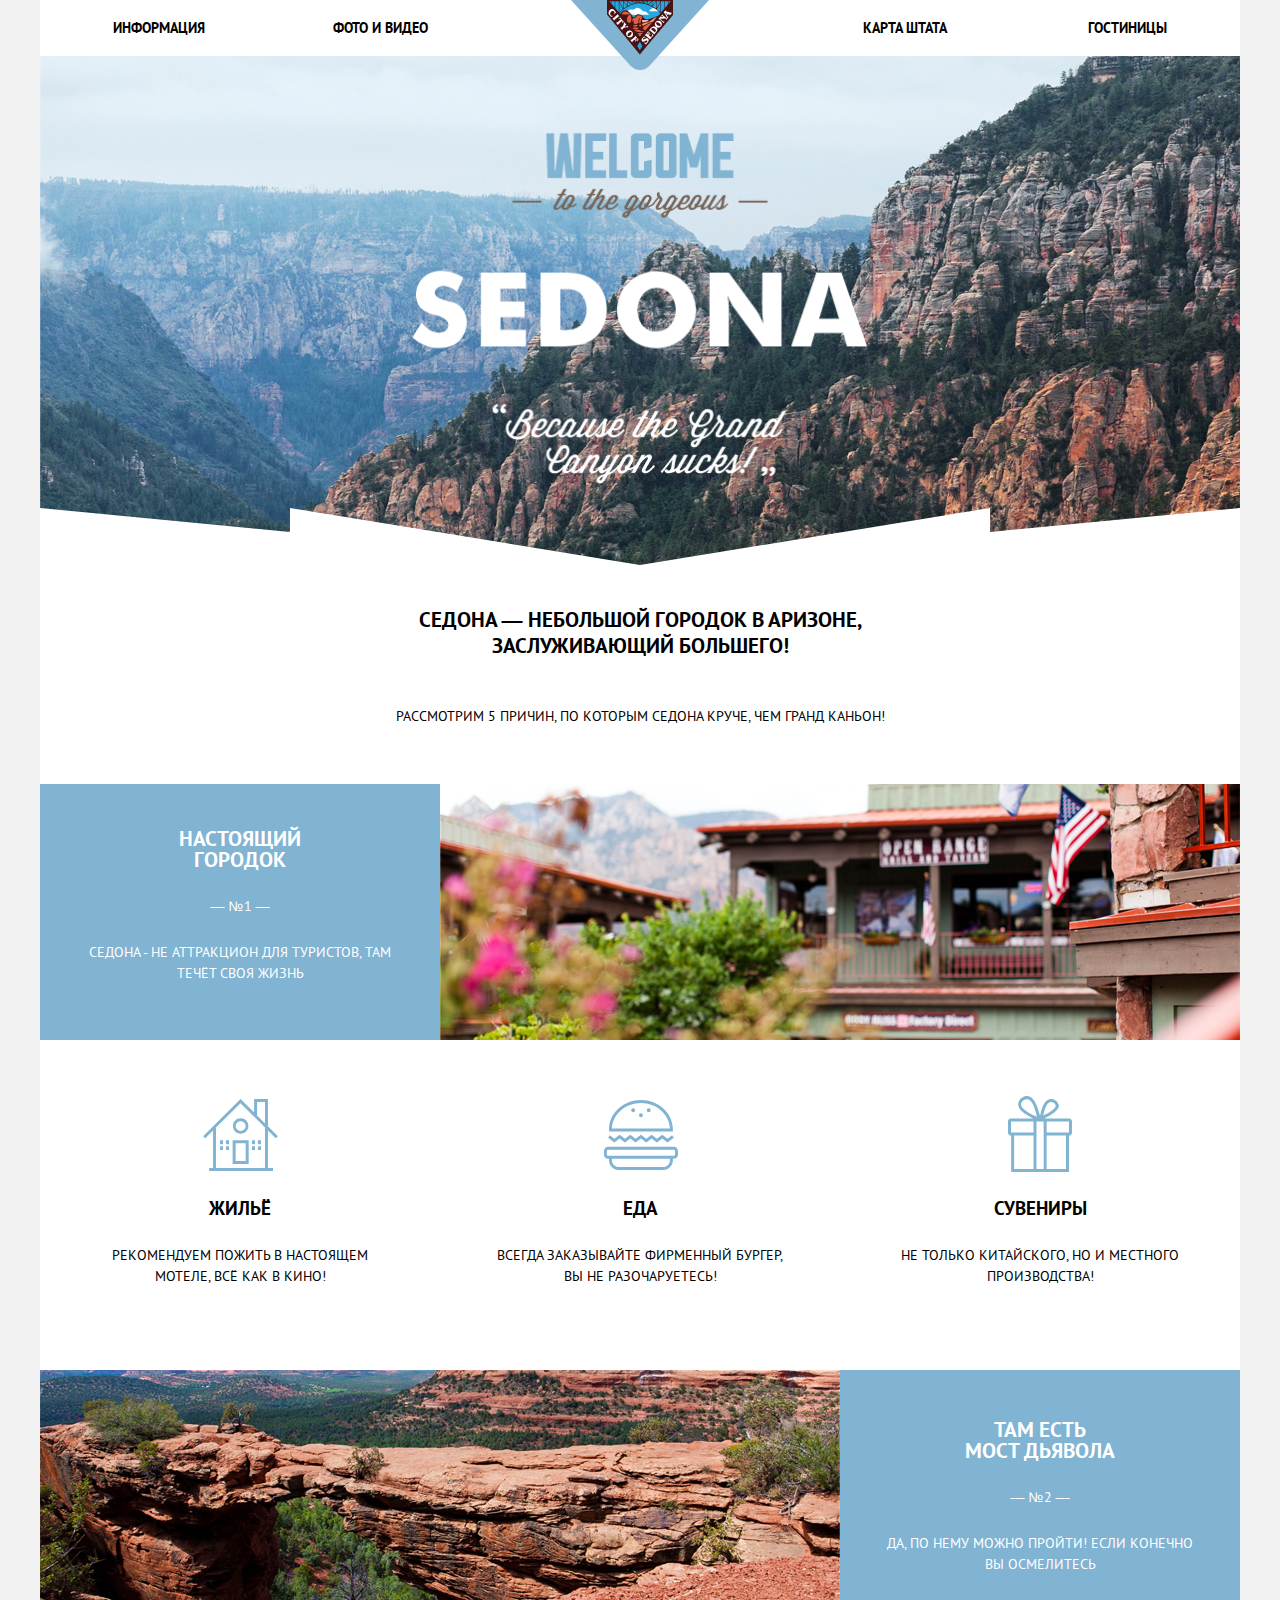
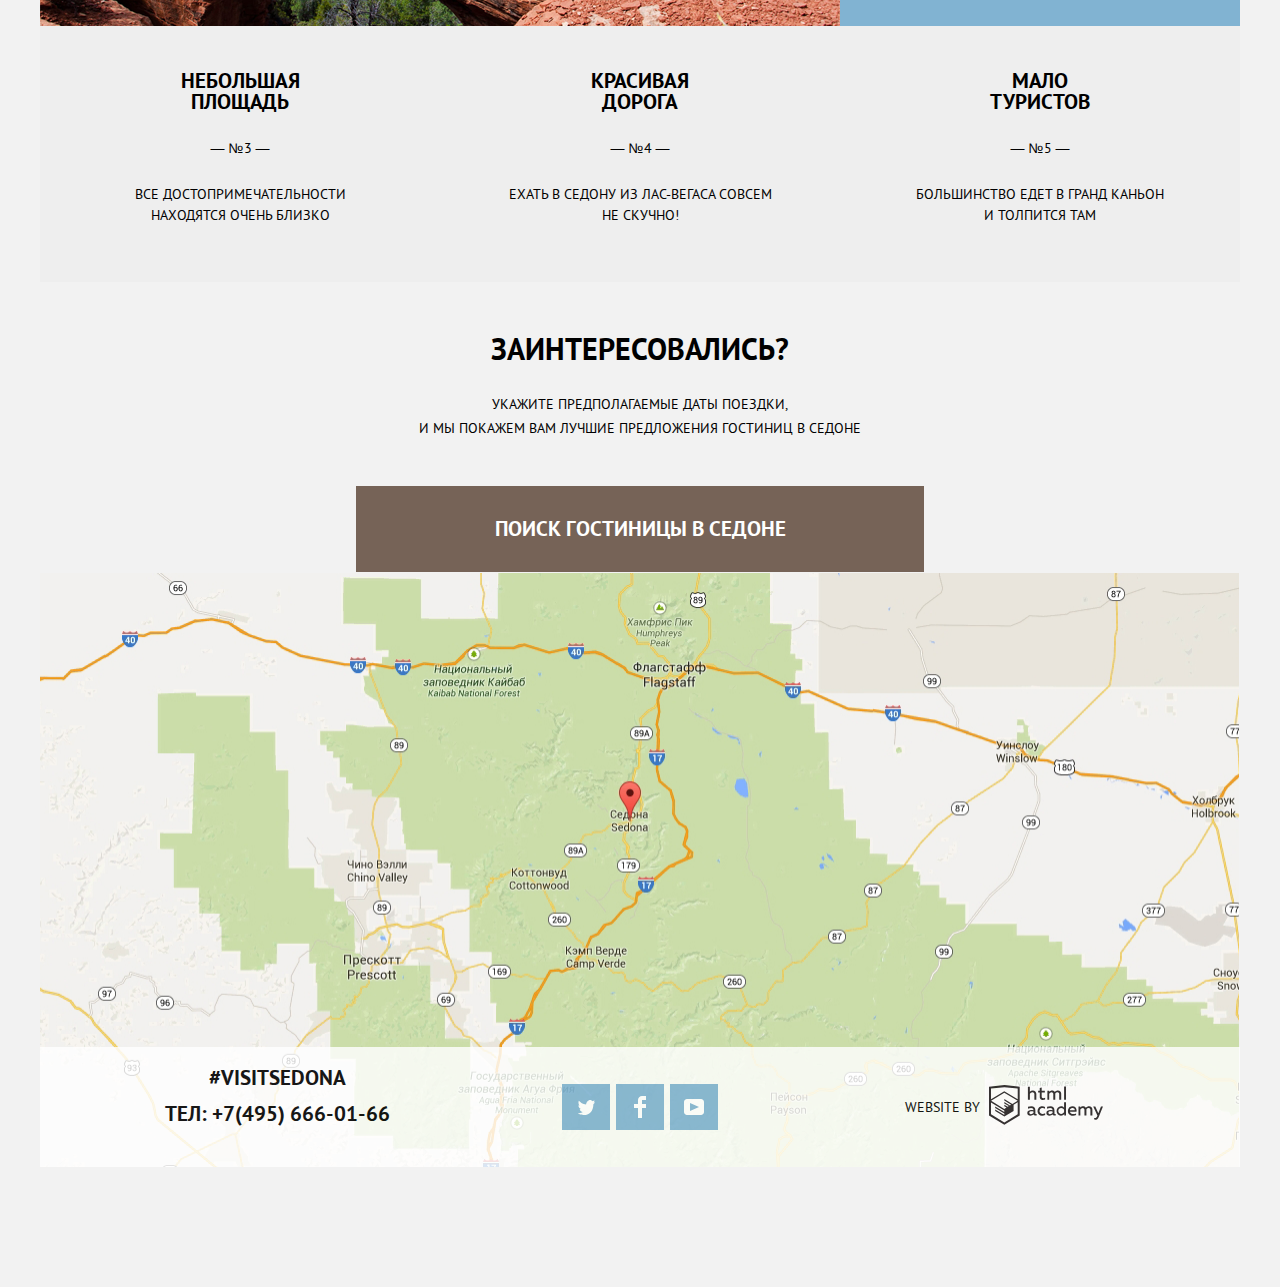
==== index.html @ 5afcbf33 "21.10.2020 00:00" ====
<!DOCTYPE html>
<html class="page" lang="ru">

<head>
  <meta charset="utf-8">
  <meta name="viewport" content="width=device-width, initial-scale=1.0">
  <title>HTML Academy: Седона (Лесняк К.А.)</title>
  <link rel="stylesheet" href="css/normalize.css">
  <link rel="stylesheet" href="css/style.css">
</head>

<body class="body-page">

  <header class="main-header container">
    <nav class="main-nav">
      <a class="main-header__logo">
        <img src="img/logo.svg" alt="Логотип сайта городка SEDONA" class="logo" width="138" height="70">
      </a>
      <ul class="main-nav__list">
        <li class="main-nav__list-item"><a class="main-nav__item active" href="blank.html">Информация</a></li>
        <li class="main-nav__list-item"><a class="main-nav__item active" href="blank.html">Фото и видео</a></li>
        <li class="main-nav__list-item"><a class="main-nav__item active" href="blank.html">Карта штата</a></li>
        <li class="main-nav__list-item"><a class="main-nav__item active" href="hotels.html">Гостиницы</a></li>
      </ul>
    </nav>
  </header>

  <main class="container">

    <h1 class="visually-hidden">Сайт городка SEDONA</h1>

    <section class="billboard clear">
      <img src="img/welcome.png" alt="Добро пожаловать в городок SEDONA" class="greeting" width="456" height="351">
    </section>

    <section class="preview">

      <p class="preview__title">Седона — небольшой городок в Аризоне,<br>заслуживающий большего!</p>
      <p class="preview__text">Рассмотрим 5 причин, по которым Седона круче, чем гранд каньон!</p>
    </section>

    <section class="advantages">
      <h2 class="visually-hidden">Преимущества городка SEDONA</h2>
      <ul class="advantages__list clear">
        <li class="advantages__item advantages__item_blue">
          <div class="advantages__item-text">
            <h3 class="advantages__title advantages__title--white">Настоящий <br>городок</h3>
            <p class="advantages__number advantages__number--white">— №1 —</p>
            <p class="advantages__text advantages__text--white">Седона - не аттракцион для туристов, там<br> течёт своя
              жизнь</p>
          </div>
          <p class="advantages__item-img clear">
            <img src="img/foto_sedona-sity.jpg" alt="Фото городка SEDONA" class="advantages__item--img" width="800"
              height="256">
          </p>
          <ul class="advantages_item recommendation clear">
            <li class="recommendation__item recommendation__item-housing">
              <h3 class="recommendation__title">Жильё</h3>
              <p class="recommendation__text">Рекомендуем пожить в настоящем<br> мотеле, всё как в кино!</p>
            </li>
            <li class="recommendation__item recommendation__item-food">
              <h3 class="recommendation__title">Еда</h3>
              <p class="recommendation__text">Всегда заказывайте фирменный бургер,<br> вы не разочаруетесь!</p>
            </li>
            <li class="recommendation__item recommendation__item-souvenirs">
              <h3 class="recommendation__title">Сувениры</h3>
              <p class="recommendation__text">Не только китайского, но и местного<br> производства!</p>
            </li>
          </ul>
        </li>
        <li class="advantages__item advantages__item_blue">
          <div class="advantages__item-text--reverse">
            <h3 class="advantages__title advantages__title--white">Там есть<br> Мост дьявола</h3>
            <p class="clear advantages__number advantages__number--white">— №2 —</p>
            <p class="clear advantages__text advantages__text--white">Да, по нему можно пройти! Если конечно<br> вы
              осмелитесь</p>
          </div>
          <p class="clear advantages__item-img--reverse">
            <img src="img/bridge-diablo.jpg" alt="Фото Моста Дьявола" class="advantages__item--img" width="800"
              height="256">
          </p>
        </li>
        <ul class="advantages_item advantages__item_greey-wrap clear">
          <li class="advantages_item advantages__item_greey">
            <h3 class="advantages__title">Небольшая<br> площадь</h3>
            <p class="advantages__number">— №3 —</p>
            <p class="advantages__text">Все достопримечательности<br> находятся очень близко</p>
          </li>
          <li class="advantages_item advantages__item_greey">
            <h3 class="advantages__title">Красивая<br> дорога</h3>
            <p class="advantages__number">— №4 —</p>
            <p class="advantages__text">Ехать в седону из лас-вегаса совсем<br> не скучно!</p>
          </li>
          <li class="advantages_item advantages__item_greey">
            <h3 class="advantages__title">Мало<br> туристов</h3>
            <p class="advantages__number">— №5 —</p>
            <p class="advantages__text">Большинство едет в гранд каньон<br> и толпится там</p>
          </li>
        </ul>
      </ul>
    </section>

    <section class="offer">
      <h2 class="visually-hidden">Предложения</h2>
      <p class="offer__title clear">Заинтересовались?</p>
      <p class="offer__text clear">Укажите предполагаемые даты поездки,<br> и
        мы покажем вам лучшие предложения гостиниц в Cедоне</p>

      <div class="searche__form-wrap">      
        <button class="clear offer__button" type="button">Поиск гостиницы в Седоне</button>
      
        <form class="clear searche__form" action="https://echo.htmlacademy.ru" method="post">
          <fieldset class="clear searche__form-date searche__form-date--arrival-icon">
            <label id="arrival" for="arrival" class="clear searche__form-date--arrival">Дата заезда</label>
            <input type="text" name="arrival" class="searche__form-arrival">
          </fieldset>
      
          <fieldset class="clear searche__form-date searche__form-date--departure-icon">
            <label id="arrival" for="departure" class="clear searche__form-date--departure">Дата выезда</label>
            <input type="text" name="departure" class="searche__form-departure">
          </fieldset>
      
          <fieldset class="clear searche__form-quantity">
      
            <label for="grown" class="clear searche__form-quantity-grown">Взрослые</label>
            <button type="button" class="searche__form-quantity--minus">
              <svg width="12" height="3" viewBox="0 0 12 3" fill="none" xmlns="http://www.w3.org/2000/svg">
                <rect width="12" height="3" fill="#A9A9A9" />
              </svg>
            </button>
            <input type="text" name="grown" class="clear searche__form-quantity--grown">
            <button type="button" class="searche__form-quantity--plus">
              <svg width="11" height="11" viewBox="0 0 11 11" fill="none" xmlns="http://www.w3.org/2000/svg">
                <path fill-rule="evenodd" clip-rule="evenodd"
                  d="M4.23086 6.76932V11H6.76932V6.76932H11V4.23086H6.76932V0H4.23085V4.23086H0V6.76932H4.23086Z" fill="#A9A9A9" />
              </svg>
            </button>
      
            <label for="child" class="searche__form-quantity-child">Дети</label>
            <button type="button" class="searche__form-quantity--minus">
              <svg width="12" height="3" viewBox="0 0 12 3" fill="none" xmlns="http://www.w3.org/2000/svg">
                <rect width="12" height="3" fill="#A9A9A9" />
              </svg>
            </button>
            <input type="text" name="child" class="clear searche__form-quantity--child">
            <button type="button" class="searche__form-quantity--plus">
              <svg width="11" height="11" viewBox="0 0 11 11" fill="none" xmlns="http://www.w3.org/2000/svg">
                <path fill-rule="evenodd" clip-rule="evenodd"
                  d="M4.23086 6.76932V11H6.76932V6.76932H11V4.23086H6.76932V0H4.23085V4.23086H0V6.76932H4.23086Z" fill="#A9A9A9" />
              </svg>
            </button>
      
          </fieldset>
      
          <button class="clear searche__form-button" type="button">Найти</button>
      
        </form>
      </div>

    </section>

    <section class="map clear">
      <iframe class ="map_iframe" src="https://www.google.com/maps/embed?pb=!1m18!1m12!1m3!1d52379.39482859178!2d-111.7920490180959!3d34.86345877389542!2m3!1f0!2f0!3f0!3m2!1i1024!2i768!4f13.1!3m3!1m2!1s0x872da132f942b00d%3A0x5548c523fa6c8efd!2z0KHQtdC00L7QvdCwLCDQkNGA0LjQt9C-0L3QsCA4NjMzNiwg0KHQqNCQ!5e0!3m2!1sru!2sru!4v1602655783390!5m2!1sru!2sru" width="1199" height="594" frameborder="0" style="border:0;" allowfullscreen="" aria-hidden="false" tabindex="0"></iframe>
      <img src="img/map.jpg" alt="Карта городка SEDONA" width="1199" height="594" class="map_img">
    </section>

  </main>

  <footer class="main-footer main-footer--transform container">

    <section class="clear main-footer__contacts">
      <p class="clear main-footer__contacts-hashtag">#VISITSEDONA</p>
      <p class="clear main-footer__contacts-tel">ТЕЛ: +7(495) 666-01-66</p>
    </section>

    <section class="social">
      <ul class="clear social__items">
        <li class="social__items-element">
          <span class="visually-hidden">Twitter</span>
          <a class="social__button" href="https://twitter.com/?lang=ru">
            <svg width="17" height="17" viewBox="0 0 17 17" fill="none" xmlns="http://www.w3.org/2000/svg">
              <path
                d="M10.95 1.14409C12.635 0.648089 13.934 1.41409 14.527 2.32309C15.2 2.09209 15.858 1.84209 16.538 1.61509C16.5249 2.30145 16.2117 2.94761 15.681 3.38309C16.366 3.55309 16.985 2.89209 16.985 2.89209C16.816 3.89209 15.979 4.68009 15.422 4.91609C15.191 11.6661 12.247 16.1331 5.34498 15.9981H4.89898C4.48898 15.9981 0.734977 15.5381 0.000976562 14.1111C2.27198 14.3071 3.89398 13.6891 4.69398 12.9341C3.73398 12.6341 2.01498 12.4571 1.71498 9.98409C2.06398 10.0901 2.27898 10.2121 2.90498 10.1031C1.70498 9.24709 0.373977 8.53009 0.447977 6.33009C0.732977 6.65809 1.51498 6.86609 1.78798 6.80209C1.08498 6.56109 -0.182023 3.44209 0.893977 1.85009C2.71198 3.70409 4.62898 5.45609 8.04598 5.62309C8.25398 3.33009 9.18298 1.79309 10.95 1.14409Z"
                fill="white" />
            </svg>
          </a>
        </li>
        <li class="social__items-element">
          <span class="visually-hidden">Facebook</span>
          <a class="social__button" href="https://ru-ru.facebook.com/">
            <svg width="12" height="22" viewBox="0 0 12 22" fill="none" xmlns="http://www.w3.org/2000/svg">
              <path d="M12 4V0H8C5.79086 0 4 1.79086 4 4V8H0V12H4V22H8V12H12V8H8V4H12Z" fill="white" />
            </svg>
          </a>
        </li>
        <li class="social__items-element">
          <span class="visually-hidden">YouTube</span>
          <a class="social__button" href="https://www.youtube.com/">
            <svg width="20" height="16" viewBox="0 0 20 16" fill="none" xmlns="http://www.w3.org/2000/svg">
              <path fill-rule="evenodd" clip-rule="evenodd"
                d="M3 0H17C18.65 0 20 1.35 20 3V13C20 14.65 18.65 16 17 16H3C1.35 16 0 14.65 0 13V3C0 1.35 1.35 0 3 0ZM6.027 4.002V11.998L15.014 8L6.027 4.002Z"
                fill="white" />
            </svg>
          </a>
        </li>
      </ul>
    </section>
    <p class="main-footer__logo">
      <span class="main-footer__text">Website by</span>
      <a class="main-footer__logo-htmlacademy" href="https://htmlacademy.ru/intensive/htmlcss">
        <svg width="115" height="41" viewBox="0 0 115 41" fill="none" xmlns="http://www.w3.org/2000/svg">
          <path fill-rule="evenodd" clip-rule="evenodd"
            d="M15.5197 1.05737H15.3509L0 2.71895V31.4945L15.3509 40.8382L30.7018 31.4945V2.71895L15.5197 1.05737ZM77.0183 2.62185H75.0876V15.7311H77.0183V2.62185ZM40.8619 2.63264V7.76843C41.6131 6.9864 42.6386 6.5436 43.7105 6.53843C44.6823 6.47908 45.6329 6.84495 46.3253 7.54479C47.0177 8.24462 47.3866 9.21244 47.3399 10.2068V15.7634H45.367V10.4658C45.4231 9.94897 45.2754 9.43059 44.9566 9.02553C44.6377 8.62047 44.174 8.36218 43.6683 8.3079H43.3518C42.3456 8.36979 41.4321 8.9295 40.9041 9.80764V15.7634H38.8995V2.63264H40.8619ZM77.0183 31.4837H75.2775V30.0595C74.4828 31.1353 73.23 31.7538 71.9119 31.7211C69.4751 31.5528 67.5825 29.4822 67.5825 26.9845C67.5825 24.4867 69.4751 22.4162 71.9119 22.2479C73.1195 22.2052 74.2818 22.7203 75.0771 23.6505V18.3205H77.0183V31.4837ZM47.0656 30.0595C47.263 30.0515 47.4583 30.0152 47.6459 29.9516V31.3866C47.2482 31.5404 46.826 31.6172 46.4009 31.6132C45.6482 31.6769 44.9394 31.2429 44.639 30.5342C43.7036 31.31 42.5302 31.7227 41.3261 31.6995C39.733 31.6995 38.256 30.804 38.256 28.9482C38.256 26.65 40.3661 25.9379 42.1702 25.9379C42.9402 25.9505 43.707 26.0408 44.4596 26.2076V25.884C44.4596 24.805 43.6578 23.9742 42.1491 23.9742C41.0585 23.9764 39.9804 24.2116 38.9839 24.6647V22.8305C40.0678 22.451 41.204 22.2506 42.3495 22.2371C44.8394 22.2371 46.3693 23.4455 46.3693 26.1753V29.4121C46.3546 29.5668 46.401 29.721 46.4981 29.8406C46.5951 29.9601 46.7349 30.035 46.8862 30.0487H47.0656V30.0595ZM40.2711 28.8403C40.298 29.229 40.4761 29.5905 40.7655 29.844C41.055 30.0974 41.4317 30.2217 41.8115 30.189H41.9275C42.8819 30.1906 43.7973 29.8022 44.4702 29.11V27.5779C43.842 27.4414 43.2026 27.3655 42.5605 27.3513C41.5055 27.3513 40.2817 27.7074 40.2817 28.8403H40.2711ZM56.0229 22.9384C55.1962 22.4632 54.2596 22.2246 53.3115 22.2479H52.9422C51.7332 22.2873 50.5891 22.8166 49.7619 23.7192C48.9347 24.6218 48.4923 25.8236 48.5321 27.06V27.5024C48.6957 30.0004 50.805 31.8921 53.2482 31.7318C54.2519 31.7555 55.2477 31.5452 56.1601 31.1168V29.2718C55.3769 29.7215 54.4945 29.9591 53.5963 29.9624C52.5199 30.0288 51.4963 29.4793 50.9385 28.5356C50.3806 27.5918 50.3806 26.4095 50.9385 25.4658C51.4963 24.522 52.5199 23.9725 53.5963 24.039C54.461 24.0357 55.3066 24.2989 56.0229 24.7942V22.9384ZM66.1514 30.0595C66.3488 30.0515 66.5441 30.0152 66.7317 29.9516V31.3866C66.334 31.5404 65.9118 31.6172 65.4867 31.6132C64.734 31.6769 64.0252 31.2429 63.7248 30.5342C62.7894 31.31 61.616 31.7227 60.4119 31.6995C58.8188 31.6995 57.3417 30.804 57.3417 28.9482C57.3417 26.65 59.4518 25.9379 61.256 25.9379C62.0259 25.9505 62.7928 26.0408 63.5454 26.2076V25.884C63.5454 24.805 62.7436 23.9742 61.2349 23.9742C60.1443 23.9764 59.0662 24.2116 58.0697 24.6647V22.8305C59.1536 22.451 60.2897 22.2506 61.4353 22.2371C63.9252 22.2371 65.455 23.4455 65.455 26.1753V29.4121C65.4404 29.5668 65.4868 29.721 65.5838 29.8406C65.6809 29.9601 65.8207 30.035 65.972 30.0487H66.1514V30.0595ZM59.855 29.8481C59.5632 29.5943 59.3837 29.2311 59.3569 28.8403H59.378C59.378 27.7074 60.5385 27.3513 61.6569 27.3513C62.299 27.3655 62.9383 27.4414 63.5665 27.5779V29.11C62.8937 29.8022 61.9782 30.1906 61.0239 30.189H60.9078C60.5263 30.2247 60.1469 30.1019 59.855 29.8481ZM69.3271 26.9305C69.3271 25.2859 70.6308 23.9526 72.239 23.9526L72.2601 24.0066C73.4742 24.0066 74.5742 24.7382 75.0665 25.8732V28.0311C74.5856 29.1871 73.4673 29.9296 72.239 29.9084C70.6308 29.9084 69.3271 28.5752 69.3271 26.9305ZM83.3486 22.2479C86.8408 22.2479 88.0541 25.1395 87.4844 27.7397H80.922C81.1436 29.3582 82.6839 30.0163 84.2876 30.0163C85.2509 30.0196 86.2027 29.8021 87.0729 29.3797V31.1061C86.0736 31.5421 84.9939 31.7519 83.9078 31.7211C81.2385 31.7211 78.8963 30.189 78.8963 26.9521C78.8362 25.7502 79.2482 24.5736 80.0408 23.6841C80.8334 22.7945 81.9408 22.2658 83.1165 22.2155H83.3486V22.2479ZM80.8693 26.1753C80.9704 24.8237 82.1216 23.8104 83.4436 23.9095H83.4858C84.1064 23.8531 84.7196 24.08 85.1612 24.5295C85.6028 24.979 85.8275 25.6051 85.7752 26.24H80.8693V26.1753ZM89.489 31.4621V22.4961H91.2298V23.575C91.9777 22.7197 93.041 22.2229 94.1628 22.2047C95.2951 22.1328 96.3712 22.7163 96.9482 23.7153C97.7407 22.8335 98.8477 22.3161 100.018 22.2803C100.952 22.2327 101.859 22.6011 102.507 23.2901C103.154 23.9792 103.478 24.9213 103.394 25.8732V31.4837H101.39V25.9271C101.437 25.4734 101.306 25.0191 101.024 24.6647C100.743 24.3104 100.336 24.0852 99.8917 24.039H99.6174C98.7512 24.0941 97.9525 24.536 97.4335 25.2474V31.4837H95.4289V25.9271C95.4728 25.47 95.3357 25.0139 95.0481 24.6611C94.7606 24.3082 94.3467 24.088 93.8991 24.0497H93.6881C92.7466 24.1344 91.8915 24.6449 91.3564 25.4416V31.5161H89.5312L89.489 31.4621ZM113.977 22.4745H111.972L109.324 29.2718L106.306 22.4853H104.196L108.417 31.5484L108.237 32.0016C107.72 33.3611 107.003 34.0516 106.053 34.0516C105.75 34.0548 105.447 34.0112 105.156 33.9221V35.6161C105.536 35.7125 105.926 35.7632 106.317 35.7671C107.646 35.7671 108.902 35.0226 109.851 32.6813L113.977 22.4745ZM52.689 6.78658V3.54974L50.7266 4.01369V6.73264H49.144V8.49132H50.7899V12.9905C50.7231 13.817 51.0244 14.6301 51.61 15.2038C52.1955 15.7775 53.0028 16.0505 53.8073 15.9468C54.5996 15.9535 55.3875 15.8259 56.139 15.5692V13.8429C55.5727 14.0781 54.9672 14.199 54.356 14.199C53.2165 14.199 52.689 13.8105 52.689 12.6237V8.5129H55.8541V6.78658H52.689ZM58.3862 15.7526V6.75421H60.1376V7.83316C60.8811 6.97655 61.9403 6.476 63.0601 6.45211C64.1624 6.38099 65.2146 6.93142 65.8032 7.88711C66.5958 7.00534 67.7028 6.48794 68.8734 6.45211C69.8138 6.41462 70.7233 6.79859 71.364 7.50353C72.0046 8.20846 72.3126 9.16418 72.2073 10.1205V15.7418H70.2028V10.1853C70.2499 9.73151 70.1184 9.27721 69.8373 8.92287C69.5561 8.56853 69.1485 8.34334 68.7046 8.29711H68.4619C67.5957 8.35228 66.797 8.7942 66.278 9.50553V15.7418H64.2734V10.1853C64.3206 9.73151 64.1891 9.27721 63.9079 8.92287C63.6268 8.56853 63.2191 8.34334 62.7752 8.29711H62.5326C61.5911 8.38181 60.736 8.89229 60.2009 9.68895V15.7634H58.3862V15.7526ZM28.6972 30.3033L28.7078 30.2968L28.6972 30.3184V30.3033ZM28.6972 18.3205V30.3033L15.3509 38.4321L2.00459 30.3184V18.5147L15.2876 26.6068V28.0311L6.18257 22.5284V23.9418L15.3404 29.5632V31.0629L6.19312 25.4955V26.9521L15.3509 32.5734L24.5826 26.9197V20.8129L28.6972 18.3205ZM28.7078 16.7776L25.0362 18.9355L23.3482 20.0145L15.3087 15.0837V16.4971L22.156 20.7266L22.0083 20.8237L20.9532 21.4063L15.2876 17.9537V19.3995L19.761 22.1184L18.706 22.8413L15.3298 20.7913V22.2047L17.5454 23.5426L15.2982 24.9021L2.11009 16.864L15.3087 8.72869L28.7078 16.7776ZM15.2876 7.27211L28.7078 15.3534V4.56395L15.3615 3.12895L2.01514 4.56395V15.3534L15.2876 7.27211Z"
            fill="#231F20" />
        </svg>
      </a>
    </p>
  </footer>

  <script src="../js/script.js"></script>

</body>

</html>
---- css/style.css ----
/* Vars */

:root {

  --basic-black: #000000;
  --basic-white: #ffffff;
  --basic-blacklight: #333333;
  --basic-blue: #81B3D2;
  --basic-brown: #766357;
  --basic-grey: #F2F2F2;
  --basic-greylight: #EEEEEE;
  --basic-darkgrey: #666666;

  --hover-blue: #669EC0;
  --hover-brown: #604E43;
  --hover-grey: #EBEBEB;

  --active-blue: #5496BD;
  --active-brown: #503E33;
  --active-logo: #BDBBBC;

  --border: #E5E5E5;
  --footer-bg: rgba(255,255,255, 0.9);
  --scale-bar: #ABABAB;
  --opacity: rgba(255, 255, 255, 0)
  
}

/* Fonts */

@font-face {
  font-family: 'PT Sans';
  font-style: normal;
  font-weight: 400;
  src: local('PT Sans'), local('PTSans-Regular'),
       url('../fonts/ptsans.woff2') format('woff2'),
       url('../fonts/ptsans.woff') format('woff');
}

@font-face {
  font-family: 'PT Sans';
  font-style: normal;
  font-weight: 700;
  src: local('PT Sans Bold'), local('PTSans-Bold'),
       url('../fonts/ptsansbold.woff2') format('woff2'),
       url('../fonts/ptsansbold.woff') format('woff');
}

.body-page {
  font-family: 'PT Sans', 'Arial', sans-serif;
  font-style: normal;
  text-transform: uppercase;
  background-color: var(--basic-grey);

  min-height: 100%;
  display: grid;
  grid-template-rows: min-content 1fr min-content;
}

.page {
  height: 100%;
}

.container {
  width: 100%;
  max-width: 1200px;
  margin: 0 auto;
}

.visually-hidden {
  position: absolute;
  width: 1px;
  height: 1px;
  margin: -1px;
  padding: 0;
  overflow: hidden;
  border: 0;
  clip: rect(0 0 0 0)
}

.clear {
  padding: 0;
  margin: 0;
  list-style: none;
}

/* Header */

.main-nav {
  background-color: var(--basic-white);
  width: 1200px;
  height: 56px;
}

.main-nav__list {
  font-weight: bold;
  font-size: 14px;
  line-height: 26px;
  list-style: none;
  display: flex;
  flex-wrap: wrap;
  padding: 0 73px;
  margin: 0;

}

.main-nav__item {
  text-decoration: none;
  color: var(--basic-black);
}

.main-nav__list-item {
  width: 220px;
  padding-top: 15px;
  text-align: left;
}

.main-nav__list-item:nth-child(4n+3) {
  margin-left: auto;
  text-align: right;
}

.main-nav__list-item:nth-child(4n+4) {
  text-align: right;
}

.main-nav__item:hover {
  color: var(--basic-blue);
}

.main-nav__item:active {
  opacity: 0.3;
}

.main-header__logo {
  position: absolute;
  width: 138px;
  height: 70px;
  left: 50%;
  transform: translateX(-50%);
  top: 0;
}

/* Billboard */

.billboard {
  display: grid;
  grid-template-columns: auto;
  background-image: url("../img/billboard_bg.jpg");
  width: 1200px;
  min-height: 509px;
}

.greeting {
  justify-self: center;
  padding-top: 77px;
}

/* Preview */

.preview {
  background-color: var(--basic-white);
  display: flex;
  flex-direction: column;
  align-items: center;
  position: relative;
  padding-top: 42px;
}

.preview::before {
  content: "";
  position: absolute;
  width: 1200px;
  height: 57px;
  background-image: url("../img/Shape.svg");
  top: -57px;
}

.preview__title {
  font-weight: bold;
  font-size: 21px;
  line-height: 26px;
  color: var(--basic-black);
  text-align: center;
  margin: 0;
  margin-bottom: 44px;
}

.preview__text {
  font-weight: normal;
  font-size: 14px;
  line-height: 26px;
  color: var(--basic-black);
  margin: 0;
  margin-bottom: 55px;
}

/* Advantages */

.advantages__item {
  display: grid;
  grid-template-columns: 400px 400px 400px;
  grid-template-rows: auto;
  background-color: var(--basic-white);
}

.advantages__item-text {
  width: 400px;
  grid-column: 1 / 2;
  grid-row: 1 / 2;
  display: flex;
  flex-direction: column;
  align-items: center;
  padding-top: 44px;
}

.advantages__item-img {
  width: 800px;
  height: 256px;
  grid-column: 2 / -1;
}

.advantages__item--img {
  display: block;
}

.advantages__item-text--reverse {
  width: 400px;
  grid-column: 3/ 4;
  grid-row: 1 / 2;
  padding-top: 49px;
}

.advantages__item-img--reverse {  
  width: 800px;
  min-height: 256px;
  grid-column: 1 / 3;
  grid-row: 1 / 2;
}

.advantages__item_greey-wrap {
  display: grid;
  grid-template-columns: 400px 400px 400px;
}

.advantages__item_blue {
  background-color: var(--basic-blue);
}

.advantages__item_greey {
  width: 400px;
  background-color: var(--basic-greylight);
  padding-top: 44px;
  padding-bottom: 56px;
}

.advantages__title {
  font-weight: bold;
  font-size: 21px;
  line-height: 21px;
  color: var(--basic-black);
  min-width: 122px;
  text-align: center;
  margin: 0;
  margin-bottom: 26px;
}

.advantages__number,
.advantages__text {
  font-weight: normal;
  font-size: 14px;
  line-height: 21px;
  color: var(--basic-black);
  text-align: center;
  margin: 0;
}

.advantages__number {
  margin-bottom: 25px;
}

.advantages__title--white,
.advantages__number--white,
.advantages__text--white {
  color: var(--basic-white);
}

/* Recommendation */

.recommendation__item {
  background-color: var(--basic-white);
  height: 330px;
  display: flex;
  flex-direction: column;
  align-items: center;
  justify-content: flex-start;
  position: relative;
}

.recommendation__item-housing::before {
  content: "";
  width: 75px;
  height: 72px;
  background-image: url("../img/icon-housing.svg");
  position: absolute;
  top: 59px;
}

.recommendation__item-food::before {
  content: "";
  width: 75px;
  height: 70px;
  background-image: url("../img/icon-food.svg");
  position: absolute;
  top: 60px;
}

.recommendation__item-souvenirs::before {
  content: "";
  width: 64px;
  height: 77px;
  background-image: url("../img/icon-souvenirs.svg");
  position: absolute;
  top: 55px;
}

.recommendation__title {
  padding-top: 139px;
  margin-bottom: 26px;
}

.recommendation__text {
  font-weight: normal;
  font-size: 14px;
  line-height: 21px;
  color: var(--basic-black);
  text-align: center;
  margin: 0;
}

.recommendation {
  display: grid;
  grid-template-columns: 400px 400px 400px;
}

/* Offer */

.offer {
  line-height: 24px;
  color: var(--basic-black);
  text-transform: uppercase;
  min-height: 291px;
  display: flex;
  flex-direction: column;
  align-items: center;
}

.offer__title {
  font-weight: bold;
  font-size: 30px;
  text-align: center;
  padding-top: 55px;
  margin-bottom: 31px;
}

.offer__text {
  font-weight: normal;
  font-size: 14px;
  display: flex;
  flex-direction: column;
  align-items: center;
  text-align: center;
  margin-bottom: 46px;
}

.offer__button {
  font-weight: bold;
  font-size: 21px;
  line-height: 26px;
  text-transform: uppercase;
  color: var(--basic-white);
  background-color: var(--basic-brown);
  width: 568px;
  height: 86px;
  border: none;
  outline: none;
}

.offer__button:hover {
  background-color: var(--hover-brown);
}

.offer__button:active {
  background-color: var(--active-brown);
}

/* Map */

.map {
  position: relative;
}

.map_img {
  display: block;      
}

.map_iframe {
  position: absolute;
}

/* Footer */

.main-footer {
  font-weight: bold;
  font-size: 21px;
  line-height: 26px;
  color: var(--basic-black);
  background-color: var(--footer-bg);
  opacity: 0.9;
  min-height: 120px;
  display: grid;
  grid-template-columns: 400px 400px 400px;
}

.main-footer--transform {
  transform: translateY(-100%);
}

.main-footer__text {
  font-weight: normal;
  font-size: 14px;
  margin-right: 8px;
}

.main-footer__contacts {
  display: flex;
  flex-direction: column;  
  text-align: center;
  padding-top: 18px;
  padding-left: 74px;
}

.main-footer__contacts-hashtag {  
  margin-bottom: 10px; 
}

.social__items {
  display: flex;
  justify-content: center;
  align-items: center;
  min-height: 120px;  
}

.social__button:nth-child(even) {
  margin: 0 3px 0 3px;
}


.social__button {
  width: 48px;
  height: 46px;
  background-color: var(--basic-blue);
  display: flex;
  align-items: center;
  justify-content: center;
}

.social__button:hover {
  background-color: var(--hover-blue);
}

.social__button:active {
  background-color: var(--active-blue);
}

.social__button:active path {
  fill-opacity: 0.3;
}

.main-footer__logo {
  display: flex;
  justify-content: flex-start;
  align-items: center;
}

.main-footer__text {
  margin-right: 9px;
  margin-left: 65px;
}

.main-footer__logo-htmlacademy path:hover {
  fill: var(--basic-blue);
}

.main-footer__logo-htmlacademy path:active {
  fill: var(--active-logo);
}

/* Searche form */

.searche__form {  
  position: absolute;
  font-weight: bold;
  font-size: 14px;
  line-height: 26px;
  display: flex;    
  background-color: var(--basic-white);  
  padding: 55px 55px;  
  display: none;    
}

.popap-show {
  display: block;
  z-index: 1;  
}

.popap-error {
  animation: error 0.4s;
}

.searche__form-date {    
  border: none;   
}

.searche__form-date--departure-icon::before {
  content: "";
  position: absolute;
  background-image: url('../img/calendar.svg');
  width: 21px;
  height: 23px;
  top: 62px;
  right: 70px;    
}

.searche__form-date--arrival-icon::before {
  content: "";
  position: absolute;
  background-image: url('../img/calendar.svg');
  width: 21px;
  height: 23px;
  top: 132px;
  right: 70px;
}

.searche__form-date input:hover {
  background-color: var(--hover-grey);
}

.searche__form-date input:focus {
  outline-color: var(--border);
  background-color: var(--basic-white);
}


.searche__form-quantity {
  display: flex;
  flex-direction: row; 
  font-size: 0;     
  border: none;
  margin-bottom: 55px;    
}

.searche__form-quantity--minus,
.searche__form-quantity--plus { 
  outline: none; 
  width: 40px;
  height: 40px;  
}

.searche__form-quantity--plus path:hover {
  fill: var(--basic-black);
}

.searche__form-quantity--minus rect:hover {
  fill: var(--basic-black);
}

.searche__form-quantity--plus path:active {
  fill: var(--basic-blue);
}

.searche__form-quantity--minus rect:active {
  fill: var(--basic-blue);
}

.searche__form-quantity--grown,
.searche__form-quantity--child {   
  width: 20px;
  height: 20px;
  padding: 10px;
  border: none;  
  background-color: var(--basic-grey);
}

.searche__form-quantity button {  
  border: none;
}

.searche__form-date input {
  width: 340px;
  height: 38px;
  border: none;
  margin-bottom: 28px;
  background-color: var(--basic-grey);  
}

.searche__form-date--arrival {
  margin-right: 24px;      
}

.searche__form-date--departure {
  margin-right: 22px;
}

.searche__form-button {
  font-size: 21px;
  font-weight: bold;
  line-height: 26px;
  text-transform: uppercase;
  width: 100%;   
  height: 58px;
  color: var(--basic-white);
  background-color: var(--basic-blue);
  border: none;
  outline: none;
}

.searche__form-button:hover {
  background-color: var(--hover-blue);
}

.searche__form-button:active {
  background-color: var(--active-blue);
}

.searche__form-quantity-grown {
  font-size: 14px;
  margin-right: 43px;
}

.searche__form-quantity-child {
  font-size: 14px;
  margin-left: 50px;
  margin-right: 20px;
}

.searche__form-wrap {
  position: relative;
}

/* Form selection */

.selection {
  font-weight: normal;
  font-size: 14px;
  line-height: 21px;  
  min-height: 217px;
  color: var(--basic-white);
  background-image: url("../img/form_bg.jpg");
}

.selection__form {
  display: flex;  
  justify-content: flex-start;
  padding: 25px 73px 0;
}

.selection__section {
  border: none;
  display: flex;
  flex-direction: column;
  width: 200px;  
}

.selection__title {
  font-weight: bold;
  font-size: 16px;
}

.selection__section:first-child {
  margin-right: 55px;
}

.selection__section:last-child {
  margin-left: auto;  
}

.selection__section label {
  margin-left: 40px;
  position: relative;
  display: block;  
  margin-top: 25px;
  cursor: pointer;   
}

.selection__section-check + label::before {
  content: "";
  position: absolute;  
  left: -40px;
  width: 19px;
  height: 19px;  
  border: 2px solid var(--basic-white);
  border-radius: 15%;  
}

.selection__section-check:checked + label::before {
  content: "";
  position: absolute;
  left: -40px;
  width: 27px;
  height: 23px;  
  background-image: url('../img/checkbox-on.svg');
  border: none;
}

.selection__price-controls input {
  border: none;
  background-color: var(--opacity);
  color: var(--basic-white);    
}

.selection__price-controls label {
  display: flex;
  border: 1px solid var(--basic-white);
  width: 156px;
  height: 35px;
  margin-left: 0;
  margin-top: 0;    
}

.selection__range-filter {  
  width: 100%;
  height: 2px;
  background-color: var(--basic-white); 
  opacity: 0.3;  
}

.selection__price-controls {
  display: flex;  
  margin-top: 11px;
  margin-bottom: 20px;
}

.selection__min-price,
.selection__max-price {
  display: flex;
  align-items: center;
  justify-content: center;  
}

.selection__min-price input,
.selection__max-price input {
  width: 40px;
  outline: none;
    
}

.selection__section-button {  
  width: 137px;
  height: 35px;
  text-transform: uppercase;
  background-color: var(--opacity);
  color: var(--basic-white);
  border: 1px solid var(--basic-white);
  margin-left: 85px;
  margin-top:32px;      
}

.selection__range-price {
  position: relative;
}

.selection__toggle {
  width: 4px;
  height: 4px;
  padding: 0;
  border: 8px solid var(--basic-white);  
  border-radius: 50%;
  opacity: 1;
}

.toggle-min {
  position: absolute;
  top: -9px;
  left: 0;
}

.toggle-max {
  position: absolute;
  top: -9px;
  left: 253px;   
}

/* Sorting */
.sorting {
  font-weight: normal;
  font-size: 12px;
  line-height: 18px;
  color: var(--basic-black);
  display: flex;
  justify-content: flex-start;
  padding: 28px 73px 30px;
}

.sorting__title {  
  display: flex;
}

.sorting__title:last-child {  
  margin-top: 5px;
}

.sorting__parameters {
  display: flex;
  list-style: none;
}

.sorting__parameters li {
  margin-top: 3px;
}

.quantity,
.sorting_title {
  font-weight: bold;
  font-size: 21px;
  line-height: 26px;
  margin-right: 5px;
}

.sorting__quantity-result {
  margin-right: 45px;
}

.sorting__parameters-item {
  text-decoration: none;
  opacity: 0.3;
  margin-right: 30px;
  border-bottom: 1px dashed var(--basic-blue);
}

.sorting__parameters-item:hover {
  color: var(--basic-blue);
  opacity: 1;
}

.sorting__parameters-item:active {
  color: var(--basic-black);
  opacity: 1;
  border: none;
}

.sorting__toggle {
  margin: 0;
  list-style: none;
  margin-left: auto;
  display: flex;
  margin-top: 7px;
}

.sorting__toggle_down {
  margin-left: 12px;
}

.sorting__text {
  margin-top: 4px;
  margin-right: 43px;
}

.sorting__toggle_up path:hover,
.sorting__toggle_down path:hover {
  fill: var(--basic-blue);
}

.sorting__toggle_up .current path:active {
  fill: var(--basic-blue);
}

/* Sorting-list */

.sorting-list__result {
  display: grid;
  grid-template-columns: 1200px;
}

.sorting-list--clear {
  list-style: none;
}

.sorting-list__item {
  font-weight: normal;
  font-size: 14px;
  line-height: 21px;
  color: var(--basic-blacklight);
  display: flex;
  padding: 30px 73px;  
  background-color: var(--basic-white);
}

.sorting-list__foto-img {
  line-height: 0;
}

.sorting-list__title {
  font-weight: bold;
  font-size: 21px;
  line-height: 26px;
  color: var(--basic-black);
  display: inline-block;
  margin-bottom: 8px;  
}

.sorting-list__title:hover {
  color: var(--basic-blue);
}

.sorting-list__title:active {
  opacity: 0.3;
}

.sorting-list__details {
  font-weight: bold;
  color: var(--basic-white);
  text-decoration: none;
  background-color: var(--basic-blue);
  display: flex;
  width: 110px;
  height: 27px;
  align-items: center;
  justify-content: center;
  margin-right: 6px;
}

.sorting-list__details:hover {
  background-color: var(--hover-blue);
}

.sorting-list__details:active {
  background-color: var(--active-blue);
}

.sorting-list__reservation {
  font-weight: bold;
  color: var(--basic-white);
  text-decoration: none;
  background-color: var(--basic-brown);
  display: flex;
  width: 142px;
  height: 27px;
  align-items: center;
  justify-content: center;
}

.sorting-list__reservation:hover {
  background-color: var(--hover-brown);
}

.sorting-list__reservation:active {
  background-color: var(--active-brown);
}

.sorting-list__wrap {
  display: flex;
  margin-bottom: 15px;
}

.sorting-list__container {
  margin-top: -5px;
}

.sorting-list__type-hotel {
  width: 116px;  
}

.sorting-list__foto {
  line-height: 0;  
  margin-right: 30px;
}

.sorting-list__foto-img {
  margin-top: 2px;
}

.sorting-list__raiting {
  display: flex;
  flex-direction: column;
  justify-content: space-between;
  width: 110px;
  margin-left: auto;
}

.sorting-list__buttons {
  display: flex;
}
 
.sorting-list__raiting-text {  
  background-color: var(--basic-grey);  
  text-align: center;
  vertical-align: middle;
}

.sorting-list__stars {  
  background-image: url('../img/star.svg');
  width: 110px;
  height: 20px;
  background-repeat: space;
  margin-left: auto;
}

.star-one {
  width: 20px;
}

.star-two {
  width: 40px;
}

.star-three {
  width: 60px;
}

.star-four {
  width: 80px;
}

.star-five {
  width: 599px;
}

/* Animations */

@keyframes error {
  0%,
  100% {
    transform: translateX(0);
  }

  10%,
  30%,
  50%,
  70%,
  90% {
    transform: translateX(-5px);
  }

  20%,
  40%,
  60%,
  80% {
    transform: translateX(5px);
  }
}
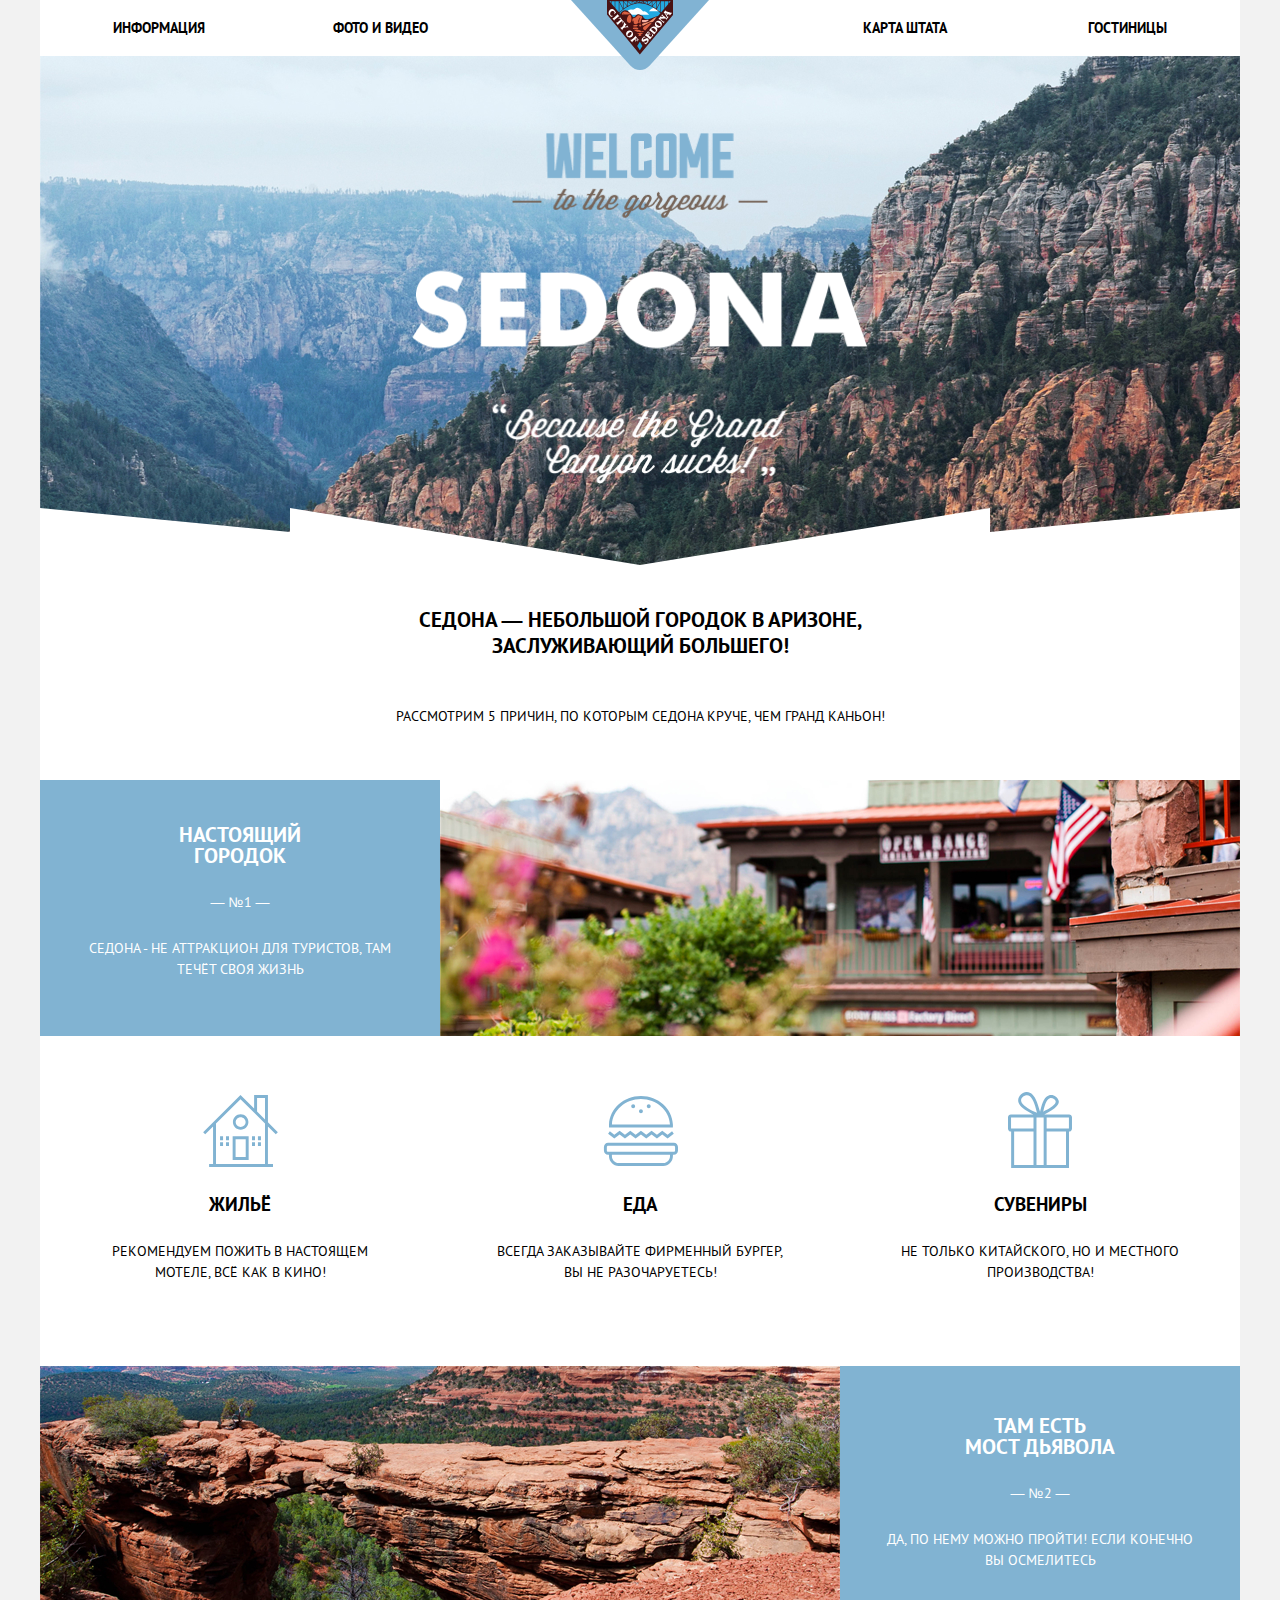
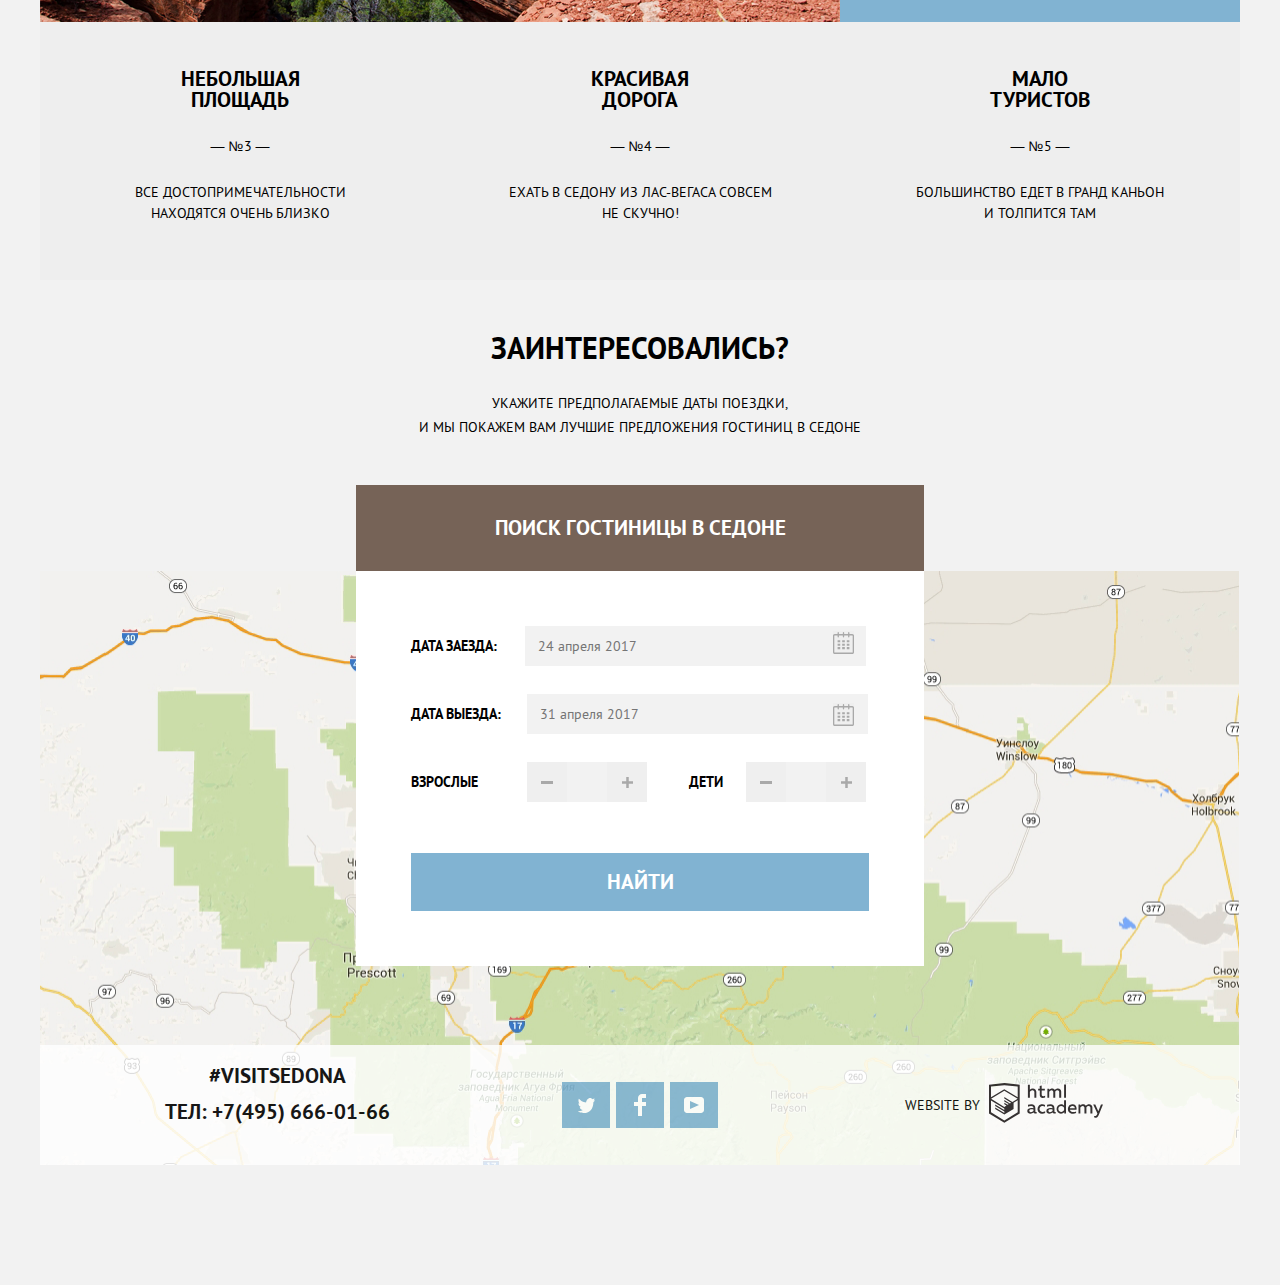
==== commit a0065d15: "26.10.2020 00:00" ====
--- a/index.html
+++ b/index.html
@@ -17,10 +17,10 @@
         <img src="img/logo.svg" alt="Логотип сайта городка SEDONA" class="logo" width="138" height="70">
       </a>
       <ul class="main-nav__list">
-        <li class="main-nav__list-item"><a class="main-nav__item active" href="blank.html">Информация</a></li>
-        <li class="main-nav__list-item"><a class="main-nav__item active" href="blank.html">Фото и видео</a></li>
-        <li class="main-nav__list-item"><a class="main-nav__item active" href="blank.html">Карта штата</a></li>
-        <li class="main-nav__list-item"><a class="main-nav__item active" href="hotels.html">Гостиницы</a></li>
+        <li class="main-nav__list-item"><a class="main-nav__item" href="blank.html">Информация</a></li>
+        <li class="main-nav__list-item"><a class="main-nav__item" href="blank.html">Фото и видео</a></li>
+        <li class="main-nav__list-item"><a class="main-nav__item" href="blank.html">Карта штата</a></li>
+        <li class="main-nav__list-item"><a class="main-nav__item" href="hotels.html">Гостиницы</a></li>
       </ul>
     </nav>
   </header>
@@ -80,23 +80,25 @@
               height="256">
           </p>
         </li>
-        <ul class="advantages_item advantages__item_greey-wrap clear">
-          <li class="advantages_item advantages__item_greey">
-            <h3 class="advantages__title">Небольшая<br> площадь</h3>
-            <p class="advantages__number">— №3 —</p>
-            <p class="advantages__text">Все достопримечательности<br> находятся очень близко</p>
-          </li>
-          <li class="advantages_item advantages__item_greey">
-            <h3 class="advantages__title">Красивая<br> дорога</h3>
-            <p class="advantages__number">— №4 —</p>
-            <p class="advantages__text">Ехать в седону из лас-вегаса совсем<br> не скучно!</p>
-          </li>
-          <li class="advantages_item advantages__item_greey">
-            <h3 class="advantages__title">Мало<br> туристов</h3>
-            <p class="advantages__number">— №5 —</p>
-            <p class="advantages__text">Большинство едет в гранд каньон<br> и толпится там</p>
-          </li>
-        </ul>
+        <li>
+          <ul class="advantages_item advantages__item_greey-wrap clear">
+            <li class="advantages_item advantages__item_greey">
+              <h3 class="advantages__title">Небольшая<br> площадь</h3>
+              <p class="advantages__number">— №3 —</p>
+              <p class="advantages__text">Все достопримечательности<br> находятся очень близко</p>
+            </li>
+            <li class="advantages_item advantages__item_greey">
+              <h3 class="advantages__title">Красивая<br> дорога</h3>
+              <p class="advantages__number">— №4 —</p>
+              <p class="advantages__text">Ехать в седону из лас-вегаса совсем<br> не скучно!</p>
+            </li>
+            <li class="advantages_item advantages__item_greey">
+              <h3 class="advantages__title">Мало<br> туристов</h3>
+              <p class="advantages__number">— №5 —</p>
+              <p class="advantages__text">Большинство едет в гранд каньон<br> и толпится там</p>
+            </li>
+          </ul>
+        </li>
       </ul>
     </section>
 
@@ -106,61 +108,67 @@
       <p class="offer__text clear">Укажите предполагаемые даты поездки,<br> и
         мы покажем вам лучшие предложения гостиниц в Cедоне</p>
 
-      <div class="searche__form-wrap">      
+      <div class="searche__form-wrap">
         <button class="clear offer__button" type="button">Поиск гостиницы в Седоне</button>
-      
-        <form class="clear searche__form" action="https://echo.htmlacademy.ru" method="post">
+
+        <form class="clear searche__form popap-show" action="https://echo.htmlacademy.ru" method="post">
           <fieldset class="clear searche__form-date searche__form-date--arrival-icon">
-            <label id="arrival" for="arrival" class="clear searche__form-date--arrival">Дата заезда</label>
-            <input type="text" name="arrival" class="searche__form-arrival">
+            <label for="arrival" class="clear searche__form-date--arrival">Дата заезда:</label>
+            <input type="text" id="arrival" name="arrival" class="searche__form-arrival" placeholder="24 апреля 2017">
+            <button type="button" class="searche__form-date--calendar-arrival"></button>
           </fieldset>
-      
+
           <fieldset class="clear searche__form-date searche__form-date--departure-icon">
-            <label id="arrival" for="departure" class="clear searche__form-date--departure">Дата выезда</label>
-            <input type="text" name="departure" class="searche__form-departure">
+            <label for="departure" class="clear searche__form-date--departure">Дата выезда:</label>
+            <input type="text" id="departure" name="departure" class="searche__form-departure" placeholder="31 апреля 2017">
+            <button type="button" class="searche__form-date--calendar-departure"></button>
           </fieldset>
-      
+
           <fieldset class="clear searche__form-quantity">
-      
+
             <label for="grown" class="clear searche__form-quantity-grown">Взрослые</label>
             <button type="button" class="searche__form-quantity--minus">
               <svg width="12" height="3" viewBox="0 0 12 3" fill="none" xmlns="http://www.w3.org/2000/svg">
                 <rect width="12" height="3" fill="#A9A9A9" />
               </svg>
             </button>
-            <input type="text" name="grown" class="clear searche__form-quantity--grown">
+            <input type="text" id="grown" name="grown" class="clear searche__form-quantity--grown" placeholder="2">
             <button type="button" class="searche__form-quantity--plus">
               <svg width="11" height="11" viewBox="0 0 11 11" fill="none" xmlns="http://www.w3.org/2000/svg">
                 <path fill-rule="evenodd" clip-rule="evenodd"
-                  d="M4.23086 6.76932V11H6.76932V6.76932H11V4.23086H6.76932V0H4.23085V4.23086H0V6.76932H4.23086Z" fill="#A9A9A9" />
-              </svg>
-            </button>
-      
+                  d="M4.23086 6.76932V11H6.76932V6.76932H11V4.23086H6.76932V0H4.23085V4.23086H0V6.76932H4.23086Z"
+                  fill="#A9A9A9" />
+              </svg>
+            </button>
+
             <label for="child" class="searche__form-quantity-child">Дети</label>
             <button type="button" class="searche__form-quantity--minus">
               <svg width="12" height="3" viewBox="0 0 12 3" fill="none" xmlns="http://www.w3.org/2000/svg">
                 <rect width="12" height="3" fill="#A9A9A9" />
               </svg>
             </button>
-            <input type="text" name="child" class="clear searche__form-quantity--child">
+            <input type="text" id="child" name="child" class="clear searche__form-quantity--child" placeholder="2">
             <button type="button" class="searche__form-quantity--plus">
               <svg width="11" height="11" viewBox="0 0 11 11" fill="none" xmlns="http://www.w3.org/2000/svg">
                 <path fill-rule="evenodd" clip-rule="evenodd"
-                  d="M4.23086 6.76932V11H6.76932V6.76932H11V4.23086H6.76932V0H4.23085V4.23086H0V6.76932H4.23086Z" fill="#A9A9A9" />
-              </svg>
-            </button>
-      
+                  d="M4.23086 6.76932V11H6.76932V6.76932H11V4.23086H6.76932V0H4.23085V4.23086H0V6.76932H4.23086Z"
+                  fill="#A9A9A9" />
+              </svg>
+            </button>
+
           </fieldset>
-      
-          <button class="clear searche__form-button" type="button">Найти</button>
-      
+
+          <button class="clear searche__form-button" type="submit">Найти</button>
+
         </form>
       </div>
 
     </section>
 
     <section class="map clear">
-      <iframe class ="map_iframe" src="https://www.google.com/maps/embed?pb=!1m18!1m12!1m3!1d52379.39482859178!2d-111.7920490180959!3d34.86345877389542!2m3!1f0!2f0!3f0!3m2!1i1024!2i768!4f13.1!3m3!1m2!1s0x872da132f942b00d%3A0x5548c523fa6c8efd!2z0KHQtdC00L7QvdCwLCDQkNGA0LjQt9C-0L3QsCA4NjMzNiwg0KHQqNCQ!5e0!3m2!1sru!2sru!4v1602655783390!5m2!1sru!2sru" width="1199" height="594" frameborder="0" style="border:0;" allowfullscreen="" aria-hidden="false" tabindex="0"></iframe>
+      <iframe class="map_iframe"
+        src="https://www.google.com/maps/embed?pb=!1m18!1m12!1m3!1d52379.39482859178!2d-111.7920490180959!3d34.86345877389542!2m3!1f0!2f0!3f0!3m2!1i1024!2i768!4f13.1!3m3!1m2!1s0x872da132f942b00d%3A0x5548c523fa6c8efd!2z0KHQtdC00L7QvdCwLCDQkNGA0LjQt9C-0L3QsCA4NjMzNiwg0KHQqNCQ!5e0!3m2!1sru!2sru!4v1602655783390!5m2!1sru!2sru"
+        width="1199" height="594" style="border:0;" allowfullscreen="" aria-hidden="false" tabindex="0"></iframe>
       <img src="img/map.jpg" alt="Карта городка SEDONA" width="1199" height="594" class="map_img">
     </section>
 
@@ -217,7 +225,7 @@
     </p>
   </footer>
 
-  <script src="../js/script.js"></script>
+  <script src="js/script.js"></script>
 
 </body>
 
--- a/css/style.css
+++ b/css/style.css
@@ -50,7 +50,7 @@
   font-family: 'PT Sans', 'Arial', sans-serif;
   font-style: normal;
   text-transform: uppercase;
-  background-color: var(--basic-grey);
+  background-color: var(--basic-grey);  
 
   min-height: 100%;
   display: grid;
@@ -64,7 +64,7 @@
 .container {
   width: 100%;
   max-width: 1200px;
-  margin: 0 auto;
+  margin: 0 auto; 
 }
 
 .visually-hidden {
@@ -86,6 +86,10 @@
 
 /* Header */
 
+.main-header {
+  position: relative;
+}
+
 .main-nav {
   background-color: var(--basic-white);
   width: 1200px;
@@ -141,6 +145,10 @@
   top: 0;
 }
 
+.main-nav__item-active {
+  color: var(--basic-brown);
+}
+
 /* Billboard */
 
 .billboard {
@@ -192,7 +200,7 @@
   line-height: 26px;
   color: var(--basic-black);
   margin: 0;
-  margin-bottom: 55px;
+  margin-bottom: 51px;
 }
 
 /* Advantages */
@@ -250,7 +258,7 @@
 .advantages__item_greey {
   width: 400px;
   background-color: var(--basic-greylight);
-  padding-top: 44px;
+  padding-top: 46px;
   padding-bottom: 56px;
 }
 
@@ -359,7 +367,7 @@
   font-weight: bold;
   font-size: 30px;
   text-align: center;
-  padding-top: 55px;
+  padding-top: 56px;
   margin-bottom: 31px;
 }
 
@@ -405,7 +413,7 @@
 }
 
 .map_iframe {
-  position: absolute;
+  position: absolute;  
 }
 
 /* Footer */
@@ -419,11 +427,12 @@
   opacity: 0.9;
   min-height: 120px;
   display: grid;
-  grid-template-columns: 400px 400px 400px;
+  grid-template-columns: 400px 400px 400px;  
 }
 
 .main-footer--transform {
   transform: translateY(-100%);
+  border: none;
 }
 
 .main-footer__text {
@@ -506,11 +515,13 @@
   display: flex;    
   background-color: var(--basic-white);  
   padding: 55px 55px;  
-  display: none;    
+  display: none;
+  width: 458px;   
 }
 
 .popap-show {
-  display: block;
+  display: block;  
+  animation: show 0.4s;
   z-index: 1;  
 }
 
@@ -518,24 +529,29 @@
   animation: error 0.4s;
 }
 
-.searche__form-date {    
+.searche__form-date {        
   border: none;   
 }
 
-.searche__form-date--departure-icon::before {
-  content: "";
+.searche__form-arrival,
+.searche__form-departure {
+  padding-left: 13px; 
+}
+
+.searche__form-date--calendar-arrival {
+  position: absolute;  
+  background-image: url('../img/calendar.svg');
+  border: none;
+  width: 21px;
+  height: 23px;
+  top: 60px;
+  right: 70px;      
+}
+
+.searche__form-date--calendar-departure {  
   position: absolute;
   background-image: url('../img/calendar.svg');
-  width: 21px;
-  height: 23px;
-  top: 62px;
-  right: 70px;    
-}
-
-.searche__form-date--arrival-icon::before {
-  content: "";
-  position: absolute;
-  background-image: url('../img/calendar.svg');
+  border: none;
   width: 21px;
   height: 23px;
   top: 132px;
@@ -557,7 +573,8 @@
   flex-direction: row; 
   font-size: 0;     
   border: none;
-  margin-bottom: 55px;    
+  margin-bottom: 51px;
+  align-items: center;    
 }
 
 .searche__form-quantity--minus,
@@ -590,6 +607,8 @@
   padding: 10px;
   border: none;  
   background-color: var(--basic-grey);
+  color: var(--basic-black);
+  outline: none;  
 }
 
 .searche__form-quantity button {  
@@ -597,7 +616,7 @@
 }
 
 .searche__form-date input {
-  width: 340px;
+  width: 326px;
   height: 38px;
   border: none;
   margin-bottom: 28px;
@@ -635,13 +654,13 @@
 
 .searche__form-quantity-grown {
   font-size: 14px;
-  margin-right: 43px;
+  margin-right: 49px;  
 }
 
 .searche__form-quantity-child {
   font-size: 14px;
-  margin-left: 50px;
-  margin-right: 20px;
+  margin-left: 42px;
+  margin-right: 23px;  
 }
 
 .searche__form-wrap {
@@ -745,14 +764,14 @@
 .selection__max-price {
   display: flex;
   align-items: center;
-  justify-content: center;  
+  justify-content: center;
+  height: 36px;  
 }
 
 .selection__min-price input,
 .selection__max-price input {
   width: 40px;
   outline: none;
-    
 }
 
 .selection__section-button {  
@@ -800,6 +819,7 @@
   display: flex;
   justify-content: flex-start;
   padding: 28px 73px 30px;
+  border-bottom: 1px solid var(--border);
 }
 
 .sorting__title {  
@@ -836,6 +856,7 @@
   opacity: 0.3;
   margin-right: 30px;
   border-bottom: 1px dashed var(--basic-blue);
+  color: var(--basic-black);
 }
 
 .sorting__parameters-item:hover {
@@ -868,11 +889,22 @@
 
 .sorting__toggle_up path:hover,
 .sorting__toggle_down path:hover {
+  fill: var(--basic-black);
+}
+
+.sorting__toggle_up path:active,
+.sorting__toggle_down path:active {
   fill: var(--basic-blue);
 }
 
 .sorting__toggle_up .current path:active {
   fill: var(--basic-blue);
+}
+
+.active {
+  color: var(--basic-blue);
+  border: none;
+  opacity: 1;
 }
 
 /* Sorting-list */
@@ -894,6 +926,7 @@
   display: flex;
   padding: 30px 73px;  
   background-color: var(--basic-white);
+  border-bottom: 1px solid var(--border);  
 }
 
 .sorting-list__foto-img {
@@ -964,7 +997,7 @@
 }
 
 .sorting-list__container {
-  margin-top: -5px;
+  margin-top: -7px;
 }
 
 .sorting-list__type-hotel {
@@ -996,6 +1029,8 @@
   background-color: var(--basic-grey);  
   text-align: center;
   vertical-align: middle;
+  color: var(--basic-darkgrey);
+  margin-top: auto;
 }
 
 .sorting-list__stars {  
@@ -1019,11 +1054,11 @@
 }
 
 .star-four {
-  width: 80px;
+  width: 84px;
 }
 
 .star-five {
-  width: 599px;
+  width: 110px;
 }
 
 /* Animations */
@@ -1049,3 +1084,29 @@
     transform: translateX(5px);
   }
 }
+
+@keyframes show {
+  0% {
+    transform: translateY(40px);
+  }
+
+  30% {
+    transform: translateY(20px);
+  }
+
+  40% {
+    transform: translateY(10px);
+  }
+
+  70% {
+    transform: translateY(5px);
+  }
+
+  90% {
+    transform: translateY(-10px);
+  }
+
+  100% {
+    transform: translateY(0);
+  }
+}
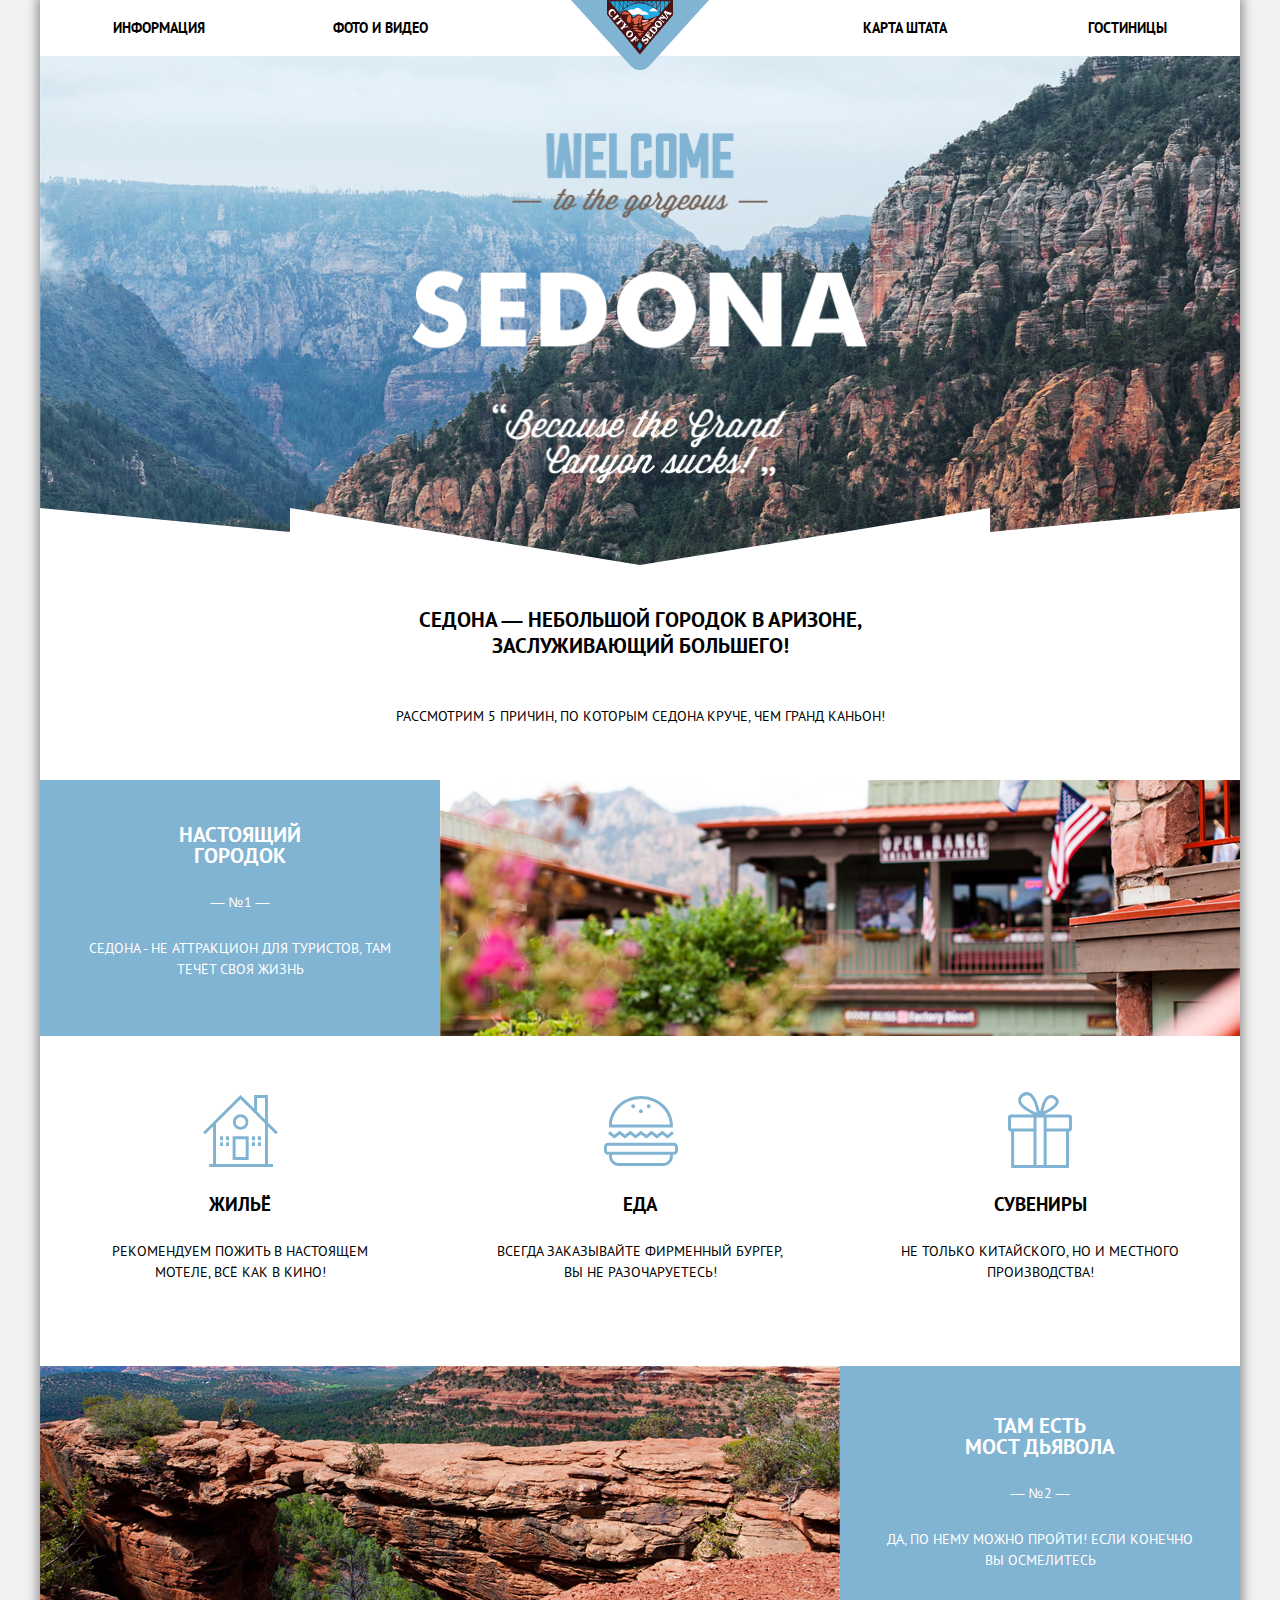
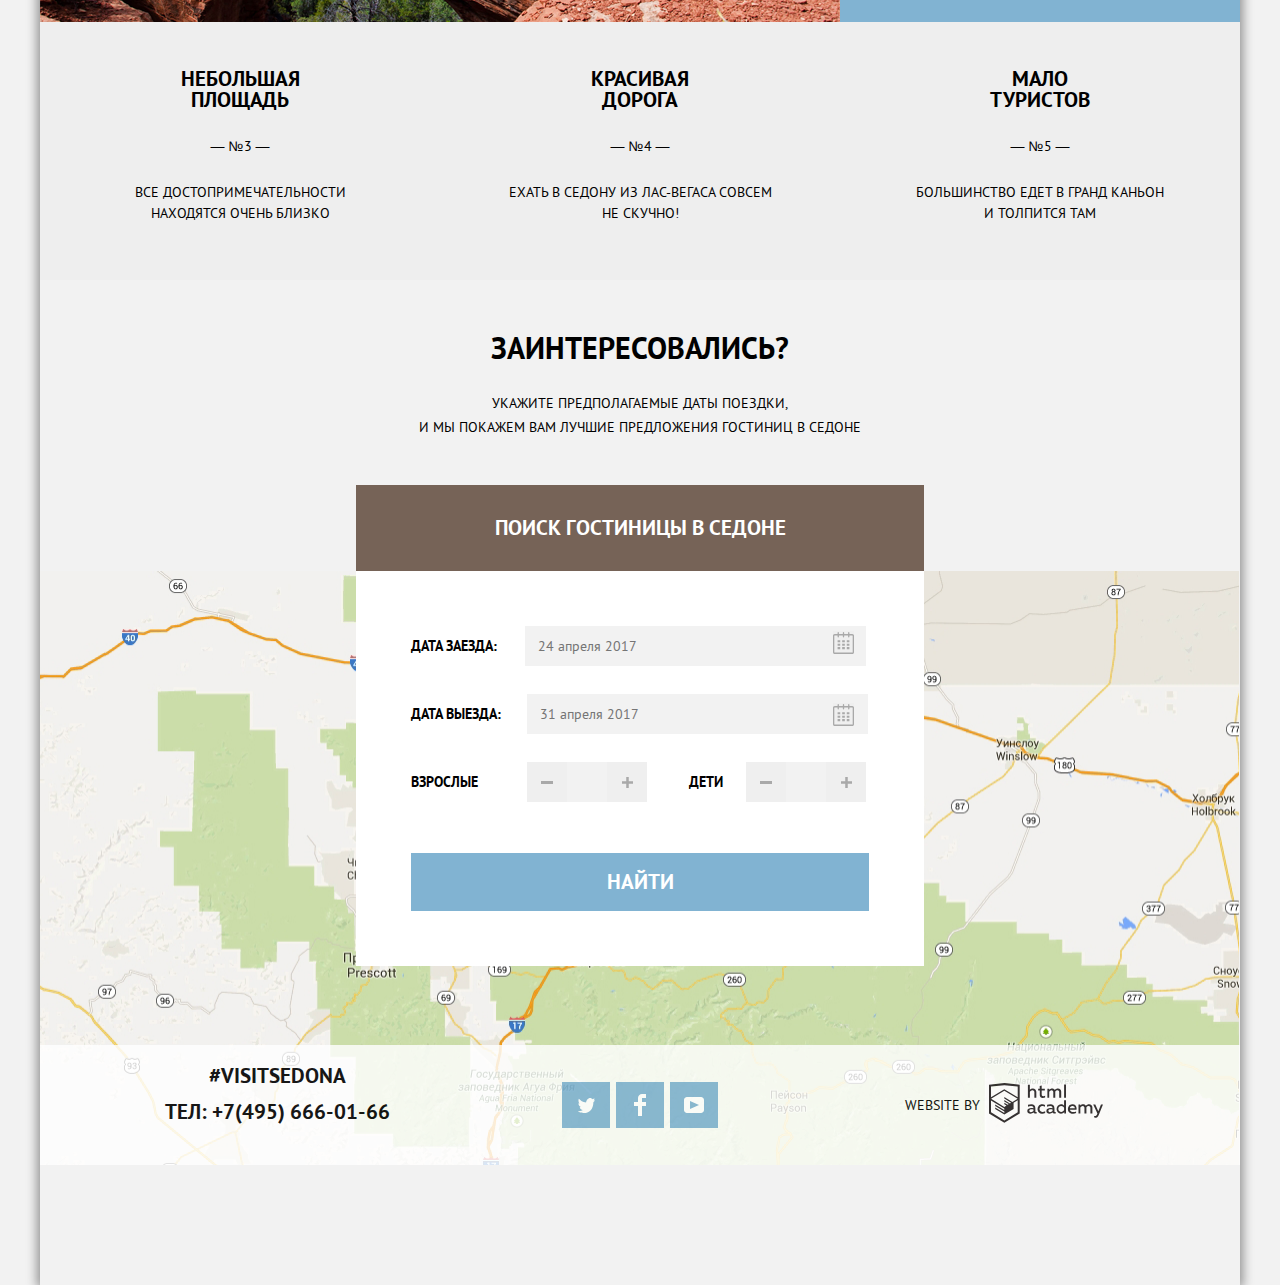
==== commit 076a9eef: "27.10.2020 21:00" ====
--- a/index.html
+++ b/index.html
@@ -11,219 +11,225 @@
 
 <body class="body-page">
 
-  <header class="main-header container">
-    <nav class="main-nav">
-      <a class="main-header__logo">
-        <img src="img/logo.svg" alt="Логотип сайта городка SEDONA" class="logo" width="138" height="70">
-      </a>
-      <ul class="main-nav__list">
-        <li class="main-nav__list-item"><a class="main-nav__item" href="blank.html">Информация</a></li>
-        <li class="main-nav__list-item"><a class="main-nav__item" href="blank.html">Фото и видео</a></li>
-        <li class="main-nav__list-item"><a class="main-nav__item" href="blank.html">Карта штата</a></li>
-        <li class="main-nav__list-item"><a class="main-nav__item" href="hotels.html">Гостиницы</a></li>
-      </ul>
-    </nav>
-  </header>
-
-  <main class="container">
-
-    <h1 class="visually-hidden">Сайт городка SEDONA</h1>
-
-    <section class="billboard clear">
-      <img src="img/welcome.png" alt="Добро пожаловать в городок SEDONA" class="greeting" width="456" height="351">
-    </section>
-
-    <section class="preview">
-
-      <p class="preview__title">Седона — небольшой городок в Аризоне,<br>заслуживающий большего!</p>
-      <p class="preview__text">Рассмотрим 5 причин, по которым Седона круче, чем гранд каньон!</p>
-    </section>
-
-    <section class="advantages">
-      <h2 class="visually-hidden">Преимущества городка SEDONA</h2>
-      <ul class="advantages__list clear">
-        <li class="advantages__item advantages__item_blue">
-          <div class="advantages__item-text">
-            <h3 class="advantages__title advantages__title--white">Настоящий <br>городок</h3>
-            <p class="advantages__number advantages__number--white">— №1 —</p>
-            <p class="advantages__text advantages__text--white">Седона - не аттракцион для туристов, там<br> течёт своя
-              жизнь</p>
-          </div>
-          <p class="advantages__item-img clear">
-            <img src="img/foto_sedona-sity.jpg" alt="Фото городка SEDONA" class="advantages__item--img" width="800"
-              height="256">
-          </p>
-          <ul class="advantages_item recommendation clear">
-            <li class="recommendation__item recommendation__item-housing">
-              <h3 class="recommendation__title">Жильё</h3>
-              <p class="recommendation__text">Рекомендуем пожить в настоящем<br> мотеле, всё как в кино!</p>
-            </li>
-            <li class="recommendation__item recommendation__item-food">
-              <h3 class="recommendation__title">Еда</h3>
-              <p class="recommendation__text">Всегда заказывайте фирменный бургер,<br> вы не разочаруетесь!</p>
-            </li>
-            <li class="recommendation__item recommendation__item-souvenirs">
-              <h3 class="recommendation__title">Сувениры</h3>
-              <p class="recommendation__text">Не только китайского, но и местного<br> производства!</p>
-            </li>
-          </ul>
-        </li>
-        <li class="advantages__item advantages__item_blue">
-          <div class="advantages__item-text--reverse">
-            <h3 class="advantages__title advantages__title--white">Там есть<br> Мост дьявола</h3>
-            <p class="clear advantages__number advantages__number--white">— №2 —</p>
-            <p class="clear advantages__text advantages__text--white">Да, по нему можно пройти! Если конечно<br> вы
-              осмелитесь</p>
-          </div>
-          <p class="clear advantages__item-img--reverse">
-            <img src="img/bridge-diablo.jpg" alt="Фото Моста Дьявола" class="advantages__item--img" width="800"
-              height="256">
-          </p>
-        </li>
-        <li>
-          <ul class="advantages_item advantages__item_greey-wrap clear">
-            <li class="advantages_item advantages__item_greey">
-              <h3 class="advantages__title">Небольшая<br> площадь</h3>
-              <p class="advantages__number">— №3 —</p>
-              <p class="advantages__text">Все достопримечательности<br> находятся очень близко</p>
-            </li>
-            <li class="advantages_item advantages__item_greey">
-              <h3 class="advantages__title">Красивая<br> дорога</h3>
-              <p class="advantages__number">— №4 —</p>
-              <p class="advantages__text">Ехать в седону из лас-вегаса совсем<br> не скучно!</p>
-            </li>
-            <li class="advantages_item advantages__item_greey">
-              <h3 class="advantages__title">Мало<br> туристов</h3>
-              <p class="advantages__number">— №5 —</p>
-              <p class="advantages__text">Большинство едет в гранд каньон<br> и толпится там</p>
-            </li>
-          </ul>
-        </li>
-      </ul>
-    </section>
-
-    <section class="offer">
-      <h2 class="visually-hidden">Предложения</h2>
-      <p class="offer__title clear">Заинтересовались?</p>
-      <p class="offer__text clear">Укажите предполагаемые даты поездки,<br> и
-        мы покажем вам лучшие предложения гостиниц в Cедоне</p>
-
-      <div class="searche__form-wrap">
-        <button class="clear offer__button" type="button">Поиск гостиницы в Седоне</button>
-
-        <form class="clear searche__form popap-show" action="https://echo.htmlacademy.ru" method="post">
-          <fieldset class="clear searche__form-date searche__form-date--arrival-icon">
-            <label for="arrival" class="clear searche__form-date--arrival">Дата заезда:</label>
-            <input type="text" id="arrival" name="arrival" class="searche__form-arrival" placeholder="24 апреля 2017">
-            <button type="button" class="searche__form-date--calendar-arrival"></button>
-          </fieldset>
-
-          <fieldset class="clear searche__form-date searche__form-date--departure-icon">
-            <label for="departure" class="clear searche__form-date--departure">Дата выезда:</label>
-            <input type="text" id="departure" name="departure" class="searche__form-departure" placeholder="31 апреля 2017">
-            <button type="button" class="searche__form-date--calendar-departure"></button>
-          </fieldset>
-
-          <fieldset class="clear searche__form-quantity">
-
-            <label for="grown" class="clear searche__form-quantity-grown">Взрослые</label>
-            <button type="button" class="searche__form-quantity--minus">
-              <svg width="12" height="3" viewBox="0 0 12 3" fill="none" xmlns="http://www.w3.org/2000/svg">
-                <rect width="12" height="3" fill="#A9A9A9" />
+  <div class="container shadow">
+
+    <header class="main-header">
+      <nav class="main-nav">
+        <a class="main-header__logo">
+          <img src="img/logo.svg" alt="Логотип сайта городка SEDONA" class="logo" width="138" height="70">
+        </a>
+        <ul class="main-nav__list">
+          <li class="main-nav__list-item"><a class="main-nav__item" href="blank.html">Информация</a></li>
+          <li class="main-nav__list-item"><a class="main-nav__item" href="blank.html">Фото и видео</a></li>
+          <li class="main-nav__list-item"><a class="main-nav__item" href="blank.html">Карта штата</a></li>
+          <li class="main-nav__list-item"><a class="main-nav__item" href="hotels.html">Гостиницы</a></li>
+        </ul>
+      </nav>
+    </header>
+
+    <main>
+
+      <h1 class="visually-hidden">Сайт городка SEDONA</h1>
+
+      <section class="billboard clear">
+        <img src="img/welcome.png" alt="Добро пожаловать в городок SEDONA" class="greeting" width="456" height="351">
+      </section>
+
+      <section class="preview">
+
+        <p class="preview__title">Седона — небольшой городок в Аризоне,<br>заслуживающий большего!</p>
+        <p class="preview__text">Рассмотрим 5 причин, по которым Седона круче, чем гранд каньон!</p>
+      </section>
+
+      <section class="advantages">
+        <h2 class="visually-hidden">Преимущества городка SEDONA</h2>
+        <ul class="advantages__list clear">
+          <li class="advantages__item advantages__item_blue">
+            <div class="advantages__item-text">
+              <h3 class="advantages__title advantages__title--white">Настоящий <br>городок</h3>
+              <p class="advantages__number advantages__number--white">— №1 —</p>
+              <p class="advantages__text advantages__text--white">Седона - не аттракцион для туристов, там<br> течёт
+                своя
+                жизнь</p>
+            </div>
+            <p class="advantages__item-img clear">
+              <img src="img/foto_sedona-sity.jpg" alt="Фото городка SEDONA" class="advantages__item--img" width="800"
+                height="256">
+            </p>
+            <ul class="advantages_item recommendation clear">
+              <li class="recommendation__item recommendation__item-housing">
+                <h3 class="recommendation__title">Жильё</h3>
+                <p class="recommendation__text">Рекомендуем пожить в настоящем<br> мотеле, всё как в кино!</p>
+              </li>
+              <li class="recommendation__item recommendation__item-food">
+                <h3 class="recommendation__title">Еда</h3>
+                <p class="recommendation__text">Всегда заказывайте фирменный бургер,<br> вы не разочаруетесь!</p>
+              </li>
+              <li class="recommendation__item recommendation__item-souvenirs">
+                <h3 class="recommendation__title">Сувениры</h3>
+                <p class="recommendation__text">Не только китайского, но и местного<br> производства!</p>
+              </li>
+            </ul>
+          </li>
+          <li class="advantages__item advantages__item_blue">
+            <div class="advantages__item-text--reverse">
+              <h3 class="advantages__title advantages__title--white">Там есть<br> Мост дьявола</h3>
+              <p class="clear advantages__number advantages__number--white">— №2 —</p>
+              <p class="clear advantages__text advantages__text--white">Да, по нему можно пройти! Если конечно<br> вы
+                осмелитесь</p>
+            </div>
+            <p class="clear advantages__item-img--reverse">
+              <img src="img/bridge-diablo.jpg" alt="Фото Моста Дьявола" class="advantages__item--img" width="800"
+                height="256">
+            </p>
+          </li>
+          <li>
+            <ul class="advantages_item advantages__item_greey-wrap clear">
+              <li class="advantages_item advantages__item_greey">
+                <h3 class="advantages__title">Небольшая<br> площадь</h3>
+                <p class="advantages__number">— №3 —</p>
+                <p class="advantages__text">Все достопримечательности<br> находятся очень близко</p>
+              </li>
+              <li class="advantages_item advantages__item_greey">
+                <h3 class="advantages__title">Красивая<br> дорога</h3>
+                <p class="advantages__number">— №4 —</p>
+                <p class="advantages__text">Ехать в седону из лас-вегаса совсем<br> не скучно!</p>
+              </li>
+              <li class="advantages_item advantages__item_greey">
+                <h3 class="advantages__title">Мало<br> туристов</h3>
+                <p class="advantages__number">— №5 —</p>
+                <p class="advantages__text">Большинство едет в гранд каньон<br> и толпится там</p>
+              </li>
+            </ul>
+          </li>
+        </ul>
+      </section>
+
+      <section class="offer">
+        <h2 class="visually-hidden">Предложения</h2>
+        <p class="offer__title clear">Заинтересовались?</p>
+        <p class="offer__text clear">Укажите предполагаемые даты поездки,<br> и
+          мы покажем вам лучшие предложения гостиниц в Cедоне</p>
+
+        <div class="searche__form-wrap">
+          <button class="clear offer__button" type="button">Поиск гостиницы в Седоне</button>
+
+          <form class="clear searche__form popap-show" action="https://echo.htmlacademy.ru" method="post">
+            <fieldset class="clear searche__form-date searche__form-date--arrival-icon">
+              <label for="arrival" class="clear searche__form-date--arrival">Дата заезда:</label>
+              <input type="text" id="arrival" name="arrival" class="searche__form-arrival" placeholder="24 апреля 2017">
+              <button type="button" class="searche__form-date--calendar-arrival"></button>
+            </fieldset>
+
+            <fieldset class="clear searche__form-date searche__form-date--departure-icon">
+              <label for="departure" class="clear searche__form-date--departure">Дата выезда:</label>
+              <input type="text" id="departure" name="departure" class="searche__form-departure"
+                placeholder="31 апреля 2017">
+              <button type="button" class="searche__form-date--calendar-departure"></button>
+            </fieldset>
+
+            <fieldset class="clear searche__form-quantity">
+
+              <label for="grown" class="clear searche__form-quantity-grown">Взрослые</label>
+              <button type="button" class="searche__form-quantity--minus">
+                <svg width="12" height="3" viewBox="0 0 12 3" fill="none" xmlns="http://www.w3.org/2000/svg">
+                  <rect width="12" height="3" fill="#A9A9A9" />
+                </svg>
+              </button>
+              <input type="text" id="grown" name="grown" class="clear searche__form-quantity--grown" placeholder="2">
+              <button type="button" class="searche__form-quantity--plus">
+                <svg width="11" height="11" viewBox="0 0 11 11" fill="none" xmlns="http://www.w3.org/2000/svg">
+                  <path fill-rule="evenodd" clip-rule="evenodd"
+                    d="M4.23086 6.76932V11H6.76932V6.76932H11V4.23086H6.76932V0H4.23085V4.23086H0V6.76932H4.23086Z"
+                    fill="#A9A9A9" />
+                </svg>
+              </button>
+
+              <label for="child" class="searche__form-quantity-child">Дети</label>
+              <button type="button" class="searche__form-quantity--minus">
+                <svg width="12" height="3" viewBox="0 0 12 3" fill="none" xmlns="http://www.w3.org/2000/svg">
+                  <rect width="12" height="3" fill="#A9A9A9" />
+                </svg>
+              </button>
+              <input type="text" id="child" name="child" class="clear searche__form-quantity--child" placeholder="2">
+              <button type="button" class="searche__form-quantity--plus">
+                <svg width="11" height="11" viewBox="0 0 11 11" fill="none" xmlns="http://www.w3.org/2000/svg">
+                  <path fill-rule="evenodd" clip-rule="evenodd"
+                    d="M4.23086 6.76932V11H6.76932V6.76932H11V4.23086H6.76932V0H4.23085V4.23086H0V6.76932H4.23086Z"
+                    fill="#A9A9A9" />
+                </svg>
+              </button>
+
+            </fieldset>
+
+            <button class="clear searche__form-button" type="submit">Найти</button>
+
+          </form>
+        </div>
+
+      </section>
+
+      <section class="map clear">
+        <iframe class="map_iframe"
+          src="https://www.google.com/maps/embed?pb=!1m18!1m12!1m3!1d52379.39482859178!2d-111.7920490180959!3d34.86345877389542!2m3!1f0!2f0!3f0!3m2!1i1024!2i768!4f13.1!3m3!1m2!1s0x872da132f942b00d%3A0x5548c523fa6c8efd!2z0KHQtdC00L7QvdCwLCDQkNGA0LjQt9C-0L3QsCA4NjMzNiwg0KHQqNCQ!5e0!3m2!1sru!2sru!4v1602655783390!5m2!1sru!2sru"
+          width="1199" height="594" style="border:0;" allowfullscreen="" aria-hidden="false" tabindex="0"></iframe>
+        <img src="img/map.jpg" alt="Карта городка SEDONA" width="1199" height="594" class="map_img">
+      </section>
+
+    </main>
+
+    <footer class="main-footer main-footer--transform">
+
+      <section class="clear main-footer__contacts">
+        <p class="clear main-footer__contacts-hashtag">#VISITSEDONA</p>
+        <p class="clear main-footer__contacts-tel">ТЕЛ: +7(495) 666-01-66</p>
+      </section>
+
+      <section class="social">
+        <ul class="clear social__items">
+          <li class="social__items-element">
+            <span class="visually-hidden">Twitter</span>
+            <a class="social__button" href="https://twitter.com/?lang=ru">
+              <svg width="17" height="17" viewBox="0 0 17 17" fill="none" xmlns="http://www.w3.org/2000/svg">
+                <path
+                  d="M10.95 1.14409C12.635 0.648089 13.934 1.41409 14.527 2.32309C15.2 2.09209 15.858 1.84209 16.538 1.61509C16.5249 2.30145 16.2117 2.94761 15.681 3.38309C16.366 3.55309 16.985 2.89209 16.985 2.89209C16.816 3.89209 15.979 4.68009 15.422 4.91609C15.191 11.6661 12.247 16.1331 5.34498 15.9981H4.89898C4.48898 15.9981 0.734977 15.5381 0.000976562 14.1111C2.27198 14.3071 3.89398 13.6891 4.69398 12.9341C3.73398 12.6341 2.01498 12.4571 1.71498 9.98409C2.06398 10.0901 2.27898 10.2121 2.90498 10.1031C1.70498 9.24709 0.373977 8.53009 0.447977 6.33009C0.732977 6.65809 1.51498 6.86609 1.78798 6.80209C1.08498 6.56109 -0.182023 3.44209 0.893977 1.85009C2.71198 3.70409 4.62898 5.45609 8.04598 5.62309C8.25398 3.33009 9.18298 1.79309 10.95 1.14409Z"
+                  fill="white" />
               </svg>
-            </button>
-            <input type="text" id="grown" name="grown" class="clear searche__form-quantity--grown" placeholder="2">
-            <button type="button" class="searche__form-quantity--plus">
-              <svg width="11" height="11" viewBox="0 0 11 11" fill="none" xmlns="http://www.w3.org/2000/svg">
+            </a>
+          </li>
+          <li class="social__items-element">
+            <span class="visually-hidden">Facebook</span>
+            <a class="social__button" href="https://ru-ru.facebook.com/">
+              <svg width="12" height="22" viewBox="0 0 12 22" fill="none" xmlns="http://www.w3.org/2000/svg">
+                <path d="M12 4V0H8C5.79086 0 4 1.79086 4 4V8H0V12H4V22H8V12H12V8H8V4H12Z" fill="white" />
+              </svg>
+            </a>
+          </li>
+          <li class="social__items-element">
+            <span class="visually-hidden">YouTube</span>
+            <a class="social__button" href="https://www.youtube.com/">
+              <svg width="20" height="16" viewBox="0 0 20 16" fill="none" xmlns="http://www.w3.org/2000/svg">
                 <path fill-rule="evenodd" clip-rule="evenodd"
-                  d="M4.23086 6.76932V11H6.76932V6.76932H11V4.23086H6.76932V0H4.23085V4.23086H0V6.76932H4.23086Z"
-                  fill="#A9A9A9" />
+                  d="M3 0H17C18.65 0 20 1.35 20 3V13C20 14.65 18.65 16 17 16H3C1.35 16 0 14.65 0 13V3C0 1.35 1.35 0 3 0ZM6.027 4.002V11.998L15.014 8L6.027 4.002Z"
+                  fill="white" />
               </svg>
-            </button>
-
-            <label for="child" class="searche__form-quantity-child">Дети</label>
-            <button type="button" class="searche__form-quantity--minus">
-              <svg width="12" height="3" viewBox="0 0 12 3" fill="none" xmlns="http://www.w3.org/2000/svg">
-                <rect width="12" height="3" fill="#A9A9A9" />
-              </svg>
-            </button>
-            <input type="text" id="child" name="child" class="clear searche__form-quantity--child" placeholder="2">
-            <button type="button" class="searche__form-quantity--plus">
-              <svg width="11" height="11" viewBox="0 0 11 11" fill="none" xmlns="http://www.w3.org/2000/svg">
-                <path fill-rule="evenodd" clip-rule="evenodd"
-                  d="M4.23086 6.76932V11H6.76932V6.76932H11V4.23086H6.76932V0H4.23085V4.23086H0V6.76932H4.23086Z"
-                  fill="#A9A9A9" />
-              </svg>
-            </button>
-
-          </fieldset>
-
-          <button class="clear searche__form-button" type="submit">Найти</button>
-
-        </form>
-      </div>
-
-    </section>
-
-    <section class="map clear">
-      <iframe class="map_iframe"
-        src="https://www.google.com/maps/embed?pb=!1m18!1m12!1m3!1d52379.39482859178!2d-111.7920490180959!3d34.86345877389542!2m3!1f0!2f0!3f0!3m2!1i1024!2i768!4f13.1!3m3!1m2!1s0x872da132f942b00d%3A0x5548c523fa6c8efd!2z0KHQtdC00L7QvdCwLCDQkNGA0LjQt9C-0L3QsCA4NjMzNiwg0KHQqNCQ!5e0!3m2!1sru!2sru!4v1602655783390!5m2!1sru!2sru"
-        width="1199" height="594" style="border:0;" allowfullscreen="" aria-hidden="false" tabindex="0"></iframe>
-      <img src="img/map.jpg" alt="Карта городка SEDONA" width="1199" height="594" class="map_img">
-    </section>
-
-  </main>
-
-  <footer class="main-footer main-footer--transform container">
-
-    <section class="clear main-footer__contacts">
-      <p class="clear main-footer__contacts-hashtag">#VISITSEDONA</p>
-      <p class="clear main-footer__contacts-tel">ТЕЛ: +7(495) 666-01-66</p>
-    </section>
-
-    <section class="social">
-      <ul class="clear social__items">
-        <li class="social__items-element">
-          <span class="visually-hidden">Twitter</span>
-          <a class="social__button" href="https://twitter.com/?lang=ru">
-            <svg width="17" height="17" viewBox="0 0 17 17" fill="none" xmlns="http://www.w3.org/2000/svg">
-              <path
-                d="M10.95 1.14409C12.635 0.648089 13.934 1.41409 14.527 2.32309C15.2 2.09209 15.858 1.84209 16.538 1.61509C16.5249 2.30145 16.2117 2.94761 15.681 3.38309C16.366 3.55309 16.985 2.89209 16.985 2.89209C16.816 3.89209 15.979 4.68009 15.422 4.91609C15.191 11.6661 12.247 16.1331 5.34498 15.9981H4.89898C4.48898 15.9981 0.734977 15.5381 0.000976562 14.1111C2.27198 14.3071 3.89398 13.6891 4.69398 12.9341C3.73398 12.6341 2.01498 12.4571 1.71498 9.98409C2.06398 10.0901 2.27898 10.2121 2.90498 10.1031C1.70498 9.24709 0.373977 8.53009 0.447977 6.33009C0.732977 6.65809 1.51498 6.86609 1.78798 6.80209C1.08498 6.56109 -0.182023 3.44209 0.893977 1.85009C2.71198 3.70409 4.62898 5.45609 8.04598 5.62309C8.25398 3.33009 9.18298 1.79309 10.95 1.14409Z"
-                fill="white" />
-            </svg>
-          </a>
-        </li>
-        <li class="social__items-element">
-          <span class="visually-hidden">Facebook</span>
-          <a class="social__button" href="https://ru-ru.facebook.com/">
-            <svg width="12" height="22" viewBox="0 0 12 22" fill="none" xmlns="http://www.w3.org/2000/svg">
-              <path d="M12 4V0H8C5.79086 0 4 1.79086 4 4V8H0V12H4V22H8V12H12V8H8V4H12Z" fill="white" />
-            </svg>
-          </a>
-        </li>
-        <li class="social__items-element">
-          <span class="visually-hidden">YouTube</span>
-          <a class="social__button" href="https://www.youtube.com/">
-            <svg width="20" height="16" viewBox="0 0 20 16" fill="none" xmlns="http://www.w3.org/2000/svg">
-              <path fill-rule="evenodd" clip-rule="evenodd"
-                d="M3 0H17C18.65 0 20 1.35 20 3V13C20 14.65 18.65 16 17 16H3C1.35 16 0 14.65 0 13V3C0 1.35 1.35 0 3 0ZM6.027 4.002V11.998L15.014 8L6.027 4.002Z"
-                fill="white" />
-            </svg>
-          </a>
-        </li>
-      </ul>
-    </section>
-    <p class="main-footer__logo">
-      <span class="main-footer__text">Website by</span>
-      <a class="main-footer__logo-htmlacademy" href="https://htmlacademy.ru/intensive/htmlcss">
-        <svg width="115" height="41" viewBox="0 0 115 41" fill="none" xmlns="http://www.w3.org/2000/svg">
-          <path fill-rule="evenodd" clip-rule="evenodd"
-            d="M15.5197 1.05737H15.3509L0 2.71895V31.4945L15.3509 40.8382L30.7018 31.4945V2.71895L15.5197 1.05737ZM77.0183 2.62185H75.0876V15.7311H77.0183V2.62185ZM40.8619 2.63264V7.76843C41.6131 6.9864 42.6386 6.5436 43.7105 6.53843C44.6823 6.47908 45.6329 6.84495 46.3253 7.54479C47.0177 8.24462 47.3866 9.21244 47.3399 10.2068V15.7634H45.367V10.4658C45.4231 9.94897 45.2754 9.43059 44.9566 9.02553C44.6377 8.62047 44.174 8.36218 43.6683 8.3079H43.3518C42.3456 8.36979 41.4321 8.9295 40.9041 9.80764V15.7634H38.8995V2.63264H40.8619ZM77.0183 31.4837H75.2775V30.0595C74.4828 31.1353 73.23 31.7538 71.9119 31.7211C69.4751 31.5528 67.5825 29.4822 67.5825 26.9845C67.5825 24.4867 69.4751 22.4162 71.9119 22.2479C73.1195 22.2052 74.2818 22.7203 75.0771 23.6505V18.3205H77.0183V31.4837ZM47.0656 30.0595C47.263 30.0515 47.4583 30.0152 47.6459 29.9516V31.3866C47.2482 31.5404 46.826 31.6172 46.4009 31.6132C45.6482 31.6769 44.9394 31.2429 44.639 30.5342C43.7036 31.31 42.5302 31.7227 41.3261 31.6995C39.733 31.6995 38.256 30.804 38.256 28.9482C38.256 26.65 40.3661 25.9379 42.1702 25.9379C42.9402 25.9505 43.707 26.0408 44.4596 26.2076V25.884C44.4596 24.805 43.6578 23.9742 42.1491 23.9742C41.0585 23.9764 39.9804 24.2116 38.9839 24.6647V22.8305C40.0678 22.451 41.204 22.2506 42.3495 22.2371C44.8394 22.2371 46.3693 23.4455 46.3693 26.1753V29.4121C46.3546 29.5668 46.401 29.721 46.4981 29.8406C46.5951 29.9601 46.7349 30.035 46.8862 30.0487H47.0656V30.0595ZM40.2711 28.8403C40.298 29.229 40.4761 29.5905 40.7655 29.844C41.055 30.0974 41.4317 30.2217 41.8115 30.189H41.9275C42.8819 30.1906 43.7973 29.8022 44.4702 29.11V27.5779C43.842 27.4414 43.2026 27.3655 42.5605 27.3513C41.5055 27.3513 40.2817 27.7074 40.2817 28.8403H40.2711ZM56.0229 22.9384C55.1962 22.4632 54.2596 22.2246 53.3115 22.2479H52.9422C51.7332 22.2873 50.5891 22.8166 49.7619 23.7192C48.9347 24.6218 48.4923 25.8236 48.5321 27.06V27.5024C48.6957 30.0004 50.805 31.8921 53.2482 31.7318C54.2519 31.7555 55.2477 31.5452 56.1601 31.1168V29.2718C55.3769 29.7215 54.4945 29.9591 53.5963 29.9624C52.5199 30.0288 51.4963 29.4793 50.9385 28.5356C50.3806 27.5918 50.3806 26.4095 50.9385 25.4658C51.4963 24.522 52.5199 23.9725 53.5963 24.039C54.461 24.0357 55.3066 24.2989 56.0229 24.7942V22.9384ZM66.1514 30.0595C66.3488 30.0515 66.5441 30.0152 66.7317 29.9516V31.3866C66.334 31.5404 65.9118 31.6172 65.4867 31.6132C64.734 31.6769 64.0252 31.2429 63.7248 30.5342C62.7894 31.31 61.616 31.7227 60.4119 31.6995C58.8188 31.6995 57.3417 30.804 57.3417 28.9482C57.3417 26.65 59.4518 25.9379 61.256 25.9379C62.0259 25.9505 62.7928 26.0408 63.5454 26.2076V25.884C63.5454 24.805 62.7436 23.9742 61.2349 23.9742C60.1443 23.9764 59.0662 24.2116 58.0697 24.6647V22.8305C59.1536 22.451 60.2897 22.2506 61.4353 22.2371C63.9252 22.2371 65.455 23.4455 65.455 26.1753V29.4121C65.4404 29.5668 65.4868 29.721 65.5838 29.8406C65.6809 29.9601 65.8207 30.035 65.972 30.0487H66.1514V30.0595ZM59.855 29.8481C59.5632 29.5943 59.3837 29.2311 59.3569 28.8403H59.378C59.378 27.7074 60.5385 27.3513 61.6569 27.3513C62.299 27.3655 62.9383 27.4414 63.5665 27.5779V29.11C62.8937 29.8022 61.9782 30.1906 61.0239 30.189H60.9078C60.5263 30.2247 60.1469 30.1019 59.855 29.8481ZM69.3271 26.9305C69.3271 25.2859 70.6308 23.9526 72.239 23.9526L72.2601 24.0066C73.4742 24.0066 74.5742 24.7382 75.0665 25.8732V28.0311C74.5856 29.1871 73.4673 29.9296 72.239 29.9084C70.6308 29.9084 69.3271 28.5752 69.3271 26.9305ZM83.3486 22.2479C86.8408 22.2479 88.0541 25.1395 87.4844 27.7397H80.922C81.1436 29.3582 82.6839 30.0163 84.2876 30.0163C85.2509 30.0196 86.2027 29.8021 87.0729 29.3797V31.1061C86.0736 31.5421 84.9939 31.7519 83.9078 31.7211C81.2385 31.7211 78.8963 30.189 78.8963 26.9521C78.8362 25.7502 79.2482 24.5736 80.0408 23.6841C80.8334 22.7945 81.9408 22.2658 83.1165 22.2155H83.3486V22.2479ZM80.8693 26.1753C80.9704 24.8237 82.1216 23.8104 83.4436 23.9095H83.4858C84.1064 23.8531 84.7196 24.08 85.1612 24.5295C85.6028 24.979 85.8275 25.6051 85.7752 26.24H80.8693V26.1753ZM89.489 31.4621V22.4961H91.2298V23.575C91.9777 22.7197 93.041 22.2229 94.1628 22.2047C95.2951 22.1328 96.3712 22.7163 96.9482 23.7153C97.7407 22.8335 98.8477 22.3161 100.018 22.2803C100.952 22.2327 101.859 22.6011 102.507 23.2901C103.154 23.9792 103.478 24.9213 103.394 25.8732V31.4837H101.39V25.9271C101.437 25.4734 101.306 25.0191 101.024 24.6647C100.743 24.3104 100.336 24.0852 99.8917 24.039H99.6174C98.7512 24.0941 97.9525 24.536 97.4335 25.2474V31.4837H95.4289V25.9271C95.4728 25.47 95.3357 25.0139 95.0481 24.6611C94.7606 24.3082 94.3467 24.088 93.8991 24.0497H93.6881C92.7466 24.1344 91.8915 24.6449 91.3564 25.4416V31.5161H89.5312L89.489 31.4621ZM113.977 22.4745H111.972L109.324 29.2718L106.306 22.4853H104.196L108.417 31.5484L108.237 32.0016C107.72 33.3611 107.003 34.0516 106.053 34.0516C105.75 34.0548 105.447 34.0112 105.156 33.9221V35.6161C105.536 35.7125 105.926 35.7632 106.317 35.7671C107.646 35.7671 108.902 35.0226 109.851 32.6813L113.977 22.4745ZM52.689 6.78658V3.54974L50.7266 4.01369V6.73264H49.144V8.49132H50.7899V12.9905C50.7231 13.817 51.0244 14.6301 51.61 15.2038C52.1955 15.7775 53.0028 16.0505 53.8073 15.9468C54.5996 15.9535 55.3875 15.8259 56.139 15.5692V13.8429C55.5727 14.0781 54.9672 14.199 54.356 14.199C53.2165 14.199 52.689 13.8105 52.689 12.6237V8.5129H55.8541V6.78658H52.689ZM58.3862 15.7526V6.75421H60.1376V7.83316C60.8811 6.97655 61.9403 6.476 63.0601 6.45211C64.1624 6.38099 65.2146 6.93142 65.8032 7.88711C66.5958 7.00534 67.7028 6.48794 68.8734 6.45211C69.8138 6.41462 70.7233 6.79859 71.364 7.50353C72.0046 8.20846 72.3126 9.16418 72.2073 10.1205V15.7418H70.2028V10.1853C70.2499 9.73151 70.1184 9.27721 69.8373 8.92287C69.5561 8.56853 69.1485 8.34334 68.7046 8.29711H68.4619C67.5957 8.35228 66.797 8.7942 66.278 9.50553V15.7418H64.2734V10.1853C64.3206 9.73151 64.1891 9.27721 63.9079 8.92287C63.6268 8.56853 63.2191 8.34334 62.7752 8.29711H62.5326C61.5911 8.38181 60.736 8.89229 60.2009 9.68895V15.7634H58.3862V15.7526ZM28.6972 30.3033L28.7078 30.2968L28.6972 30.3184V30.3033ZM28.6972 18.3205V30.3033L15.3509 38.4321L2.00459 30.3184V18.5147L15.2876 26.6068V28.0311L6.18257 22.5284V23.9418L15.3404 29.5632V31.0629L6.19312 25.4955V26.9521L15.3509 32.5734L24.5826 26.9197V20.8129L28.6972 18.3205ZM28.7078 16.7776L25.0362 18.9355L23.3482 20.0145L15.3087 15.0837V16.4971L22.156 20.7266L22.0083 20.8237L20.9532 21.4063L15.2876 17.9537V19.3995L19.761 22.1184L18.706 22.8413L15.3298 20.7913V22.2047L17.5454 23.5426L15.2982 24.9021L2.11009 16.864L15.3087 8.72869L28.7078 16.7776ZM15.2876 7.27211L28.7078 15.3534V4.56395L15.3615 3.12895L2.01514 4.56395V15.3534L15.2876 7.27211Z"
-            fill="#231F20" />
-        </svg>
-      </a>
-    </p>
-  </footer>
+            </a>
+          </li>
+        </ul>
+      </section>
+      <p class="main-footer__logo">
+        <span class="main-footer__text">Website by</span>
+        <a class="main-footer__logo-htmlacademy" href="https://htmlacademy.ru/intensive/htmlcss">
+          <svg width="115" height="41" viewBox="0 0 115 41" fill="none" xmlns="http://www.w3.org/2000/svg">
+            <path fill-rule="evenodd" clip-rule="evenodd"
+              d="M15.5197 1.05737H15.3509L0 2.71895V31.4945L15.3509 40.8382L30.7018 31.4945V2.71895L15.5197 1.05737ZM77.0183 2.62185H75.0876V15.7311H77.0183V2.62185ZM40.8619 2.63264V7.76843C41.6131 6.9864 42.6386 6.5436 43.7105 6.53843C44.6823 6.47908 45.6329 6.84495 46.3253 7.54479C47.0177 8.24462 47.3866 9.21244 47.3399 10.2068V15.7634H45.367V10.4658C45.4231 9.94897 45.2754 9.43059 44.9566 9.02553C44.6377 8.62047 44.174 8.36218 43.6683 8.3079H43.3518C42.3456 8.36979 41.4321 8.9295 40.9041 9.80764V15.7634H38.8995V2.63264H40.8619ZM77.0183 31.4837H75.2775V30.0595C74.4828 31.1353 73.23 31.7538 71.9119 31.7211C69.4751 31.5528 67.5825 29.4822 67.5825 26.9845C67.5825 24.4867 69.4751 22.4162 71.9119 22.2479C73.1195 22.2052 74.2818 22.7203 75.0771 23.6505V18.3205H77.0183V31.4837ZM47.0656 30.0595C47.263 30.0515 47.4583 30.0152 47.6459 29.9516V31.3866C47.2482 31.5404 46.826 31.6172 46.4009 31.6132C45.6482 31.6769 44.9394 31.2429 44.639 30.5342C43.7036 31.31 42.5302 31.7227 41.3261 31.6995C39.733 31.6995 38.256 30.804 38.256 28.9482C38.256 26.65 40.3661 25.9379 42.1702 25.9379C42.9402 25.9505 43.707 26.0408 44.4596 26.2076V25.884C44.4596 24.805 43.6578 23.9742 42.1491 23.9742C41.0585 23.9764 39.9804 24.2116 38.9839 24.6647V22.8305C40.0678 22.451 41.204 22.2506 42.3495 22.2371C44.8394 22.2371 46.3693 23.4455 46.3693 26.1753V29.4121C46.3546 29.5668 46.401 29.721 46.4981 29.8406C46.5951 29.9601 46.7349 30.035 46.8862 30.0487H47.0656V30.0595ZM40.2711 28.8403C40.298 29.229 40.4761 29.5905 40.7655 29.844C41.055 30.0974 41.4317 30.2217 41.8115 30.189H41.9275C42.8819 30.1906 43.7973 29.8022 44.4702 29.11V27.5779C43.842 27.4414 43.2026 27.3655 42.5605 27.3513C41.5055 27.3513 40.2817 27.7074 40.2817 28.8403H40.2711ZM56.0229 22.9384C55.1962 22.4632 54.2596 22.2246 53.3115 22.2479H52.9422C51.7332 22.2873 50.5891 22.8166 49.7619 23.7192C48.9347 24.6218 48.4923 25.8236 48.5321 27.06V27.5024C48.6957 30.0004 50.805 31.8921 53.2482 31.7318C54.2519 31.7555 55.2477 31.5452 56.1601 31.1168V29.2718C55.3769 29.7215 54.4945 29.9591 53.5963 29.9624C52.5199 30.0288 51.4963 29.4793 50.9385 28.5356C50.3806 27.5918 50.3806 26.4095 50.9385 25.4658C51.4963 24.522 52.5199 23.9725 53.5963 24.039C54.461 24.0357 55.3066 24.2989 56.0229 24.7942V22.9384ZM66.1514 30.0595C66.3488 30.0515 66.5441 30.0152 66.7317 29.9516V31.3866C66.334 31.5404 65.9118 31.6172 65.4867 31.6132C64.734 31.6769 64.0252 31.2429 63.7248 30.5342C62.7894 31.31 61.616 31.7227 60.4119 31.6995C58.8188 31.6995 57.3417 30.804 57.3417 28.9482C57.3417 26.65 59.4518 25.9379 61.256 25.9379C62.0259 25.9505 62.7928 26.0408 63.5454 26.2076V25.884C63.5454 24.805 62.7436 23.9742 61.2349 23.9742C60.1443 23.9764 59.0662 24.2116 58.0697 24.6647V22.8305C59.1536 22.451 60.2897 22.2506 61.4353 22.2371C63.9252 22.2371 65.455 23.4455 65.455 26.1753V29.4121C65.4404 29.5668 65.4868 29.721 65.5838 29.8406C65.6809 29.9601 65.8207 30.035 65.972 30.0487H66.1514V30.0595ZM59.855 29.8481C59.5632 29.5943 59.3837 29.2311 59.3569 28.8403H59.378C59.378 27.7074 60.5385 27.3513 61.6569 27.3513C62.299 27.3655 62.9383 27.4414 63.5665 27.5779V29.11C62.8937 29.8022 61.9782 30.1906 61.0239 30.189H60.9078C60.5263 30.2247 60.1469 30.1019 59.855 29.8481ZM69.3271 26.9305C69.3271 25.2859 70.6308 23.9526 72.239 23.9526L72.2601 24.0066C73.4742 24.0066 74.5742 24.7382 75.0665 25.8732V28.0311C74.5856 29.1871 73.4673 29.9296 72.239 29.9084C70.6308 29.9084 69.3271 28.5752 69.3271 26.9305ZM83.3486 22.2479C86.8408 22.2479 88.0541 25.1395 87.4844 27.7397H80.922C81.1436 29.3582 82.6839 30.0163 84.2876 30.0163C85.2509 30.0196 86.2027 29.8021 87.0729 29.3797V31.1061C86.0736 31.5421 84.9939 31.7519 83.9078 31.7211C81.2385 31.7211 78.8963 30.189 78.8963 26.9521C78.8362 25.7502 79.2482 24.5736 80.0408 23.6841C80.8334 22.7945 81.9408 22.2658 83.1165 22.2155H83.3486V22.2479ZM80.8693 26.1753C80.9704 24.8237 82.1216 23.8104 83.4436 23.9095H83.4858C84.1064 23.8531 84.7196 24.08 85.1612 24.5295C85.6028 24.979 85.8275 25.6051 85.7752 26.24H80.8693V26.1753ZM89.489 31.4621V22.4961H91.2298V23.575C91.9777 22.7197 93.041 22.2229 94.1628 22.2047C95.2951 22.1328 96.3712 22.7163 96.9482 23.7153C97.7407 22.8335 98.8477 22.3161 100.018 22.2803C100.952 22.2327 101.859 22.6011 102.507 23.2901C103.154 23.9792 103.478 24.9213 103.394 25.8732V31.4837H101.39V25.9271C101.437 25.4734 101.306 25.0191 101.024 24.6647C100.743 24.3104 100.336 24.0852 99.8917 24.039H99.6174C98.7512 24.0941 97.9525 24.536 97.4335 25.2474V31.4837H95.4289V25.9271C95.4728 25.47 95.3357 25.0139 95.0481 24.6611C94.7606 24.3082 94.3467 24.088 93.8991 24.0497H93.6881C92.7466 24.1344 91.8915 24.6449 91.3564 25.4416V31.5161H89.5312L89.489 31.4621ZM113.977 22.4745H111.972L109.324 29.2718L106.306 22.4853H104.196L108.417 31.5484L108.237 32.0016C107.72 33.3611 107.003 34.0516 106.053 34.0516C105.75 34.0548 105.447 34.0112 105.156 33.9221V35.6161C105.536 35.7125 105.926 35.7632 106.317 35.7671C107.646 35.7671 108.902 35.0226 109.851 32.6813L113.977 22.4745ZM52.689 6.78658V3.54974L50.7266 4.01369V6.73264H49.144V8.49132H50.7899V12.9905C50.7231 13.817 51.0244 14.6301 51.61 15.2038C52.1955 15.7775 53.0028 16.0505 53.8073 15.9468C54.5996 15.9535 55.3875 15.8259 56.139 15.5692V13.8429C55.5727 14.0781 54.9672 14.199 54.356 14.199C53.2165 14.199 52.689 13.8105 52.689 12.6237V8.5129H55.8541V6.78658H52.689ZM58.3862 15.7526V6.75421H60.1376V7.83316C60.8811 6.97655 61.9403 6.476 63.0601 6.45211C64.1624 6.38099 65.2146 6.93142 65.8032 7.88711C66.5958 7.00534 67.7028 6.48794 68.8734 6.45211C69.8138 6.41462 70.7233 6.79859 71.364 7.50353C72.0046 8.20846 72.3126 9.16418 72.2073 10.1205V15.7418H70.2028V10.1853C70.2499 9.73151 70.1184 9.27721 69.8373 8.92287C69.5561 8.56853 69.1485 8.34334 68.7046 8.29711H68.4619C67.5957 8.35228 66.797 8.7942 66.278 9.50553V15.7418H64.2734V10.1853C64.3206 9.73151 64.1891 9.27721 63.9079 8.92287C63.6268 8.56853 63.2191 8.34334 62.7752 8.29711H62.5326C61.5911 8.38181 60.736 8.89229 60.2009 9.68895V15.7634H58.3862V15.7526ZM28.6972 30.3033L28.7078 30.2968L28.6972 30.3184V30.3033ZM28.6972 18.3205V30.3033L15.3509 38.4321L2.00459 30.3184V18.5147L15.2876 26.6068V28.0311L6.18257 22.5284V23.9418L15.3404 29.5632V31.0629L6.19312 25.4955V26.9521L15.3509 32.5734L24.5826 26.9197V20.8129L28.6972 18.3205ZM28.7078 16.7776L25.0362 18.9355L23.3482 20.0145L15.3087 15.0837V16.4971L22.156 20.7266L22.0083 20.8237L20.9532 21.4063L15.2876 17.9537V19.3995L19.761 22.1184L18.706 22.8413L15.3298 20.7913V22.2047L17.5454 23.5426L15.2982 24.9021L2.11009 16.864L15.3087 8.72869L28.7078 16.7776ZM15.2876 7.27211L28.7078 15.3534V4.56395L15.3615 3.12895L2.01514 4.56395V15.3534L15.2876 7.27211Z"
+              fill="#231F20" />
+          </svg>
+        </a>
+      </p>
+    </footer>
+
+  </div>
 
   <script src="js/script.js"></script>
 
--- a/css/style.css
+++ b/css/style.css
@@ -22,7 +22,8 @@
   --border: #E5E5E5;
   --footer-bg: rgba(255,255,255, 0.9);
   --scale-bar: #ABABAB;
-  --opacity: rgba(255, 255, 255, 0)
+  --opacity: rgba(255, 255, 255, 0);
+  --shadow: rgba(0, 0, 0, 0.4);
   
 }
 
@@ -84,6 +85,11 @@
   list-style: none;
 }
 
+.shadow {
+  box-shadow: 0 0 10px 3px var(--shadow);
+  width: 1200px;
+}
+
 /* Header */
 
 .main-header {
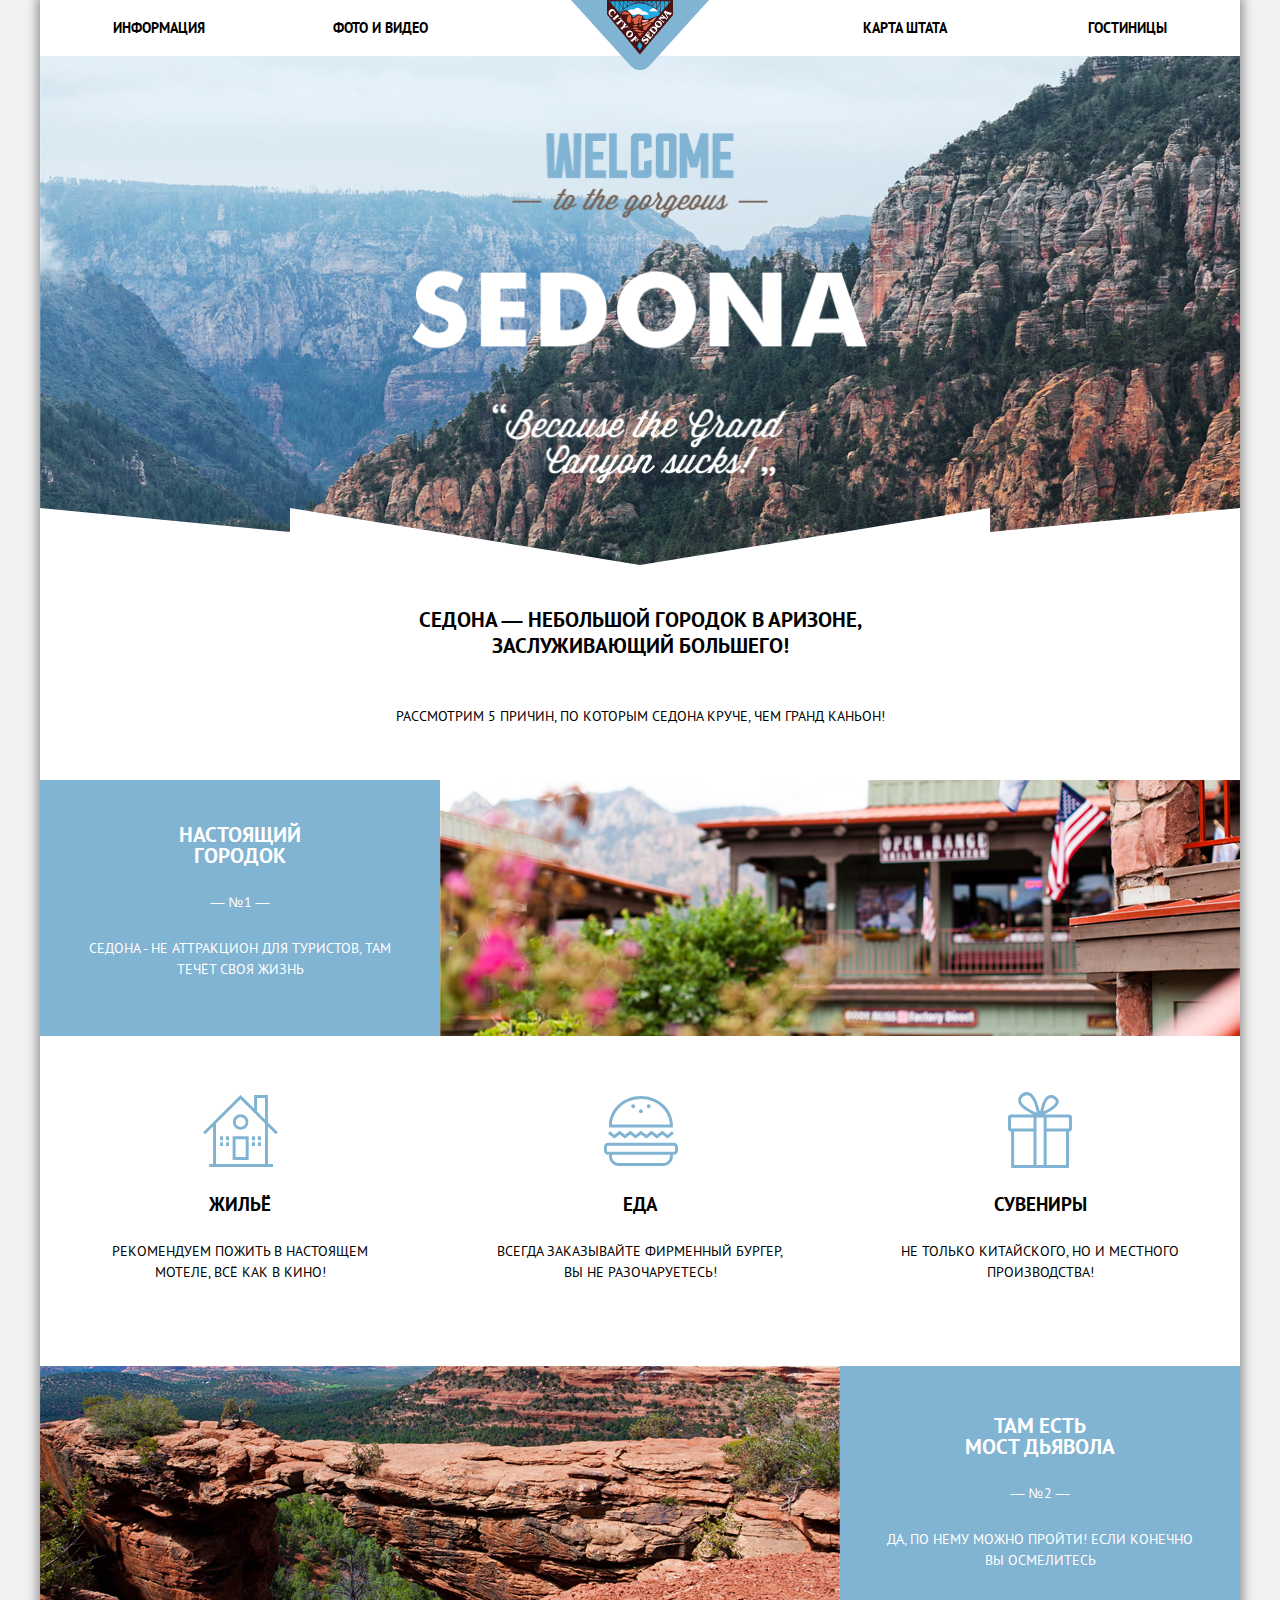
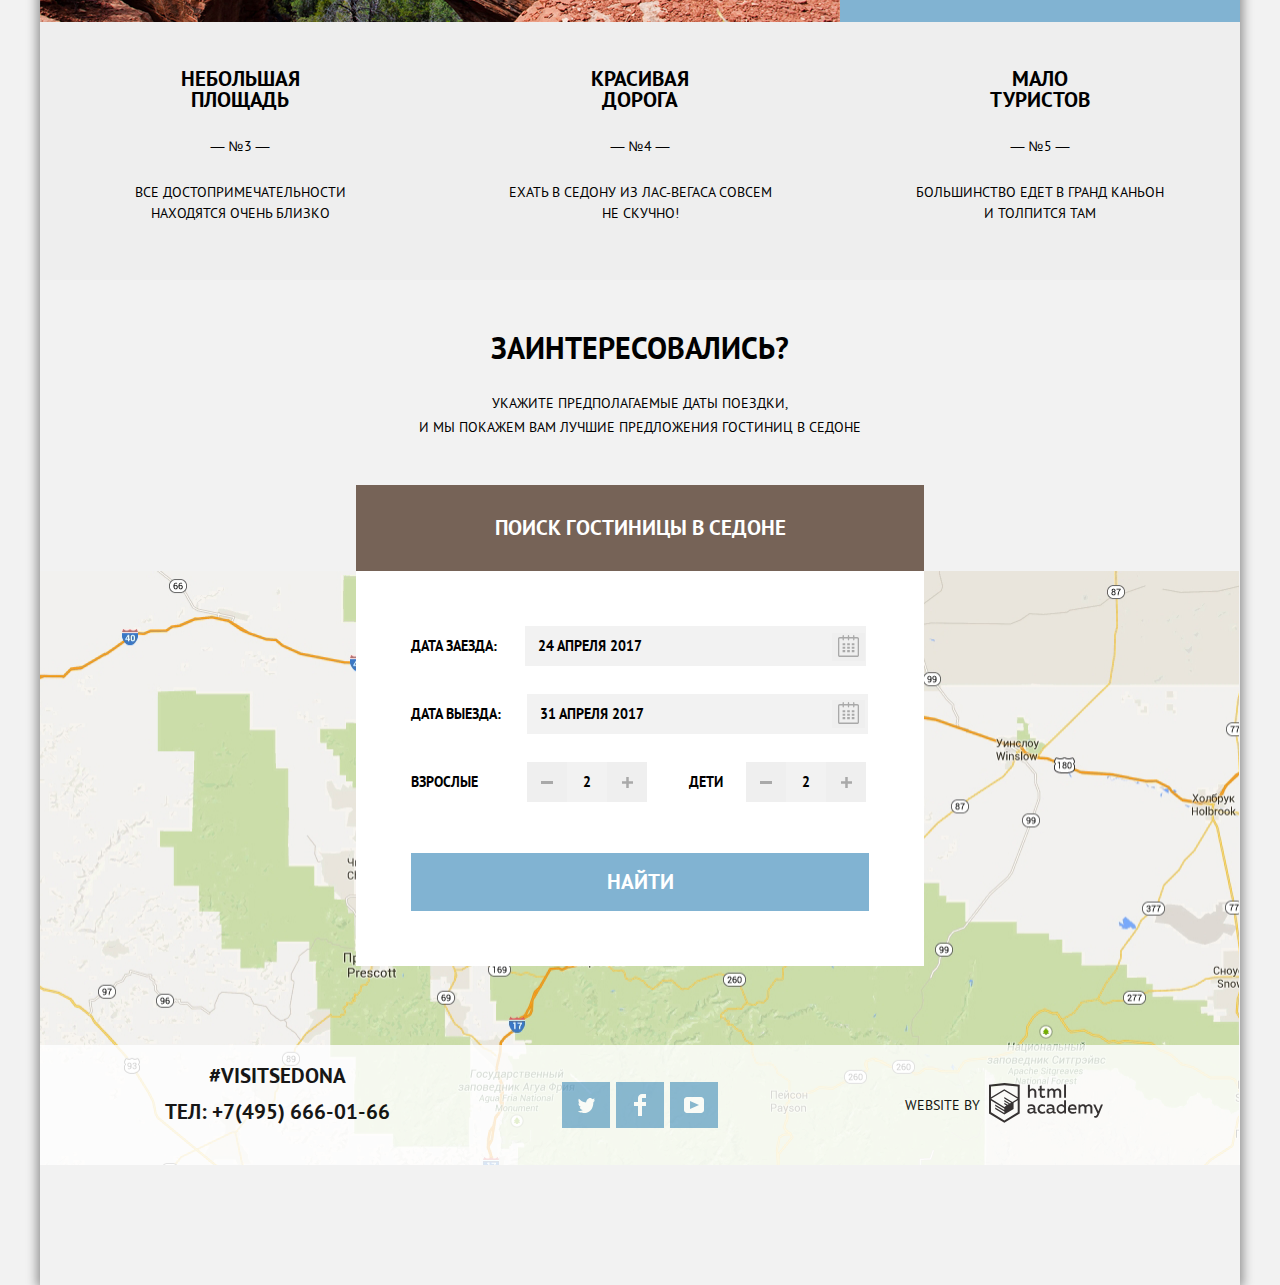
==== commit 8724bbf9: "Merge pull request #14 from martinesidens/master" ====
--- a/index.html
+++ b/index.html
@@ -6,7 +6,7 @@
   <meta name="viewport" content="width=device-width, initial-scale=1.0">
   <title>HTML Academy: Седона (Лесняк К.А.)</title>
   <link rel="stylesheet" href="css/normalize.css">
-  <link rel="stylesheet" href="css/style.css">
+  <link rel="stylesheet" href="css/style.min.css">
 </head>
 
 <body class="body-page">
@@ -15,7 +15,7 @@
 
     <header class="main-header">
       <nav class="main-nav">
-        <a class="main-header__logo">
+        <a href="#" class="main-header__logo">
           <img src="img/logo.svg" alt="Логотип сайта городка SEDONA" class="logo" width="138" height="70">
         </a>
         <ul class="main-nav__list">
@@ -53,7 +53,7 @@
                 жизнь</p>
             </div>
             <p class="advantages__item-img clear">
-              <img src="img/foto_sedona-sity.jpg" alt="Фото городка SEDONA" class="advantages__item--img" width="800"
+              <img src="img/sedona.jpg" alt="Фото городка SEDONA" class="advantages__item--img" width="800"
                 height="256">
             </p>
             <ul class="advantages_item recommendation clear">
@@ -79,7 +79,7 @@
                 осмелитесь</p>
             </div>
             <p class="clear advantages__item-img--reverse">
-              <img src="img/bridge-diablo.jpg" alt="Фото Моста Дьявола" class="advantages__item--img" width="800"
+              <img src="img/bridge.jpg" alt="Фото Моста Дьявола" class="advantages__item--img" width="800"
                 height="256">
             </p>
           </li>
@@ -118,14 +118,31 @@
             <fieldset class="clear searche__form-date searche__form-date--arrival-icon">
               <label for="arrival" class="clear searche__form-date--arrival">Дата заезда:</label>
               <input type="text" id="arrival" name="arrival" class="searche__form-arrival" placeholder="24 апреля 2017">
-              <button type="button" class="searche__form-date--calendar-arrival"></button>
+              <button type="button" class="searche__form-date--calendar-arrival">
+                <svg class="calendar-icon" width="21" height="23" viewBox="0 0 21 23" fill="none" xmlns="http://www.w3.org/2000/svg">
+                  <path fill-rule="evenodd" clip-rule="evenodd"
+                    d="M16.406 3.02498H19.251C20.217 3.02498 21 3.84698 21 4.86198V21.164C21 22.179 20.217 23 19.251 23H1.75C0.784 23 0 22.179 0 21.164V4.86198C0 3.84698 0.784 3.02498 1.75 3.02498H4.593V1.64798C4.593 1.26698 4.887 0.958984 5.25 0.958984C5.612 0.958984 5.906 1.26698 5.906 1.64798V3.02498H9.844V1.64798C9.844 1.26698 10.138 0.958984 10.501 0.958984C10.862 0.958984 11.156 1.26698 11.156 1.64798V3.02498H15.094V1.64798C15.094 1.26698 15.387 0.958984 15.75 0.958984C16.112 0.958984 16.406 1.26698 16.406 1.64798V3.02498ZM19.5646 21.484C19.6466 21.3979 19.691 21.2828 19.688 21.164H19.689V4.86198C19.689 4.60898 19.493 4.40298 19.252 4.40298H16.407V5.78098C16.407 6.16198 16.113 6.46998 15.751 6.46998C15.388 6.46998 15.095 6.16198 15.095 5.78098V4.40298H11.157V5.78098C11.157 6.16198 10.863 6.46998 10.502 6.46998C10.139 6.46998 9.845 6.16198 9.845 5.78098V4.40298H5.907V5.78098C5.907 6.16198 5.613 6.46998 5.251 6.46998C4.888 6.46998 4.594 6.16198 4.594 5.78098V4.40298H1.75C1.50263 4.40953 1.30696 4.61458 1.312 4.86198V21.164C1.30696 21.4114 1.50263 21.6164 1.75 21.623H19.251C19.3698 21.6201 19.4826 21.5701 19.5646 21.484Z"
+                    fill="#A9A9A9" />
+                  <path fill-rule="evenodd" clip-rule="evenodd"
+                    d="M4.59399 9.2251H7.21899V11.2911H4.59399V9.2251ZM4.59399 12.6681H7.21899V14.7351H4.59399V12.6681ZM7.21899 16.1121H4.59399V18.1781H7.21899V16.1121ZM9.18799 16.1121H11.813V18.1781H9.18799V16.1121ZM11.813 12.6681H9.18799V14.7351H11.813V12.6681ZM9.18799 9.2251H11.813V11.2911H9.18799V9.2251ZM16.406 16.1121H13.781V18.1781H16.406V16.1121ZM13.781 12.6681H16.406V14.7351H13.781V12.6681ZM16.406 9.2251H13.781V11.2911H16.406V9.2251Z"
+                    fill="#A9A9A9" />
+                </svg>
+              </button>
             </fieldset>
 
             <fieldset class="clear searche__form-date searche__form-date--departure-icon">
               <label for="departure" class="clear searche__form-date--departure">Дата выезда:</label>
-              <input type="text" id="departure" name="departure" class="searche__form-departure"
-                placeholder="31 апреля 2017">
-              <button type="button" class="searche__form-date--calendar-departure"></button>
+              <input type="text" id="departure" name="departure" class="searche__form-departure" placeholder="31 апреля 2017">
+              <button type="button" class="searche__form-date--calendar-departure">
+                <svg class="calendar-icon" width="21" height="23" viewBox="0 0 21 23" fill="none" xmlns="http://www.w3.org/2000/svg">
+                  <path fill-rule="evenodd" clip-rule="evenodd"
+                    d="M16.406 3.02498H19.251C20.217 3.02498 21 3.84698 21 4.86198V21.164C21 22.179 20.217 23 19.251 23H1.75C0.784 23 0 22.179 0 21.164V4.86198C0 3.84698 0.784 3.02498 1.75 3.02498H4.593V1.64798C4.593 1.26698 4.887 0.958984 5.25 0.958984C5.612 0.958984 5.906 1.26698 5.906 1.64798V3.02498H9.844V1.64798C9.844 1.26698 10.138 0.958984 10.501 0.958984C10.862 0.958984 11.156 1.26698 11.156 1.64798V3.02498H15.094V1.64798C15.094 1.26698 15.387 0.958984 15.75 0.958984C16.112 0.958984 16.406 1.26698 16.406 1.64798V3.02498ZM19.5646 21.484C19.6466 21.3979 19.691 21.2828 19.688 21.164H19.689V4.86198C19.689 4.60898 19.493 4.40298 19.252 4.40298H16.407V5.78098C16.407 6.16198 16.113 6.46998 15.751 6.46998C15.388 6.46998 15.095 6.16198 15.095 5.78098V4.40298H11.157V5.78098C11.157 6.16198 10.863 6.46998 10.502 6.46998C10.139 6.46998 9.845 6.16198 9.845 5.78098V4.40298H5.907V5.78098C5.907 6.16198 5.613 6.46998 5.251 6.46998C4.888 6.46998 4.594 6.16198 4.594 5.78098V4.40298H1.75C1.50263 4.40953 1.30696 4.61458 1.312 4.86198V21.164C1.30696 21.4114 1.50263 21.6164 1.75 21.623H19.251C19.3698 21.6201 19.4826 21.5701 19.5646 21.484Z"
+                    fill="#A9A9A9" />
+                  <path fill-rule="evenodd" clip-rule="evenodd"
+                    d="M4.59399 9.2251H7.21899V11.2911H4.59399V9.2251ZM4.59399 12.6681H7.21899V14.7351H4.59399V12.6681ZM7.21899 16.1121H4.59399V18.1781H7.21899V16.1121ZM9.18799 16.1121H11.813V18.1781H9.18799V16.1121ZM11.813 12.6681H9.18799V14.7351H11.813V12.6681ZM9.18799 9.2251H11.813V11.2911H9.18799V9.2251ZM16.406 16.1121H13.781V18.1781H16.406V16.1121ZM13.781 12.6681H16.406V14.7351H13.781V12.6681ZM16.406 9.2251H13.781V11.2911H16.406V9.2251Z"
+                    fill="#A9A9A9" />
+                </svg>
+              </button>
             </fieldset>
 
             <fieldset class="clear searche__form-quantity">
@@ -182,7 +199,7 @@
 
       <section class="clear main-footer__contacts">
         <p class="clear main-footer__contacts-hashtag">#VISITSEDONA</p>
-        <p class="clear main-footer__contacts-tel">ТЕЛ: +7(495) 666-01-66</p>
+        <a href="tel:+74956660166" class="clear main-footer__contacts-tel">ТЕЛ: +7(495) 666-01-66</a>
       </section>
 
       <section class="social">
@@ -231,7 +248,7 @@
 
   </div>
 
-  <script src="js/script.js"></script>
+  <script src="js/script.min.js"></script>
 
 </body>
 
--- a/css/style.min.css
+++ b/css/style.min.css
@@ -0,0 +1 @@
+:root{--basic-black:#000;--basic-white:#fff;--basic-blacklight:#333;--basic-blue:#81B3D2;--basic-brown:#766357;--basic-grey:#F2F2F2;--basic-greylight:#EEE;--basic-darkgrey:#666;--shadow-grey:#6A6A6A;--hover-blue:#669EC0;--hover-brown:#604E43;--hover-grey:#EBEBEB;--active-blue:#5496BD;--active-brown:#503E33;--active-logo:#BDBBBC;--border:#E5E5E5;--footer-bg:rgba(255,255,255,0.9);--scale-bar:#ABABAB;--opacity:rgba(255,255,255,0);--shadow:rgba(0,0,0,0.4);--opacity:rgba(0,0,0,0)}@font-face{font-family:'PT Sans';font-style:normal;font-weight:400;src:local('PT Sans'),local(PTSans-Regular),url(../fonts/ptsans.woff2) format("woff2"),url(../fonts/ptsans.woff) format("woff")}@font-face{font-family:'PT Sans';font-style:normal;font-weight:700;src:local('PT Sans Bold'),local(PTSans-Bold),url(../fonts/ptsansbold.woff2) format("woff2"),url(../fonts/ptsansbold.woff) format("woff")}.body-page{font-family:'PT Sans','Arial',sans-serif;font-style:normal;text-transform:uppercase;background-color:var(--basic-grey);min-height:100%;display:-ms-grid;display:grid;-ms-grid-rows:-webkit-min-content 1fr -webkit-min-content;-ms-grid-rows:min-content 1fr min-content;grid-template-rows:-webkit-min-content 1fr -webkit-min-content;grid-template-rows:min-content 1fr min-content}.page{height:100%}.container{width:100%;max-width:1200px;margin:0 auto}.visually-hidden{position:absolute;width:1px;height:1px;margin:-1px;padding:0;overflow:hidden;border:0;clip:rect(0 0 0 0)}.clear{padding:0;margin:0;list-style:none}.shadow{-webkit-box-shadow:0 0 10px 3px var(--shadow);box-shadow:0 0 10px 3px var(--shadow);width:1200px}.main-header{position:relative}.main-nav{background-color:var(--basic-white);width:1200px;height:56px}.main-nav__list{font-weight:700;font-size:14px;line-height:26px;list-style:none;display:-webkit-box;display:-ms-flexbox;display:flex;-ms-flex-wrap:wrap;flex-wrap:wrap;padding:0 73px;margin:0}.main-nav__item{text-decoration:none;color:var(--basic-black)}.main-nav__list-item{width:220px;padding-top:15px;text-align:left}.main-nav__list-item:nth-child(4n+3){margin-left:auto;text-align:right}.main-nav__list-item:nth-child(4n+4){text-align:right}.main-nav__item:hover{color:var(--basic-blue)}.main-nav__item:active{opacity:.3}.main-header__logo{position:absolute;width:138px;height:70px;left:50%;-webkit-transform:translateX(-50%);transform:translateX(-50%);top:0}.main-nav__item-active{color:var(--basic-brown)}.billboard{display:-ms-grid;display:grid;-ms-grid-columns:auto;grid-template-columns:auto;background-image:url(../img/billboard.jpg);width:1200px;min-height:509px}.greeting{-ms-grid-column-align:center;justify-self:center;padding-top:77px}.preview{background-color:var(--basic-white);display:-webkit-box;display:-ms-flexbox;display:flex;-webkit-box-orient:vertical;-webkit-box-direction:normal;-ms-flex-direction:column;flex-direction:column;-webkit-box-align:center;-ms-flex-align:center;align-items:center;position:relative;padding-top:42px}.preview::before{content:"";position:absolute;width:1200px;height:57px;background-image:url(../img/shape.svg);top:-57px}.preview__title{font-weight:700;font-size:21px;line-height:26px;color:var(--basic-black);text-align:center;margin:0;margin-bottom:44px}.preview__text{font-weight:400;font-size:14px;line-height:26px;color:var(--basic-black);margin:0;margin-bottom:51px}.advantages__item{display:-ms-grid;display:grid;-ms-grid-columns:400px 400px 400px;grid-template-columns:400px 400px 400px;-ms-grid-rows:auto;grid-template-rows:auto;background-color:var(--basic-white)}.advantages__item > :nth-child(1){-ms-grid-row:1;-ms-grid-column:1}.advantages__item > :nth-child(2){-ms-grid-row:1;-ms-grid-column:2}.advantages__item > :nth-child(3){-ms-grid-row:1;-ms-grid-column:3}.advantages__item-text{width:400px;-ms-grid-column:1;-ms-grid-column-span:1;grid-column:1 / 2;-ms-grid-row:1;-ms-grid-row-span:1;grid-row:1 / 2;display:-webkit-box;display:-ms-flexbox;display:flex;-webkit-box-orient:vertical;-webkit-box-direction:normal;-ms-flex-direction:column;flex-direction:column;-webkit-box-align:center;-ms-flex-align:center;align-items:center;padding-top:44px}.advantages__item-img{width:800px;height:256px;grid-column:2 / -1}.advantages__item--img{display:block}.advantages__item-text--reverse{width:400px;-ms-grid-column:3;-ms-grid-column-span:1;grid-column:3/ 4;-ms-grid-row:1;-ms-grid-row-span:1;grid-row:1 / 2;padding-top:49px}.advantages__item-img--reverse{width:800px;min-height:256px;-ms-grid-column:1;-ms-grid-column-span:2;grid-column:1 / 3;-ms-grid-row:1;-ms-grid-row-span:1;grid-row:1 / 2}.advantages__item_greey-wrap{display:-ms-grid;display:grid;-ms-grid-columns:400px 400px 400px;grid-template-columns:400px 400px 400px}.advantages__item_blue{background-color:var(--basic-blue)}.advantages__item_greey{width:400px;background-color:var(--basic-greylight);padding-top:46px;padding-bottom:56px}.advantages__title{font-weight:700;font-size:21px;line-height:21px;color:var(--basic-black);min-width:122px;text-align:center;margin:0;margin-bottom:26px}.advantages__number,.advantages__text{font-weight:400;font-size:14px;line-height:21px;color:var(--basic-black);text-align:center;margin:0}.advantages__number{margin-bottom:25px}.advantages__title--white,.advantages__number--white,.advantages__text--white{color:var(--basic-white)}.recommendation__item{background-color:var(--basic-white);height:330px;display:-webkit-box;display:-ms-flexbox;display:flex;-webkit-box-orient:vertical;-webkit-box-direction:normal;-ms-flex-direction:column;flex-direction:column;-webkit-box-align:center;-ms-flex-align:center;align-items:center;-webkit-box-pack:start;-ms-flex-pack:start;justify-content:flex-start;position:relative}.recommendation__item-housing::before{content:"";width:75px;height:72px;background-image:url(../img/housing.svg);position:absolute;top:59px}.recommendation__item-food::before{content:"";width:75px;height:70px;background-image:url(../img/food.svg);position:absolute;top:60px}.recommendation__item-souvenirs::before{content:"";width:64px;height:77px;background-image:url(../img/souvenirs.svg);position:absolute;top:55px}.recommendation__title{padding-top:139px;margin-bottom:26px}.recommendation__text{font-weight:400;font-size:14px;line-height:21px;color:var(--basic-black);text-align:center;margin:0}.recommendation{display:-ms-grid;display:grid;-ms-grid-columns:400px 400px 400px;grid-template-columns:400px 400px 400px}.offer{line-height:24px;color:var(--basic-black);text-transform:uppercase;min-height:291px;display:-webkit-box;display:-ms-flexbox;display:flex;-webkit-box-orient:vertical;-webkit-box-direction:normal;-ms-flex-direction:column;flex-direction:column;-webkit-box-align:center;-ms-flex-align:center;align-items:center}.offer__title{font-weight:700;font-size:30px;text-align:center;padding-top:56px;margin-bottom:31px}.offer__text{font-weight:400;font-size:14px;display:-webkit-box;display:-ms-flexbox;display:flex;-webkit-box-orient:vertical;-webkit-box-direction:normal;-ms-flex-direction:column;flex-direction:column;-webkit-box-align:center;-ms-flex-align:center;align-items:center;text-align:center;margin-bottom:46px}.offer__button{font-weight:700;font-size:21px;line-height:26px;text-transform:uppercase;color:var(--basic-white);background-color:var(--basic-brown);width:568px;height:86px;border:none;outline:none}.offer__button:hover{background-color:var(--hover-brown)}.offer__button:active{background-color:var(--active-brown)}.map{position:relative}.map_img{display:block}.map_iframe{position:absolute}.main-footer{font-weight:700;font-size:21px;line-height:26px;color:var(--basic-black);background-color:var(--footer-bg);opacity:.9;min-height:120px;display:-ms-grid;display:grid;-ms-grid-columns:400px 400px 400px;grid-template-columns:400px 400px 400px}.main-footer--transform{-webkit-transform:translateY(-100%);transform:translateY(-100%);border:none}.main-footer__text{font-weight:400;font-size:14px;margin-right:8px}.main-footer__contacts{display:-webkit-box;display:-ms-flexbox;display:flex;-webkit-box-orient:vertical;-webkit-box-direction:normal;-ms-flex-direction:column;flex-direction:column;text-align:center;padding-top:18px;padding-left:74px}.main-footer__contacts-hashtag{margin-bottom:10px}.social__items{display:-webkit-box;display:-ms-flexbox;display:flex;-webkit-box-pack:center;-ms-flex-pack:center;justify-content:center;-webkit-box-align:center;-ms-flex-align:center;align-items:center;min-height:120px}.social__button:nth-child(even){margin:0 3px}.social__button{width:48px;height:46px;background-color:var(--basic-blue);display:-webkit-box;display:-ms-flexbox;display:flex;-webkit-box-align:center;-ms-flex-align:center;align-items:center;-webkit-box-pack:center;-ms-flex-pack:center;justify-content:center}.social__button:hover{background-color:var(--hover-blue)}.social__button:active{background-color:var(--active-blue)}.social__button:active path{fill-opacity:.3}.main-footer__logo{display:-webkit-box;display:-ms-flexbox;display:flex;-webkit-box-pack:start;-ms-flex-pack:start;justify-content:flex-start;-webkit-box-align:center;-ms-flex-align:center;align-items:center}.main-footer__text{margin-right:9px;margin-left:65px}.main-footer__logo-htmlacademy path:hover{fill:var(--basic-blue)}.main-footer__logo-htmlacademy path:active{fill:var(--active-logo)}.main-footer__contacts-tel{color:var(--basic-black);text-decoration:none}.searche__form{position:absolute;font-weight:700;font-size:14px;line-height:26px;display:-webkit-box;display:-ms-flexbox;display:flex;background-color:var(--basic-white);padding:55px;display:none;width:458px}.popap-show{display:block;-webkit-animation:show .4s;animation:show .4s;z-index:1}.popap-error{-webkit-animation:error .4s;animation:error .4s}.searche__form-date{border:none}.searche__form-arrival,.searche__form-departure{padding-left:13px;font-weight:700;font-size:14px;line-height:26px;text-transform:uppercase;color:var(--basic-black)}.searche__form-arrival::-webkit-input-placeholder,.searche__form-departure::-webkit-input-placeholder{font-weight:700;font-size:14px;line-height:26px;text-transform:uppercase;color:var(--basic-black)}.searche__form-arrival::-moz-placeholder,.searche__form-departure::-moz-placeholder{font-weight:700;font-size:14px;line-height:26px;text-transform:uppercase;color:var(--basic-black)}.searche__form-arrival:-moz-placeholder,.searche__form-departure:-moz-placeholder{font-weight:700;font-size:14px;line-height:26px;text-transform:uppercase;color:var(--basic-black)}.searche__form-arrival:-ms-input-placeholder,.searche__form-departure:-ms-input-placeholder{font-weight:700;font-size:14px;line-height:26px;text-transform:uppercase;color:var(--basic-black)}.searche__form-date--calendar-arrival{position:absolute;border:none;top:62px;right:59px;outline-color:var(--hover-grey)}.searche__form-date--calendar-departure{position:absolute;border:none;top:129px;right:59px;outline-color:var(--hover-grey)}.calendar-icon:hover path{fill:var(--basic-black)}.calendar-icon:active path{fill:var(--basic-blue)}.searche__form-date input:hover{background-color:var(--hover-grey)}.searche__form-date input:focus{outline-color:var(--border);background-color:var(--basic-white)}.searche__form-quantity{display:-webkit-box;display:-ms-flexbox;display:flex;-webkit-box-orient:horizontal;-webkit-box-direction:normal;-ms-flex-direction:row;flex-direction:row;font-size:0;border:none;margin-bottom:51px;-webkit-box-align:center;-ms-flex-align:center;align-items:center}.searche__form-quantity--minus,.searche__form-quantity--plus{outline:none;width:40px;height:40px}.searche__form-quantity--plus path:hover{fill:var(--basic-black)}.searche__form-quantity--minus rect:hover{fill:var(--basic-black)}.searche__form-quantity--plus path:active{fill:var(--basic-blue)}.searche__form-quantity--minus rect:active{fill:var(--basic-blue)}.searche__form-quantity--grown,.searche__form-quantity--child{font-weight:700;font-size:14px;line-height:26px;text-align:center;width:20px;height:20px;padding:10px;border:none;background-color:var(--basic-grey);color:var(--basic-black)}.searche__form-quantity--grown::-webkit-input-placeholder,.searche__form-quantity--child::-webkit-input-placeholder{font-weight:700;font-size:14px;line-height:26px;text-align:center;color:var(--basic-black)}.searche__form-quantity--grown::-moz-placeholder,.searche__form-quantity--child::-moz-placeholder{font-weight:700;font-size:14px;line-height:26px;text-align:center;color:var(--basic-black)}.searche__form-quantity--grown:-moz-placeholder,.searche__form-quantity--child:-moz-placeholder{font-weight:700;font-size:14px;line-height:26px;text-align:center;color:var(--basic-black)}.searche__form-quantity--grown:-ms-input-placeholder,.searche__form-quantity--child:-ms-input-placeholder{font-weight:700;font-size:14px;line-height:26px;text-align:center;color:var(--basic-black)}.searche__form-quantity button{border:none}.searche__form-date input{width:326px;height:38px;border:none;margin-bottom:28px;background-color:var(--basic-grey)}.searche__form-date--arrival{margin-right:24px}.searche__form-date--departure{margin-right:22px}.searche__form-button{font-size:21px;font-weight:700;line-height:26px;text-transform:uppercase;width:100%;height:58px;color:var(--basic-white);background-color:var(--basic-blue);border:none;outline:none}.searche__form-button:hover{background-color:var(--hover-blue)}.searche__form-button:active{background-color:var(--active-blue)}.searche__form-quantity-grown{font-size:14px;margin-right:49px}.searche__form-quantity-child{font-size:14px;margin-left:42px;margin-right:23px}.searche__form-wrap{position:relative}.selection{font-weight:400;font-size:14px;line-height:21px;min-height:217px;color:var(--basic-white);background-image:url(../img/form.jpg)}.selection__form{display:-webkit-box;display:-ms-flexbox;display:flex;-webkit-box-pack:start;-ms-flex-pack:start;justify-content:flex-start;padding:25px 73px 0}.selection__section{border:none;display:-webkit-box;display:-ms-flexbox;display:flex;-webkit-box-orient:vertical;-webkit-box-direction:normal;-ms-flex-direction:column;flex-direction:column;width:200px}.selection__title{font-weight:700;font-size:16px}.selection__section:first-child{margin-right:55px}.selection__section:last-child{margin-left:auto}.selection__section label{margin-left:40px;position:relative;display:block;margin-top:25px;cursor:pointer}.selection__section-check + label::before{content:"";position:absolute;left:-40px;width:19px;height:19px;border:2px solid var(--basic-white);border-radius:15%}.selection__section-check:checked + label::before{content:"";position:absolute;left:-40px;width:27px;height:23px;background-image:url(../img/checkbox-on.svg);border:none}.selection__section-check:checked:disabled + label::before{content:"";position:absolute;left:-40px;width:27px;height:23px;background-image:url(../img/disable.svg);border:none}.selection__section-check:disabled + label::before{content:"";position:absolute;left:-40px;width:23px;height:23px;background-image:url(../img/checkbox-off.png);border:none}.selection__price-controls input{border:none;background-color:var(--opacity);color:var(--basic-white);line-height:21px}.selection__price-controls label{display:-webkit-box;display:-ms-flexbox;display:flex;border:1px solid var(--basic-white);width:156px;height:35px;margin-left:0;margin-top:0}.selection__range-filter{width:100%;height:2px;background-color:var(--basic-white)}.selection__price-controls{display:-webkit-box;display:-ms-flexbox;display:flex;margin-top:11px;margin-bottom:20px}.selection__range-scale{height:2px;background-color:var(--basic-darkgrey)}.selection__range-bar{width:85%;height:2px;background-color:var(--basic-white)}.selection__min-price,.selection__max-price{display:-webkit-box;display:-ms-flexbox;display:flex;-webkit-box-align:center;-ms-flex-align:center;align-items:center;-webkit-box-pack:center;-ms-flex-pack:center;justify-content:center;height:36px}.selection__min-price input,.selection__max-price input{width:40px;outline:none}.selection__section-button{width:137px;height:35px;text-transform:uppercase;background-color:var(--opacity);color:var(--basic-white);border:1px solid var(--basic-white);margin-left:85px;margin-top:32px}.selection__range-price{position:relative}.selection__toggle{width:4px;height:4px;padding:0;border:8px solid var(--basic-white);border-radius:50%}.toggle-min{position:absolute;top:-9px;left:0}.selection__toggle:hover{width:6px;height:6px;top:-10px;left:-1px}.toggle-max{position:absolute;top:-9px;left:253px}.sorting{font-weight:400;font-size:12px;line-height:18px;color:var(--basic-black);display:-webkit-box;display:-ms-flexbox;display:flex;-webkit-box-pack:start;-ms-flex-pack:start;justify-content:flex-start;padding:28px 73px 30px;border-bottom:1px solid var(--border);background-color:var(--basic-white)}.sorting__title{display:-webkit-box;display:-ms-flexbox;display:flex}.sorting__title:last-child{margin-top:5px}.sorting__parameters{display:-webkit-box;display:-ms-flexbox;display:flex;list-style:none}.sorting__parameters li{margin-top:3px}.quantity,.sorting_title{font-weight:700;font-size:21px;line-height:26px;margin-right:5px}.sorting__quantity-result{margin-right:45px}.sorting__parameters-item{text-decoration:none;opacity:.3;margin-right:30px;border-bottom:1px dashed var(--basic-blue);color:var(--basic-black)}.sorting__parameters-item:hover{color:var(--basic-blue);opacity:1}.sorting__parameters-item:active{color:var(--basic-black);opacity:1;border:none}.sorting__toggle{margin:0;list-style:none;margin-left:auto;display:-webkit-box;display:-ms-flexbox;display:flex;margin-top:7px}.sorting__toggle_down{margin-left:12px}.sorting__text{margin-top:4px;margin-right:43px}.sorting__toggle_up path:hover,.sorting__toggle_down path:hover{fill:var(--basic-black)}.sorting__toggle_up path:active,.sorting__toggle_down path:active{fill:var(--basic-blue)}.sorting__toggle_up .current path:active{fill:var(--basic-blue)}.active{color:var(--basic-blue);border:none;opacity:1}.sorting-list__result{display:-ms-grid;display:grid;-ms-grid-columns:1200px;grid-template-columns:1200px}.sorting-list--clear{list-style:none}.sorting-list__item{font-weight:400;font-size:14px;line-height:21px;color:var(--basic-blacklight);display:-webkit-box;display:-ms-flexbox;display:flex;padding:30px 73px;background-color:var(--basic-white);border-bottom:1px solid var(--border)}.sorting-list__foto-img{line-height:0}.sorting-list__title{font-weight:700;font-size:21px;line-height:26px;color:var(--basic-black);display:inline-block;margin-bottom:8px;text-decoration:none;vertical-align:middle}.sorting-list__title:hover{color:var(--basic-blue)}.sorting-list__title:active{opacity:.3}.sorting-list__details{font-weight:700;color:var(--basic-white);text-decoration:none;background-color:var(--basic-blue);display:-webkit-box;display:-ms-flexbox;display:flex;width:110px;height:27px;-webkit-box-align:center;-ms-flex-align:center;align-items:center;-webkit-box-pack:center;-ms-flex-pack:center;justify-content:center;margin-right:6px}.sorting-list__details:hover{background-color:var(--hover-blue)}.sorting-list__details:active{background-color:var(--active-blue)}.sorting-list__reservation{font-weight:700;color:var(--basic-white);text-decoration:none;background-color:var(--basic-brown);display:-webkit-box;display:-ms-flexbox;display:flex;width:142px;height:27px;-webkit-box-align:center;-ms-flex-align:center;align-items:center;-webkit-box-pack:center;-ms-flex-pack:center;justify-content:center}.sorting-list__reservation:hover{background-color:var(--hover-brown)}.sorting-list__reservation:active{background-color:var(--active-brown)}.sorting-list__wrap{display:-webkit-box;display:-ms-flexbox;display:flex;margin-bottom:15px}.sorting-list__container{margin-top:-7px}.sorting-list__type-hotel{width:116px}.sorting-list__foto{line-height:0;margin-right:30px}.sorting-list__foto-img{margin-top:2px}.sorting-list__raiting{display:-webkit-box;display:-ms-flexbox;display:flex;-webkit-box-orient:vertical;-webkit-box-direction:normal;-ms-flex-direction:column;flex-direction:column;-webkit-box-pack:justify;-ms-flex-pack:justify;justify-content:space-between;width:110px;margin-left:auto}.sorting-list__buttons{display:-webkit-box;display:-ms-flexbox;display:flex}.sorting-list__raiting-text{background-color:var(--basic-grey);text-align:center;vertical-align:middle;color:var(--basic-darkgrey);margin-top:auto}.sorting-list__stars{background-image:url(../img/star.svg);width:110px;height:20px;background-repeat:space;margin-left:auto}.star-one{width:20px}.star-two{width:40px}.star-three{width:60px}.star-four{width:84px}.star-five{width:110px}@-webkit-keyframes error{0%,100%{-webkit-transform:translateX(0);transform:translateX(0)}10%,30%,50%,70%,90%{-webkit-transform:translateX(-5px);transform:translateX(-5px)}20%,40%,60%,80%{-webkit-transform:translateX(5px);transform:translateX(5px)}}@keyframes error{0%,100%{-webkit-transform:translateX(0);transform:translateX(0)}10%,30%,50%,70%,90%{-webkit-transform:translateX(-5px);transform:translateX(-5px)}20%,40%,60%,80%{-webkit-transform:translateX(5px);transform:translateX(5px)}}@-webkit-keyframes show{0%{-webkit-transform:translateY(40px);transform:translateY(40px)}30%{-webkit-transform:translateY(20px);transform:translateY(20px)}40%{-webkit-transform:translateY(10px);transform:translateY(10px)}70%{-webkit-transform:translateY(5px);transform:translateY(5px)}90%{-webkit-transform:translateY(-10px);transform:translateY(-10px)}100%{-webkit-transform:translateY(0);transform:translateY(0)}}@keyframes show{0%{-webkit-transform:translateY(40px);transform:translateY(40px)}30%{-webkit-transform:translateY(20px);transform:translateY(20px)}40%{-webkit-transform:translateY(10px);transform:translateY(10px)}70%{-webkit-transform:translateY(5px);transform:translateY(5px)}90%{-webkit-transform:translateY(-10px);transform:translateY(-10px)}100%{-webkit-transform:translateY(0);transform:translateY(0)}}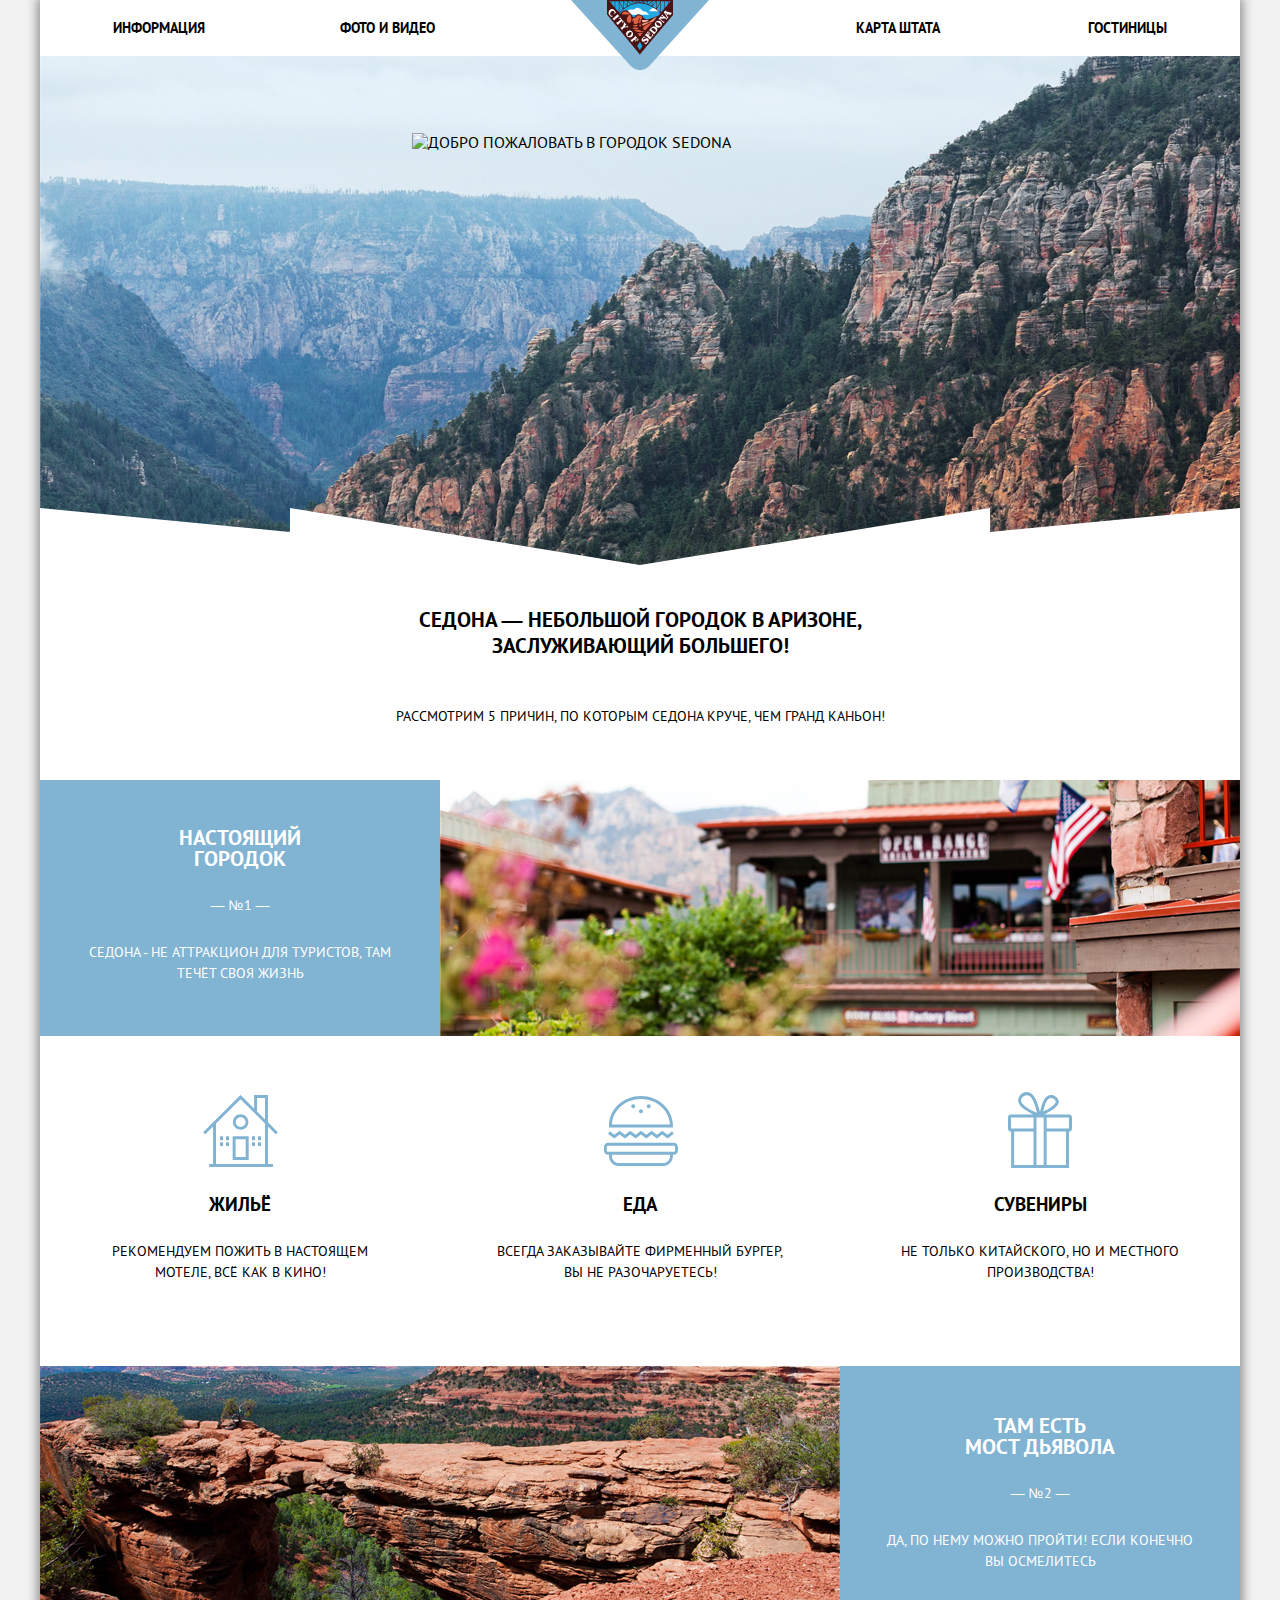
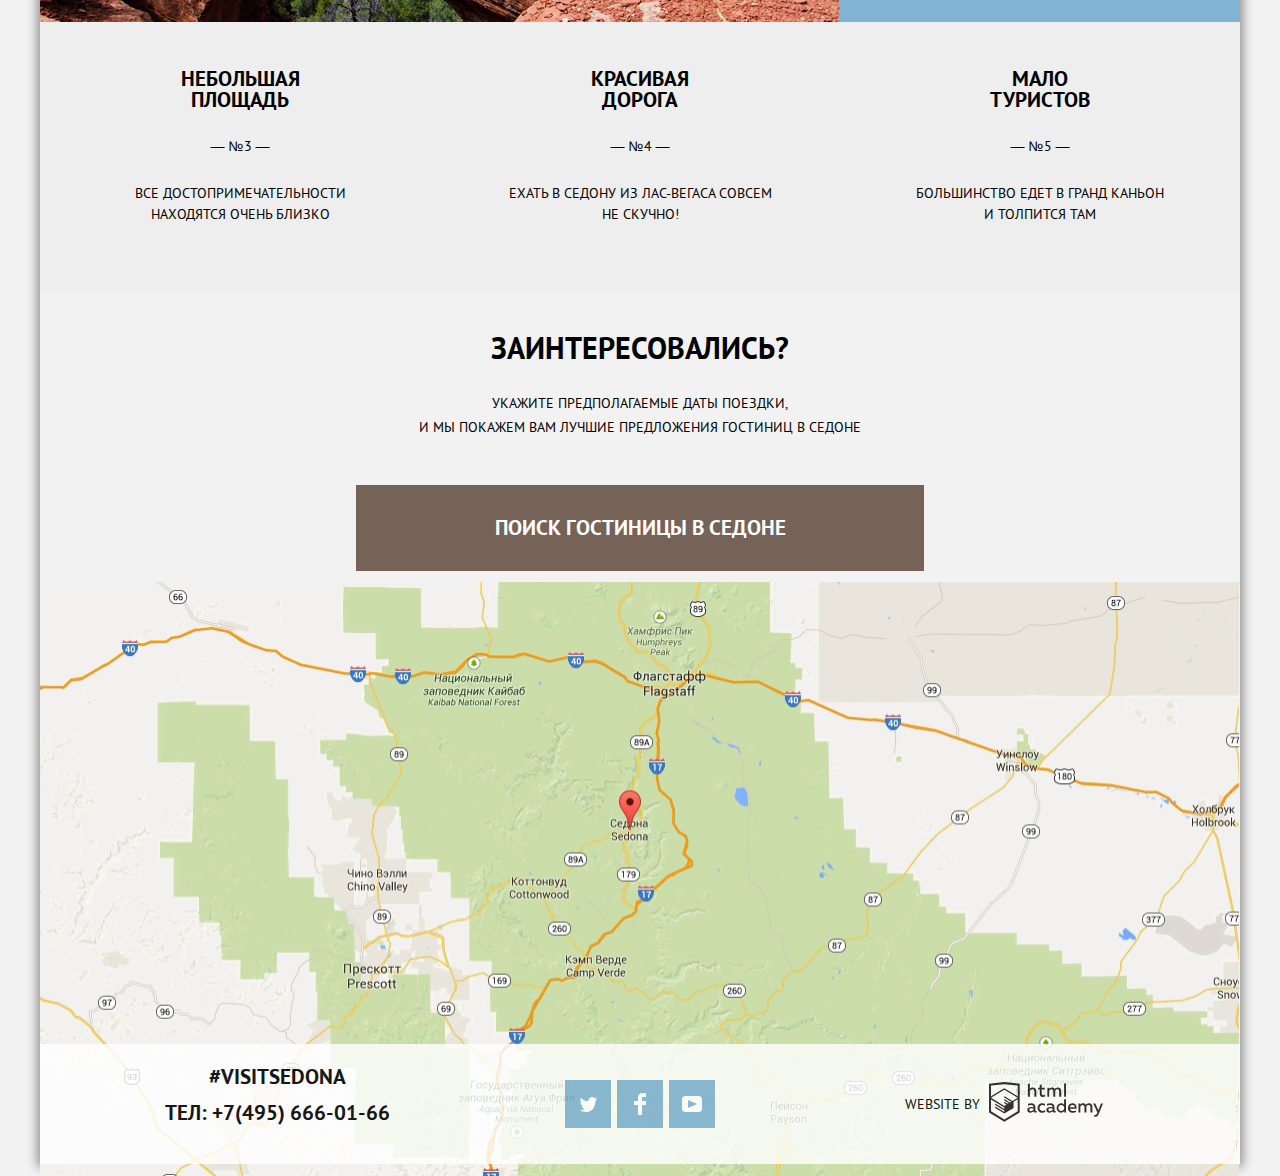
==== commit 0e2dc96c: "08.11.2020 19:35" ====
--- a/index.html
+++ b/index.html
@@ -6,7 +6,7 @@
   <meta name="viewport" content="width=device-width, initial-scale=1.0">
   <title>HTML Academy: Седона (Лесняк К.А.)</title>
   <link rel="stylesheet" href="css/normalize.css">
-  <link rel="stylesheet" href="css/style.min.css">
+  <link rel="stylesheet" href="css/style.css">
 </head>
 
 <body class="body-page">
@@ -32,7 +32,7 @@
       <h1 class="visually-hidden">Сайт городка SEDONA</h1>
 
       <section class="billboard clear">
-        <img src="img/welcome.png" alt="Добро пожаловать в городок SEDONA" class="greeting" width="456" height="351">
+        <img src="img/welcome.svg" alt="Добро пожаловать в городок SEDONA" class="greeting" width="456" height="351">
       </section>
 
       <section class="preview">
@@ -79,8 +79,7 @@
                 осмелитесь</p>
             </div>
             <p class="clear advantages__item-img--reverse">
-              <img src="img/bridge.jpg" alt="Фото Моста Дьявола" class="advantages__item--img" width="800"
-                height="256">
+              <img src="img/bridge.jpg" alt="Фото Моста Дьявола" class="advantages__item--img" width="800" height="256">
             </p>
           </li>
           <li>
@@ -111,75 +110,72 @@
         <p class="offer__text clear">Укажите предполагаемые даты поездки,<br> и
           мы покажем вам лучшие предложения гостиниц в Cедоне</p>
 
-        <div class="searche__form-wrap">
-          <button class="clear offer__button" type="button">Поиск гостиницы в Седоне</button>
-
-          <form class="clear searche__form popap-show" action="https://echo.htmlacademy.ru" method="post">
-            <fieldset class="clear searche__form-date searche__form-date--arrival-icon">
-              <label for="arrival" class="clear searche__form-date--arrival">Дата заезда:</label>
-              <input type="text" id="arrival" name="arrival" class="searche__form-arrival" placeholder="24 апреля 2017">
-              <button type="button" class="searche__form-date--calendar-arrival">
-                <svg class="calendar-icon" width="21" height="23" viewBox="0 0 21 23" fill="none" xmlns="http://www.w3.org/2000/svg">
-                  <path fill-rule="evenodd" clip-rule="evenodd"
-                    d="M16.406 3.02498H19.251C20.217 3.02498 21 3.84698 21 4.86198V21.164C21 22.179 20.217 23 19.251 23H1.75C0.784 23 0 22.179 0 21.164V4.86198C0 3.84698 0.784 3.02498 1.75 3.02498H4.593V1.64798C4.593 1.26698 4.887 0.958984 5.25 0.958984C5.612 0.958984 5.906 1.26698 5.906 1.64798V3.02498H9.844V1.64798C9.844 1.26698 10.138 0.958984 10.501 0.958984C10.862 0.958984 11.156 1.26698 11.156 1.64798V3.02498H15.094V1.64798C15.094 1.26698 15.387 0.958984 15.75 0.958984C16.112 0.958984 16.406 1.26698 16.406 1.64798V3.02498ZM19.5646 21.484C19.6466 21.3979 19.691 21.2828 19.688 21.164H19.689V4.86198C19.689 4.60898 19.493 4.40298 19.252 4.40298H16.407V5.78098C16.407 6.16198 16.113 6.46998 15.751 6.46998C15.388 6.46998 15.095 6.16198 15.095 5.78098V4.40298H11.157V5.78098C11.157 6.16198 10.863 6.46998 10.502 6.46998C10.139 6.46998 9.845 6.16198 9.845 5.78098V4.40298H5.907V5.78098C5.907 6.16198 5.613 6.46998 5.251 6.46998C4.888 6.46998 4.594 6.16198 4.594 5.78098V4.40298H1.75C1.50263 4.40953 1.30696 4.61458 1.312 4.86198V21.164C1.30696 21.4114 1.50263 21.6164 1.75 21.623H19.251C19.3698 21.6201 19.4826 21.5701 19.5646 21.484Z"
-                    fill="#A9A9A9" />
-                  <path fill-rule="evenodd" clip-rule="evenodd"
-                    d="M4.59399 9.2251H7.21899V11.2911H4.59399V9.2251ZM4.59399 12.6681H7.21899V14.7351H4.59399V12.6681ZM7.21899 16.1121H4.59399V18.1781H7.21899V16.1121ZM9.18799 16.1121H11.813V18.1781H9.18799V16.1121ZM11.813 12.6681H9.18799V14.7351H11.813V12.6681ZM9.18799 9.2251H11.813V11.2911H9.18799V9.2251ZM16.406 16.1121H13.781V18.1781H16.406V16.1121ZM13.781 12.6681H16.406V14.7351H13.781V12.6681ZM16.406 9.2251H13.781V11.2911H16.406V9.2251Z"
-                    fill="#A9A9A9" />
+        <div class="search__form-wrap">
+          <button class="clear offer__button" type="button"><span>Поиск гостиницы в Седоне</span></button>
+
+          <form class="clear search__form" action="https://echo.htmlacademy.ru" method="post">
+            <fieldset class="clear search__form-date search__form-date--arrival-icon">
+              <label for="arrival" class="clear search__form-date--arrival">Дата заезда:</label>
+              <input type="text" id="arrival" name="arrival" class="search__form-arrival" placeholder="24 апреля 2017">
+              <button type="button" class="search__form-date--calendar-arrival">
+                <svg width="21" height="23" viewBox="0 0 21 23" fill="#A9A9A9" xmlns="http://www.w3.org/2000/svg">
+                  <path fill-rule="evenodd" clip-rule="evenodd"
+                    d="M16.406 3.02498H19.251C20.217 3.02498 21 3.84698 21 4.86198V21.164C21 22.179 20.217 23 19.251 23H1.75C0.784 23 0 22.179 0 21.164V4.86198C0 3.84698 0.784 3.02498 1.75 3.02498H4.593V1.64798C4.593 1.26698 4.887 0.958984 5.25 0.958984C5.612 0.958984 5.906 1.26698 5.906 1.64798V3.02498H9.844V1.64798C9.844 1.26698 10.138 0.958984 10.501 0.958984C10.862 0.958984 11.156 1.26698 11.156 1.64798V3.02498H15.094V1.64798C15.094 1.26698 15.387 0.958984 15.75 0.958984C16.112 0.958984 16.406 1.26698 16.406 1.64798V3.02498ZM19.5646 21.484C19.6466 21.3979 19.691 21.2828 19.688 21.164H19.689V4.86198C19.689 4.60898 19.493 4.40298 19.252 4.40298H16.407V5.78098C16.407 6.16198 16.113 6.46998 15.751 6.46998C15.388 6.46998 15.095 6.16198 15.095 5.78098V4.40298H11.157V5.78098C11.157 6.16198 10.863 6.46998 10.502 6.46998C10.139 6.46998 9.845 6.16198 9.845 5.78098V4.40298H5.907V5.78098C5.907 6.16198 5.613 6.46998 5.251 6.46998C4.888 6.46998 4.594 6.16198 4.594 5.78098V4.40298H1.75C1.50263 4.40953 1.30696 4.61458 1.312 4.86198V21.164C1.30696 21.4114 1.50263 21.6164 1.75 21.623H19.251C19.3698 21.6201 19.4826 21.5701 19.5646 21.484Z" />
+                  <path fill-rule="evenodd" clip-rule="evenodd"
+                    d="M4.59399 9.2251H7.21899V11.2911H4.59399V9.2251ZM4.59399 12.6681H7.21899V14.7351H4.59399V12.6681ZM7.21899 16.1121H4.59399V18.1781H7.21899V16.1121ZM9.18799 16.1121H11.813V18.1781H9.18799V16.1121ZM11.813 12.6681H9.18799V14.7351H11.813V12.6681ZM9.18799 9.2251H11.813V11.2911H9.18799V9.2251ZM16.406 16.1121H13.781V18.1781H16.406V16.1121ZM13.781 12.6681H16.406V14.7351H13.781V12.6681ZM16.406 9.2251H13.781V11.2911H16.406V9.2251Z" />
                 </svg>
               </button>
             </fieldset>
 
-            <fieldset class="clear searche__form-date searche__form-date--departure-icon">
-              <label for="departure" class="clear searche__form-date--departure">Дата выезда:</label>
-              <input type="text" id="departure" name="departure" class="searche__form-departure" placeholder="31 апреля 2017">
-              <button type="button" class="searche__form-date--calendar-departure">
-                <svg class="calendar-icon" width="21" height="23" viewBox="0 0 21 23" fill="none" xmlns="http://www.w3.org/2000/svg">
-                  <path fill-rule="evenodd" clip-rule="evenodd"
-                    d="M16.406 3.02498H19.251C20.217 3.02498 21 3.84698 21 4.86198V21.164C21 22.179 20.217 23 19.251 23H1.75C0.784 23 0 22.179 0 21.164V4.86198C0 3.84698 0.784 3.02498 1.75 3.02498H4.593V1.64798C4.593 1.26698 4.887 0.958984 5.25 0.958984C5.612 0.958984 5.906 1.26698 5.906 1.64798V3.02498H9.844V1.64798C9.844 1.26698 10.138 0.958984 10.501 0.958984C10.862 0.958984 11.156 1.26698 11.156 1.64798V3.02498H15.094V1.64798C15.094 1.26698 15.387 0.958984 15.75 0.958984C16.112 0.958984 16.406 1.26698 16.406 1.64798V3.02498ZM19.5646 21.484C19.6466 21.3979 19.691 21.2828 19.688 21.164H19.689V4.86198C19.689 4.60898 19.493 4.40298 19.252 4.40298H16.407V5.78098C16.407 6.16198 16.113 6.46998 15.751 6.46998C15.388 6.46998 15.095 6.16198 15.095 5.78098V4.40298H11.157V5.78098C11.157 6.16198 10.863 6.46998 10.502 6.46998C10.139 6.46998 9.845 6.16198 9.845 5.78098V4.40298H5.907V5.78098C5.907 6.16198 5.613 6.46998 5.251 6.46998C4.888 6.46998 4.594 6.16198 4.594 5.78098V4.40298H1.75C1.50263 4.40953 1.30696 4.61458 1.312 4.86198V21.164C1.30696 21.4114 1.50263 21.6164 1.75 21.623H19.251C19.3698 21.6201 19.4826 21.5701 19.5646 21.484Z"
-                    fill="#A9A9A9" />
-                  <path fill-rule="evenodd" clip-rule="evenodd"
-                    d="M4.59399 9.2251H7.21899V11.2911H4.59399V9.2251ZM4.59399 12.6681H7.21899V14.7351H4.59399V12.6681ZM7.21899 16.1121H4.59399V18.1781H7.21899V16.1121ZM9.18799 16.1121H11.813V18.1781H9.18799V16.1121ZM11.813 12.6681H9.18799V14.7351H11.813V12.6681ZM9.18799 9.2251H11.813V11.2911H9.18799V9.2251ZM16.406 16.1121H13.781V18.1781H16.406V16.1121ZM13.781 12.6681H16.406V14.7351H13.781V12.6681ZM16.406 9.2251H13.781V11.2911H16.406V9.2251Z"
-                    fill="#A9A9A9" />
+            <fieldset class="clear search__form-date search__form-date--departure-icon">
+              <label for="departure" class="clear search__form-date--departure">Дата выезда:</label>
+              <input type="text" id="departure" name="departure" class="search__form-departure"
+                placeholder="31 апреля 2017">
+              <button type="button" class="search__form-date--calendar-departure">
+                <svg width="21" height="23" viewBox="0 0 21 23" fill="#A9A9A9" xmlns="http://www.w3.org/2000/svg">
+                  <path fill-rule="evenodd" clip-rule="evenodd"
+                    d="M16.406 3.02498H19.251C20.217 3.02498 21 3.84698 21 4.86198V21.164C21 22.179 20.217 23 19.251 23H1.75C0.784 23 0 22.179 0 21.164V4.86198C0 3.84698 0.784 3.02498 1.75 3.02498H4.593V1.64798C4.593 1.26698 4.887 0.958984 5.25 0.958984C5.612 0.958984 5.906 1.26698 5.906 1.64798V3.02498H9.844V1.64798C9.844 1.26698 10.138 0.958984 10.501 0.958984C10.862 0.958984 11.156 1.26698 11.156 1.64798V3.02498H15.094V1.64798C15.094 1.26698 15.387 0.958984 15.75 0.958984C16.112 0.958984 16.406 1.26698 16.406 1.64798V3.02498ZM19.5646 21.484C19.6466 21.3979 19.691 21.2828 19.688 21.164H19.689V4.86198C19.689 4.60898 19.493 4.40298 19.252 4.40298H16.407V5.78098C16.407 6.16198 16.113 6.46998 15.751 6.46998C15.388 6.46998 15.095 6.16198 15.095 5.78098V4.40298H11.157V5.78098C11.157 6.16198 10.863 6.46998 10.502 6.46998C10.139 6.46998 9.845 6.16198 9.845 5.78098V4.40298H5.907V5.78098C5.907 6.16198 5.613 6.46998 5.251 6.46998C4.888 6.46998 4.594 6.16198 4.594 5.78098V4.40298H1.75C1.50263 4.40953 1.30696 4.61458 1.312 4.86198V21.164C1.30696 21.4114 1.50263 21.6164 1.75 21.623H19.251C19.3698 21.6201 19.4826 21.5701 19.5646 21.484Z" />
+                  <path fill-rule="evenodd" clip-rule="evenodd"
+                    d="M4.59399 9.2251H7.21899V11.2911H4.59399V9.2251ZM4.59399 12.6681H7.21899V14.7351H4.59399V12.6681ZM7.21899 16.1121H4.59399V18.1781H7.21899V16.1121ZM9.18799 16.1121H11.813V18.1781H9.18799V16.1121ZM11.813 12.6681H9.18799V14.7351H11.813V12.6681ZM9.18799 9.2251H11.813V11.2911H9.18799V9.2251ZM16.406 16.1121H13.781V18.1781H16.406V16.1121ZM13.781 12.6681H16.406V14.7351H13.781V12.6681ZM16.406 9.2251H13.781V11.2911H16.406V9.2251Z" />
                 </svg>
               </button>
             </fieldset>
 
-            <fieldset class="clear searche__form-quantity">
-
-              <label for="grown" class="clear searche__form-quantity-grown">Взрослые</label>
-              <button type="button" class="searche__form-quantity--minus">
-                <svg width="12" height="3" viewBox="0 0 12 3" fill="none" xmlns="http://www.w3.org/2000/svg">
-                  <rect width="12" height="3" fill="#A9A9A9" />
-                </svg>
-              </button>
-              <input type="text" id="grown" name="grown" class="clear searche__form-quantity--grown" placeholder="2">
-              <button type="button" class="searche__form-quantity--plus">
-                <svg width="11" height="11" viewBox="0 0 11 11" fill="none" xmlns="http://www.w3.org/2000/svg">
-                  <path fill-rule="evenodd" clip-rule="evenodd"
-                    d="M4.23086 6.76932V11H6.76932V6.76932H11V4.23086H6.76932V0H4.23085V4.23086H0V6.76932H4.23086Z"
-                    fill="#A9A9A9" />
-                </svg>
-              </button>
-
-              <label for="child" class="searche__form-quantity-child">Дети</label>
-              <button type="button" class="searche__form-quantity--minus">
-                <svg width="12" height="3" viewBox="0 0 12 3" fill="none" xmlns="http://www.w3.org/2000/svg">
-                  <rect width="12" height="3" fill="#A9A9A9" />
-                </svg>
-              </button>
-              <input type="text" id="child" name="child" class="clear searche__form-quantity--child" placeholder="2">
-              <button type="button" class="searche__form-quantity--plus">
-                <svg width="11" height="11" viewBox="0 0 11 11" fill="none" xmlns="http://www.w3.org/2000/svg">
-                  <path fill-rule="evenodd" clip-rule="evenodd"
-                    d="M4.23086 6.76932V11H6.76932V6.76932H11V4.23086H6.76932V0H4.23085V4.23086H0V6.76932H4.23086Z"
-                    fill="#A9A9A9" />
+            <fieldset class="clear search__form-quantity">
+
+              <label for="grown" class="clear search__form-quantity-grown">Взрослые</label>
+              <button type="button" class="search__form-quantity--minus"><span class="visually-hidden">Кнопка
+                  минус</span>
+                <svg width="12" height="3" viewBox="0 0 12 3" fill="#A9A9A9" xmlns="http://www.w3.org/2000/svg">
+                  <rect width="12" height="3" />
+                </svg>
+              </button>
+              <input type="text" id="grown" name="grown" class="clear search__form-quantity--grown" placeholder="2">
+              <button type="button" class="search__form-quantity--plus"><span class="visually-hidden">Кнопка плюс</span>
+                <svg width="11" height="11" viewBox="0 0 11 11" fill="#A9A9A9" xmlns="http://www.w3.org/2000/svg">
+                  <path fill-rule="evenodd" clip-rule="evenodd"
+                    d="M4.23086 6.76932V11H6.76932V6.76932H11V4.23086H6.76932V0H4.23085V4.23086H0V6.76932H4.23086Z" />
+                </svg>
+              </button>
+
+              <label for="child" class="search__form-quantity-child">Дети</label>
+              <button type="button" class="search__form-quantity--minus"><span class="visually-hidden">Кнопка
+                  минус</span>
+                <svg width="12" height="3" viewBox="0 0 12 3" fill="#A9A9A9" xmlns="http://www.w3.org/2000/svg">
+                  <rect width="12" height="3" />
+                </svg>
+              </button>
+              <input type="text" id="child" name="child" class="clear search__form-quantity--child" placeholder="0">
+              <button type="button" class="search__form-quantity--plus"><span class="visually-hidden">Кнопка плюс</span>
+                <svg width="11" height="11" viewBox="0 0 11 11" fill="#A9A9A9" xmlns="http://www.w3.org/2000/svg">
+                  <path fill-rule="evenodd" clip-rule="evenodd"
+                    d="M4.23086 6.76932V11H6.76932V6.76932H11V4.23086H6.76932V0H4.23085V4.23086H0V6.76932H4.23086Z" />
                 </svg>
               </button>
 
             </fieldset>
 
-            <button class="clear searche__form-button" type="submit">Найти</button>
+            <button class="clear search__form-button" type="submit"><span>Найти</span></button>
 
           </form>
         </div>
@@ -235,12 +231,12 @@
         </ul>
       </section>
       <p class="main-footer__logo">
+        <span class="visually-hidden">Логотип HTML Academy</span>
         <span class="main-footer__text">Website by</span>
         <a class="main-footer__logo-htmlacademy" href="https://htmlacademy.ru/intensive/htmlcss">
-          <svg width="115" height="41" viewBox="0 0 115 41" fill="none" xmlns="http://www.w3.org/2000/svg">
+          <svg width="115" height="41" viewBox="0 0 115 41" fill="#231F20" xmlns="http://www.w3.org/2000/svg">
             <path fill-rule="evenodd" clip-rule="evenodd"
-              d="M15.5197 1.05737H15.3509L0 2.71895V31.4945L15.3509 40.8382L30.7018 31.4945V2.71895L15.5197 1.05737ZM77.0183 2.62185H75.0876V15.7311H77.0183V2.62185ZM40.8619 2.63264V7.76843C41.6131 6.9864 42.6386 6.5436 43.7105 6.53843C44.6823 6.47908 45.6329 6.84495 46.3253 7.54479C47.0177 8.24462 47.3866 9.21244 47.3399 10.2068V15.7634H45.367V10.4658C45.4231 9.94897 45.2754 9.43059 44.9566 9.02553C44.6377 8.62047 44.174 8.36218 43.6683 8.3079H43.3518C42.3456 8.36979 41.4321 8.9295 40.9041 9.80764V15.7634H38.8995V2.63264H40.8619ZM77.0183 31.4837H75.2775V30.0595C74.4828 31.1353 73.23 31.7538 71.9119 31.7211C69.4751 31.5528 67.5825 29.4822 67.5825 26.9845C67.5825 24.4867 69.4751 22.4162 71.9119 22.2479C73.1195 22.2052 74.2818 22.7203 75.0771 23.6505V18.3205H77.0183V31.4837ZM47.0656 30.0595C47.263 30.0515 47.4583 30.0152 47.6459 29.9516V31.3866C47.2482 31.5404 46.826 31.6172 46.4009 31.6132C45.6482 31.6769 44.9394 31.2429 44.639 30.5342C43.7036 31.31 42.5302 31.7227 41.3261 31.6995C39.733 31.6995 38.256 30.804 38.256 28.9482C38.256 26.65 40.3661 25.9379 42.1702 25.9379C42.9402 25.9505 43.707 26.0408 44.4596 26.2076V25.884C44.4596 24.805 43.6578 23.9742 42.1491 23.9742C41.0585 23.9764 39.9804 24.2116 38.9839 24.6647V22.8305C40.0678 22.451 41.204 22.2506 42.3495 22.2371C44.8394 22.2371 46.3693 23.4455 46.3693 26.1753V29.4121C46.3546 29.5668 46.401 29.721 46.4981 29.8406C46.5951 29.9601 46.7349 30.035 46.8862 30.0487H47.0656V30.0595ZM40.2711 28.8403C40.298 29.229 40.4761 29.5905 40.7655 29.844C41.055 30.0974 41.4317 30.2217 41.8115 30.189H41.9275C42.8819 30.1906 43.7973 29.8022 44.4702 29.11V27.5779C43.842 27.4414 43.2026 27.3655 42.5605 27.3513C41.5055 27.3513 40.2817 27.7074 40.2817 28.8403H40.2711ZM56.0229 22.9384C55.1962 22.4632 54.2596 22.2246 53.3115 22.2479H52.9422C51.7332 22.2873 50.5891 22.8166 49.7619 23.7192C48.9347 24.6218 48.4923 25.8236 48.5321 27.06V27.5024C48.6957 30.0004 50.805 31.8921 53.2482 31.7318C54.2519 31.7555 55.2477 31.5452 56.1601 31.1168V29.2718C55.3769 29.7215 54.4945 29.9591 53.5963 29.9624C52.5199 30.0288 51.4963 29.4793 50.9385 28.5356C50.3806 27.5918 50.3806 26.4095 50.9385 25.4658C51.4963 24.522 52.5199 23.9725 53.5963 24.039C54.461 24.0357 55.3066 24.2989 56.0229 24.7942V22.9384ZM66.1514 30.0595C66.3488 30.0515 66.5441 30.0152 66.7317 29.9516V31.3866C66.334 31.5404 65.9118 31.6172 65.4867 31.6132C64.734 31.6769 64.0252 31.2429 63.7248 30.5342C62.7894 31.31 61.616 31.7227 60.4119 31.6995C58.8188 31.6995 57.3417 30.804 57.3417 28.9482C57.3417 26.65 59.4518 25.9379 61.256 25.9379C62.0259 25.9505 62.7928 26.0408 63.5454 26.2076V25.884C63.5454 24.805 62.7436 23.9742 61.2349 23.9742C60.1443 23.9764 59.0662 24.2116 58.0697 24.6647V22.8305C59.1536 22.451 60.2897 22.2506 61.4353 22.2371C63.9252 22.2371 65.455 23.4455 65.455 26.1753V29.4121C65.4404 29.5668 65.4868 29.721 65.5838 29.8406C65.6809 29.9601 65.8207 30.035 65.972 30.0487H66.1514V30.0595ZM59.855 29.8481C59.5632 29.5943 59.3837 29.2311 59.3569 28.8403H59.378C59.378 27.7074 60.5385 27.3513 61.6569 27.3513C62.299 27.3655 62.9383 27.4414 63.5665 27.5779V29.11C62.8937 29.8022 61.9782 30.1906 61.0239 30.189H60.9078C60.5263 30.2247 60.1469 30.1019 59.855 29.8481ZM69.3271 26.9305C69.3271 25.2859 70.6308 23.9526 72.239 23.9526L72.2601 24.0066C73.4742 24.0066 74.5742 24.7382 75.0665 25.8732V28.0311C74.5856 29.1871 73.4673 29.9296 72.239 29.9084C70.6308 29.9084 69.3271 28.5752 69.3271 26.9305ZM83.3486 22.2479C86.8408 22.2479 88.0541 25.1395 87.4844 27.7397H80.922C81.1436 29.3582 82.6839 30.0163 84.2876 30.0163C85.2509 30.0196 86.2027 29.8021 87.0729 29.3797V31.1061C86.0736 31.5421 84.9939 31.7519 83.9078 31.7211C81.2385 31.7211 78.8963 30.189 78.8963 26.9521C78.8362 25.7502 79.2482 24.5736 80.0408 23.6841C80.8334 22.7945 81.9408 22.2658 83.1165 22.2155H83.3486V22.2479ZM80.8693 26.1753C80.9704 24.8237 82.1216 23.8104 83.4436 23.9095H83.4858C84.1064 23.8531 84.7196 24.08 85.1612 24.5295C85.6028 24.979 85.8275 25.6051 85.7752 26.24H80.8693V26.1753ZM89.489 31.4621V22.4961H91.2298V23.575C91.9777 22.7197 93.041 22.2229 94.1628 22.2047C95.2951 22.1328 96.3712 22.7163 96.9482 23.7153C97.7407 22.8335 98.8477 22.3161 100.018 22.2803C100.952 22.2327 101.859 22.6011 102.507 23.2901C103.154 23.9792 103.478 24.9213 103.394 25.8732V31.4837H101.39V25.9271C101.437 25.4734 101.306 25.0191 101.024 24.6647C100.743 24.3104 100.336 24.0852 99.8917 24.039H99.6174C98.7512 24.0941 97.9525 24.536 97.4335 25.2474V31.4837H95.4289V25.9271C95.4728 25.47 95.3357 25.0139 95.0481 24.6611C94.7606 24.3082 94.3467 24.088 93.8991 24.0497H93.6881C92.7466 24.1344 91.8915 24.6449 91.3564 25.4416V31.5161H89.5312L89.489 31.4621ZM113.977 22.4745H111.972L109.324 29.2718L106.306 22.4853H104.196L108.417 31.5484L108.237 32.0016C107.72 33.3611 107.003 34.0516 106.053 34.0516C105.75 34.0548 105.447 34.0112 105.156 33.9221V35.6161C105.536 35.7125 105.926 35.7632 106.317 35.7671C107.646 35.7671 108.902 35.0226 109.851 32.6813L113.977 22.4745ZM52.689 6.78658V3.54974L50.7266 4.01369V6.73264H49.144V8.49132H50.7899V12.9905C50.7231 13.817 51.0244 14.6301 51.61 15.2038C52.1955 15.7775 53.0028 16.0505 53.8073 15.9468C54.5996 15.9535 55.3875 15.8259 56.139 15.5692V13.8429C55.5727 14.0781 54.9672 14.199 54.356 14.199C53.2165 14.199 52.689 13.8105 52.689 12.6237V8.5129H55.8541V6.78658H52.689ZM58.3862 15.7526V6.75421H60.1376V7.83316C60.8811 6.97655 61.9403 6.476 63.0601 6.45211C64.1624 6.38099 65.2146 6.93142 65.8032 7.88711C66.5958 7.00534 67.7028 6.48794 68.8734 6.45211C69.8138 6.41462 70.7233 6.79859 71.364 7.50353C72.0046 8.20846 72.3126 9.16418 72.2073 10.1205V15.7418H70.2028V10.1853C70.2499 9.73151 70.1184 9.27721 69.8373 8.92287C69.5561 8.56853 69.1485 8.34334 68.7046 8.29711H68.4619C67.5957 8.35228 66.797 8.7942 66.278 9.50553V15.7418H64.2734V10.1853C64.3206 9.73151 64.1891 9.27721 63.9079 8.92287C63.6268 8.56853 63.2191 8.34334 62.7752 8.29711H62.5326C61.5911 8.38181 60.736 8.89229 60.2009 9.68895V15.7634H58.3862V15.7526ZM28.6972 30.3033L28.7078 30.2968L28.6972 30.3184V30.3033ZM28.6972 18.3205V30.3033L15.3509 38.4321L2.00459 30.3184V18.5147L15.2876 26.6068V28.0311L6.18257 22.5284V23.9418L15.3404 29.5632V31.0629L6.19312 25.4955V26.9521L15.3509 32.5734L24.5826 26.9197V20.8129L28.6972 18.3205ZM28.7078 16.7776L25.0362 18.9355L23.3482 20.0145L15.3087 15.0837V16.4971L22.156 20.7266L22.0083 20.8237L20.9532 21.4063L15.2876 17.9537V19.3995L19.761 22.1184L18.706 22.8413L15.3298 20.7913V22.2047L17.5454 23.5426L15.2982 24.9021L2.11009 16.864L15.3087 8.72869L28.7078 16.7776ZM15.2876 7.27211L28.7078 15.3534V4.56395L15.3615 3.12895L2.01514 4.56395V15.3534L15.2876 7.27211Z"
-              fill="#231F20" />
+              d="M15.5197 1.05737H15.3509L0 2.71895V31.4945L15.3509 40.8382L30.7018 31.4945V2.71895L15.5197 1.05737ZM77.0183 2.62185H75.0876V15.7311H77.0183V2.62185ZM40.8619 2.63264V7.76843C41.6131 6.9864 42.6386 6.5436 43.7105 6.53843C44.6823 6.47908 45.6329 6.84495 46.3253 7.54479C47.0177 8.24462 47.3866 9.21244 47.3399 10.2068V15.7634H45.367V10.4658C45.4231 9.94897 45.2754 9.43059 44.9566 9.02553C44.6377 8.62047 44.174 8.36218 43.6683 8.3079H43.3518C42.3456 8.36979 41.4321 8.9295 40.9041 9.80764V15.7634H38.8995V2.63264H40.8619ZM77.0183 31.4837H75.2775V30.0595C74.4828 31.1353 73.23 31.7538 71.9119 31.7211C69.4751 31.5528 67.5825 29.4822 67.5825 26.9845C67.5825 24.4867 69.4751 22.4162 71.9119 22.2479C73.1195 22.2052 74.2818 22.7203 75.0771 23.6505V18.3205H77.0183V31.4837ZM47.0656 30.0595C47.263 30.0515 47.4583 30.0152 47.6459 29.9516V31.3866C47.2482 31.5404 46.826 31.6172 46.4009 31.6132C45.6482 31.6769 44.9394 31.2429 44.639 30.5342C43.7036 31.31 42.5302 31.7227 41.3261 31.6995C39.733 31.6995 38.256 30.804 38.256 28.9482C38.256 26.65 40.3661 25.9379 42.1702 25.9379C42.9402 25.9505 43.707 26.0408 44.4596 26.2076V25.884C44.4596 24.805 43.6578 23.9742 42.1491 23.9742C41.0585 23.9764 39.9804 24.2116 38.9839 24.6647V22.8305C40.0678 22.451 41.204 22.2506 42.3495 22.2371C44.8394 22.2371 46.3693 23.4455 46.3693 26.1753V29.4121C46.3546 29.5668 46.401 29.721 46.4981 29.8406C46.5951 29.9601 46.7349 30.035 46.8862 30.0487H47.0656V30.0595ZM40.2711 28.8403C40.298 29.229 40.4761 29.5905 40.7655 29.844C41.055 30.0974 41.4317 30.2217 41.8115 30.189H41.9275C42.8819 30.1906 43.7973 29.8022 44.4702 29.11V27.5779C43.842 27.4414 43.2026 27.3655 42.5605 27.3513C41.5055 27.3513 40.2817 27.7074 40.2817 28.8403H40.2711ZM56.0229 22.9384C55.1962 22.4632 54.2596 22.2246 53.3115 22.2479H52.9422C51.7332 22.2873 50.5891 22.8166 49.7619 23.7192C48.9347 24.6218 48.4923 25.8236 48.5321 27.06V27.5024C48.6957 30.0004 50.805 31.8921 53.2482 31.7318C54.2519 31.7555 55.2477 31.5452 56.1601 31.1168V29.2718C55.3769 29.7215 54.4945 29.9591 53.5963 29.9624C52.5199 30.0288 51.4963 29.4793 50.9385 28.5356C50.3806 27.5918 50.3806 26.4095 50.9385 25.4658C51.4963 24.522 52.5199 23.9725 53.5963 24.039C54.461 24.0357 55.3066 24.2989 56.0229 24.7942V22.9384ZM66.1514 30.0595C66.3488 30.0515 66.5441 30.0152 66.7317 29.9516V31.3866C66.334 31.5404 65.9118 31.6172 65.4867 31.6132C64.734 31.6769 64.0252 31.2429 63.7248 30.5342C62.7894 31.31 61.616 31.7227 60.4119 31.6995C58.8188 31.6995 57.3417 30.804 57.3417 28.9482C57.3417 26.65 59.4518 25.9379 61.256 25.9379C62.0259 25.9505 62.7928 26.0408 63.5454 26.2076V25.884C63.5454 24.805 62.7436 23.9742 61.2349 23.9742C60.1443 23.9764 59.0662 24.2116 58.0697 24.6647V22.8305C59.1536 22.451 60.2897 22.2506 61.4353 22.2371C63.9252 22.2371 65.455 23.4455 65.455 26.1753V29.4121C65.4404 29.5668 65.4868 29.721 65.5838 29.8406C65.6809 29.9601 65.8207 30.035 65.972 30.0487H66.1514V30.0595ZM59.855 29.8481C59.5632 29.5943 59.3837 29.2311 59.3569 28.8403H59.378C59.378 27.7074 60.5385 27.3513 61.6569 27.3513C62.299 27.3655 62.9383 27.4414 63.5665 27.5779V29.11C62.8937 29.8022 61.9782 30.1906 61.0239 30.189H60.9078C60.5263 30.2247 60.1469 30.1019 59.855 29.8481ZM69.3271 26.9305C69.3271 25.2859 70.6308 23.9526 72.239 23.9526L72.2601 24.0066C73.4742 24.0066 74.5742 24.7382 75.0665 25.8732V28.0311C74.5856 29.1871 73.4673 29.9296 72.239 29.9084C70.6308 29.9084 69.3271 28.5752 69.3271 26.9305ZM83.3486 22.2479C86.8408 22.2479 88.0541 25.1395 87.4844 27.7397H80.922C81.1436 29.3582 82.6839 30.0163 84.2876 30.0163C85.2509 30.0196 86.2027 29.8021 87.0729 29.3797V31.1061C86.0736 31.5421 84.9939 31.7519 83.9078 31.7211C81.2385 31.7211 78.8963 30.189 78.8963 26.9521C78.8362 25.7502 79.2482 24.5736 80.0408 23.6841C80.8334 22.7945 81.9408 22.2658 83.1165 22.2155H83.3486V22.2479ZM80.8693 26.1753C80.9704 24.8237 82.1216 23.8104 83.4436 23.9095H83.4858C84.1064 23.8531 84.7196 24.08 85.1612 24.5295C85.6028 24.979 85.8275 25.6051 85.7752 26.24H80.8693V26.1753ZM89.489 31.4621V22.4961H91.2298V23.575C91.9777 22.7197 93.041 22.2229 94.1628 22.2047C95.2951 22.1328 96.3712 22.7163 96.9482 23.7153C97.7407 22.8335 98.8477 22.3161 100.018 22.2803C100.952 22.2327 101.859 22.6011 102.507 23.2901C103.154 23.9792 103.478 24.9213 103.394 25.8732V31.4837H101.39V25.9271C101.437 25.4734 101.306 25.0191 101.024 24.6647C100.743 24.3104 100.336 24.0852 99.8917 24.039H99.6174C98.7512 24.0941 97.9525 24.536 97.4335 25.2474V31.4837H95.4289V25.9271C95.4728 25.47 95.3357 25.0139 95.0481 24.6611C94.7606 24.3082 94.3467 24.088 93.8991 24.0497H93.6881C92.7466 24.1344 91.8915 24.6449 91.3564 25.4416V31.5161H89.5312L89.489 31.4621ZM113.977 22.4745H111.972L109.324 29.2718L106.306 22.4853H104.196L108.417 31.5484L108.237 32.0016C107.72 33.3611 107.003 34.0516 106.053 34.0516C105.75 34.0548 105.447 34.0112 105.156 33.9221V35.6161C105.536 35.7125 105.926 35.7632 106.317 35.7671C107.646 35.7671 108.902 35.0226 109.851 32.6813L113.977 22.4745ZM52.689 6.78658V3.54974L50.7266 4.01369V6.73264H49.144V8.49132H50.7899V12.9905C50.7231 13.817 51.0244 14.6301 51.61 15.2038C52.1955 15.7775 53.0028 16.0505 53.8073 15.9468C54.5996 15.9535 55.3875 15.8259 56.139 15.5692V13.8429C55.5727 14.0781 54.9672 14.199 54.356 14.199C53.2165 14.199 52.689 13.8105 52.689 12.6237V8.5129H55.8541V6.78658H52.689ZM58.3862 15.7526V6.75421H60.1376V7.83316C60.8811 6.97655 61.9403 6.476 63.0601 6.45211C64.1624 6.38099 65.2146 6.93142 65.8032 7.88711C66.5958 7.00534 67.7028 6.48794 68.8734 6.45211C69.8138 6.41462 70.7233 6.79859 71.364 7.50353C72.0046 8.20846 72.3126 9.16418 72.2073 10.1205V15.7418H70.2028V10.1853C70.2499 9.73151 70.1184 9.27721 69.8373 8.92287C69.5561 8.56853 69.1485 8.34334 68.7046 8.29711H68.4619C67.5957 8.35228 66.797 8.7942 66.278 9.50553V15.7418H64.2734V10.1853C64.3206 9.73151 64.1891 9.27721 63.9079 8.92287C63.6268 8.56853 63.2191 8.34334 62.7752 8.29711H62.5326C61.5911 8.38181 60.736 8.89229 60.2009 9.68895V15.7634H58.3862V15.7526ZM28.6972 30.3033L28.7078 30.2968L28.6972 30.3184V30.3033ZM28.6972 18.3205V30.3033L15.3509 38.4321L2.00459 30.3184V18.5147L15.2876 26.6068V28.0311L6.18257 22.5284V23.9418L15.3404 29.5632V31.0629L6.19312 25.4955V26.9521L15.3509 32.5734L24.5826 26.9197V20.8129L28.6972 18.3205ZM28.7078 16.7776L25.0362 18.9355L23.3482 20.0145L15.3087 15.0837V16.4971L22.156 20.7266L22.0083 20.8237L20.9532 21.4063L15.2876 17.9537V19.3995L19.761 22.1184L18.706 22.8413L15.3298 20.7913V22.2047L17.5454 23.5426L15.2982 24.9021L2.11009 16.864L15.3087 8.72869L28.7078 16.7776ZM15.2876 7.27211L28.7078 15.3534V4.56395L15.3615 3.12895L2.01514 4.56395V15.3534L15.2876 7.27211Z" />
           </svg>
         </a>
       </p>
@@ -248,7 +244,7 @@
 
   </div>
 
-  <script src="js/script.min.js"></script>
+  <script src="js/script.js"></script>
 
 </body>
 
--- a/css/style.css
+++ b/css/style.css
@@ -0,0 +1,1469 @@
+:root {
+
+  --basic-black: #000000;
+  --basic-white: #ffffff;
+  --basic-blacklight: #333333;
+  --basic-blue: #81B3D2;
+  --basic-brown: #766357;
+  --basic-grey: #F2F2F2;
+  --basic-greylight: #EEEEEE;
+  --basic-darkgrey: #666666;
+  --shadow-grey: #6A6A6A;
+
+  --hover-blue: #669EC0;
+  --hover-brown: #604E43;
+  --hover-grey: #EBEBEB;
+
+  --active-blue: #5496BD;
+  --active-brown: #503E33;
+  --active-logo: #BDBBBC;
+
+  --border: #E5E5E5;
+  --footer-bg: rgba(255,255,255, 0.9);
+  --scale-bar: #ABABAB;
+  --opacity: rgba(255, 255, 255, 0);
+  --shadow: rgba(0, 0, 0, 0.4);
+  --opacity: rgba(0, 0, 0, 0);
+  
+}
+
+/* Fonts */
+
+@font-face {
+  font-family: 'PT Sans';
+  font-style: normal;
+  font-weight: 400;
+  src: local('PT Sans'), local('PTSans-Regular'),
+       url('../fonts/ptsans.woff2') format('woff2'),
+       url('../fonts/ptsans.woff') format('woff');
+}
+
+@font-face {
+  font-family: 'PT Sans';
+  font-style: normal;
+  font-weight: 700;
+  src: local('PT Sans Bold'), local('PTSans-Bold'),
+       url('../fonts/ptsansbold.woff2') format('woff2'),
+       url('../fonts/ptsansbold.woff') format('woff');
+}
+
+.body-page {
+  font-family: 'PT Sans', 'Arial', sans-serif;
+  font-style: normal;
+  text-transform: uppercase;
+  background-color: var(--basic-grey);  
+
+  min-height: 100%;  
+  display: grid;  
+  grid-template-rows: -webkit-min-content 1fr -webkit-min-content;
+  grid-template-rows: min-content 1fr min-content;
+}
+
+.page {
+  height: 100%;
+}
+
+.container {
+  width: 100%;
+  max-width: 1200px;
+  margin: 0 auto; 
+}
+
+.visually-hidden {
+  position: absolute;
+  width: 1px;
+  height: 1px;
+  margin: -1px;
+  padding: 0;
+  overflow: hidden;
+  border: 0;
+  clip: rect(0 0 0 0)
+}
+
+.clear {
+  padding: 0;
+  margin: 0;
+  list-style: none;
+}
+
+.shadow {
+  -webkit-box-shadow: 0 0 10px 3px var(--shadow);
+          box-shadow: 0 0 10px 3px var(--shadow);
+  width: 1200px;
+}
+
+/* Header */
+
+.main-header {
+  position: relative;
+}
+
+.main-nav {
+  background-color: var(--basic-white);
+  width: 1200px;
+  height: 56px;
+}
+
+.main-nav__list {
+  font-weight: bold;
+  font-size: 14px;
+  line-height: 26px;
+  list-style: none;
+  display: -webkit-box;  
+  display: flex;
+  flex-wrap: wrap;
+  padding: 0 73px;
+  margin: 0;
+
+}
+
+.main-nav__item {
+  text-decoration: none;
+  color: var(--basic-black);
+}
+
+.main-nav__list-item {
+  width: 220px;
+  padding-top: 15px;
+  text-align: left;  
+}
+
+.main-nav__list-item:nth-child(4n+3) {
+  margin-left: auto;
+  text-align: right;  
+}
+
+.main-nav__list-item:nth-child(4n+4) {
+  text-align: right;
+  padding-left: 6px;
+}
+
+.main-nav__list-item:nth-child(2n) {
+  padding-left: 7px;
+}
+
+.main-nav__item:hover {
+  color: var(--basic-blue);
+}
+
+.main-nav__item:active {
+  opacity: 0.3;
+}
+
+.main-header__logo {
+  position: absolute;
+  width: 138px;
+  height: 70px;
+  left: 50%;
+  -webkit-transform: translateX(-50%);
+          transform: translateX(-50%);
+  top: 0;
+}
+
+.main-nav__item-active {
+  color: var(--basic-brown);
+}
+
+/* Billboard */
+
+.billboard {  
+  display: grid;  
+  grid-template-columns: auto;
+  background-image: url('../img/billboard.jpg');
+  width: 1200px;
+  min-height: 509px;
+}
+
+.greeting {  
+  justify-self: center;
+  padding-top: 77px;
+}
+
+/* Preview */
+
+.preview {
+  background-color: var(--basic-white);
+  display: -webkit-box;  
+  display: flex;
+  -webkit-box-orient: vertical;
+  -webkit-box-direction: normal;      
+          flex-direction: column;
+  -webkit-box-align: center;      
+          align-items: center;
+  position: relative;
+  padding-top: 42px;
+}
+
+.preview::before {
+  content: '';
+  position: absolute;
+  width: 1200px;
+  height: 57px;
+  background-image: url('../img/shape.svg');
+  top: -57px;
+}
+
+.preview__title {
+  font-weight: bold;
+  font-size: 21px;
+  line-height: 26px;
+  color: var(--basic-black);
+  text-align: center;
+  margin: 0;
+  margin-bottom: 44px;
+}
+
+.preview__text {
+  font-weight: normal;
+  font-size: 14px;
+  line-height: 26px;
+  color: var(--basic-black);
+  margin: 0;
+  margin-bottom: 51px;
+}
+
+/* Advantages */
+
+.advantages__item {
+  display: grid;  
+  grid-template-columns: 400px 400px 400px;  
+  grid-template-rows: auto;
+  background-color: var(--basic-white);
+}
+
+.advantages__item-text {
+  width: 400px;
+  grid-column: 1 / 2;
+  grid-row: 1 / 2;
+  display: -webkit-box;  
+  display: flex;
+  -webkit-box-orient: vertical;
+  -webkit-box-direction: normal;
+          flex-direction: column;
+  -webkit-box-align: center;      
+          align-items: center;
+  padding-top: 47px;
+}
+
+.advantages__item-img {
+  width: 800px;
+  height: 256px;
+  grid-column: 2 / -1;
+}
+
+.advantages__item--img {
+  display: block;
+}
+
+.advantages__item-text--reverse {
+  width: 400px;
+  grid-column: 3/ 4;
+  grid-row: 1 / 2;
+  padding-top: 49px;
+}
+
+.advantages__item-img--reverse {  
+  width: 800px;
+  min-height: 256px;
+  grid-column: 1 / 3;
+  grid-row: 1 / 2;
+}
+
+.advantages__item_greey-wrap { 
+  display: grid;  
+  grid-template-columns: 400px 400px 400px;
+}
+
+.advantages__item_blue {
+  background-color: var(--basic-blue);
+}
+
+.advantages__item_greey {
+  width: 400px;
+  background-color: var(--basic-greylight);
+  padding-top: 46px;
+  padding-bottom: 56px;
+}
+
+.advantages__title {
+  font-weight: bold;
+  font-size: 21px;
+  line-height: 21px;
+  color: var(--basic-black);
+  min-width: 122px;
+  text-align: center;
+  margin: 0;
+  margin-bottom: 26px;
+}
+
+.advantages__number,
+.advantages__text {
+  font-weight: normal;
+  font-size: 14px;
+  line-height: 21px;
+  color: var(--basic-black);
+  text-align: center;
+  margin: 0;
+  padding-bottom: 10px;
+}
+
+.advantages__number {
+  margin-bottom: 16px;
+}
+
+.advantages__title--white,
+.advantages__number--white,
+.advantages__text--white {
+  color: var(--basic-white);
+}
+
+/* Recommendation */
+
+.recommendation__item {
+  background-color: var(--basic-white);
+  min-height: 330px;
+  display: -webkit-box;  
+  display: flex;
+  -webkit-box-orient: vertical;
+  -webkit-box-direction: normal;      
+          flex-direction: column;
+  -webkit-box-align: center;      
+          align-items: center;
+  -webkit-box-pack: start;      
+          justify-content: flex-start;
+  position: relative;  
+}
+
+.recommendation__item-housing::before {
+  content: '';
+  width: 75px;
+  height: 72px;
+  background-image: url('../img/housing.svg');
+  position: absolute;
+  top: 59px;
+}
+
+.recommendation__item-food::before {
+  content: '';
+  width: 75px;
+  height: 70px;
+  background-image: url('../img/food.svg');
+  position: absolute;
+  top: 60px;
+}
+
+.recommendation__item-souvenirs::before {
+  content: '';
+  width: 64px;
+  height: 77px;
+  background-image: url('../img/souvenirs.svg');
+  position: absolute;
+  top: 55px;
+}
+
+.recommendation__title {
+  padding-top: 139px;
+  margin-bottom: 26px;
+}
+
+.recommendation__text {
+  font-weight: normal;
+  font-size: 14px;
+  line-height: 21px;
+  color: var(--basic-black);
+  text-align: center;
+  margin: 0;
+  padding-bottom: 10px;
+}
+
+.recommendation {  
+  display: grid;  
+  grid-template-columns: 400px 400px 400px;
+}
+
+/* Offer */
+
+.offer {
+  line-height: 24px;
+  color: var(--basic-black);
+  text-transform: uppercase;
+  min-height: 291px;
+  display: -webkit-box;  
+  display: flex;
+  -webkit-box-orient: vertical;
+  -webkit-box-direction: normal;      
+          flex-direction: column;
+  -webkit-box-align: center;      
+          align-items: center;
+}
+
+.offer__title {
+  font-weight: bold;
+  font-size: 30px;
+  text-align: center;
+  padding-top: 45px;
+  margin-bottom: 31px;
+}
+
+.offer__text {
+  font-weight: normal;
+  font-size: 14px;
+  display: -webkit-box;  
+  display: flex;
+  -webkit-box-orient: vertical;
+  -webkit-box-direction: normal;      
+          flex-direction: column;
+  -webkit-box-align: center;      
+          align-items: center;
+  text-align: center;
+  margin-bottom: 46px;
+}
+
+.offer__button {
+  font-weight: bold;
+  font-size: 21px;
+  line-height: 26px;
+  text-transform: uppercase;
+  color: var(--basic-white);
+  background-color: var(--basic-brown);
+  width: 568px;
+  height: 86px;
+  border: none;  
+}
+
+.offer__button:hover {
+  background-color: var(--hover-brown);
+}
+
+.offer__button:active {
+  background-color: var(--active-brown);
+}
+
+.offer__button:active span {
+  opacity: 0.3;
+}
+
+/* Map */
+
+.map {
+  position: relative;
+}
+
+.map_img {
+  display: block;      
+}
+
+.map_iframe {
+  position: absolute;  
+}
+
+/* Footer */
+
+.main-footer {
+  font-weight: bold;
+  font-size: 21px;
+  line-height: 26px;
+  color: var(--basic-black);
+  background-color: var(--footer-bg);
+  opacity: 0.9;
+  min-height: 120px;  
+  display: grid;  
+  grid-template-columns: 400px 400px 400px;  
+}
+
+.main-footer--transform {
+  margin-top: -11%;
+  border: none;
+}
+
+.main-footer__text {
+  font-weight: normal;
+  font-size: 14px;
+  margin-right: 8px;
+}
+
+.main-footer__contacts {
+  display: -webkit-box;  
+  display: flex;
+  -webkit-box-orient: vertical;
+  -webkit-box-direction: normal;      
+          flex-direction: column;  
+  text-align: center;
+  padding-top: 20px;
+  padding-left: 74px;
+}
+
+.main-footer__contacts-hashtag {  
+  margin-bottom: 10px; 
+}
+
+.social__items {
+  display: -webkit-box;  
+  display: flex;
+  -webkit-box-pack: center;      
+          justify-content: center;
+  -webkit-box-align: center;      
+          align-items: center;
+  min-height: 120px;  
+}
+
+.social__button:nth-child(even) {
+  margin: 0 3px 0 3px;
+}
+
+
+.social__button {
+  width: 46px;
+  height: 48px;
+  background-color: var(--basic-blue);
+  display: -webkit-box;  
+  display: flex;
+  -webkit-box-align: center;      
+          align-items: center;
+  -webkit-box-pack: center;      
+          justify-content: center;
+}
+
+.social__button:hover {
+  background-color: var(--hover-blue);
+}
+
+.social__button:active {
+  background-color: var(--active-blue);
+}
+
+.social__button:active path {
+  fill-opacity: 0.3;
+}
+
+.main-footer__logo {
+  display: -webkit-box;  
+  display: flex;
+  -webkit-box-pack: start;      
+          justify-content: flex-start;
+  -webkit-box-align: center;     
+          align-items: center;
+}
+
+.main-footer__text {
+  margin-right: 9px;
+  margin-left: 65px;
+}
+
+.main-footer__logo-htmlacademy:hover svg {
+  fill: var(--basic-blue);
+}
+
+.main-footer__logo-htmlacademy:active svg {
+  fill: var(--active-logo);
+}
+
+.main-footer__contacts-tel {
+  color: var(--basic-black);
+  text-decoration: none;
+}
+
+/* search form */
+
+.search__form {  
+  position: absolute;
+  font-weight: bold;
+  font-size: 14px;
+  line-height: 26px;
+  display: -webkit-box;  
+  display: flex;    
+  background-color: var(--basic-white);  
+  padding: 55px 55px;  
+  display: none;
+  width: 458px;   
+}
+
+.search__form-show {
+  display: block;  
+  -webkit-animation: show 0.4s;  
+          animation: show 0.4s;
+  z-index: 1;  
+}
+
+.search__form-error {
+  -webkit-animation: error 0.4s;
+          animation: error 0.4s;
+}
+
+.search__form-date { 
+  position: relative;       
+  border: none;   
+}
+
+.search__form-arrival,
+.search__form-departure {
+  padding-left: 13px;
+  font-weight: bold;
+  font-size: 14px;
+  line-height: 26px;
+  text-transform: uppercase;
+  color: var(--basic-black);
+}
+
+.search__form-arrival::-webkit-input-placeholder,
+.search__form-departure::-webkit-input-placeholder {
+  font-weight: bold;
+  font-size: 14px;
+  line-height: 26px;
+  text-transform: uppercase;
+  color: var(--basic-black);
+}
+
+.search__form-arrival::-moz-placeholder,
+.search__form-departure::-moz-placeholder {
+  font-weight: bold;
+  font-size: 14px;
+  line-height: 26px;
+  text-transform: uppercase;
+  color: var(--basic-black);
+  padding-top: 5px;
+}
+
+.search__form-arrival:-moz-placeholder,
+.search__form-departure:-moz-placeholder {
+  font-weight: bold;
+  font-size: 14px;
+  line-height: 26px;
+  text-transform: uppercase;
+  color: var(--basic-black);
+}
+
+.search__form-arrival:-ms-input-placeholder,
+.search__form-departure:-ms-input-placeholder {
+  font-weight: bold;
+  font-size: 14px;
+  line-height: 26px;
+  text-transform: uppercase;
+  color: var(--basic-black);
+}
+
+.search__form-date--calendar-arrival {
+  position: absolute;    
+  border: none;
+  width: 38px;
+  height: 38px;  
+  top: 0;
+  right: 0;
+  outline-color: var(--hover-grey);
+  background: none;
+  padding: 0;   
+}
+
+.search__form-date--calendar-departure {  
+  position: absolute;
+  border: none;
+  width: 38px;
+  height: 38px;
+  top: 0;
+  right: 0;
+  outline-color: var(--hover-grey);
+  background: none;
+  padding: 0;    
+}
+
+.search__form-date--calendar-arrival:hover svg {
+  fill: var(--basic-black);
+}
+
+.search__form-date--calendar-arrival:active svg {
+  fill: var(--basic-blue);
+}
+
+.search__form-date--calendar-arrival:focus svg {
+  fill: var(--basic-brown);
+}
+
+.search__form-date--calendar-departure:hover svg {
+  fill: var(--basic-black);
+}
+
+.search__form-date--calendar-departure:active svg {
+  fill: var(--basic-blue);
+}
+
+.search__form-date--calendar-departure:focus svg {
+  fill: var(--basic-brown);
+}
+
+.search__form-date input:hover {
+  background-color: var(--hover-grey);
+}
+
+.search__form-date input:focus {
+  outline-color: var(--border);
+  background-color: var(--basic-white);
+}
+
+
+.search__form-quantity {
+  display: -webkit-box;  
+  display: flex;
+  -webkit-box-orient: horizontal;
+  -webkit-box-direction: normal;      
+          flex-direction: row; 
+  font-size: 0;     
+  border: none;
+  margin-bottom: 55px;
+  -webkit-box-align: center;      
+          align-items: center;
+  margin-top: 3px;    
+}
+
+.search__form-quantity--minus,
+.search__form-quantity--plus {   
+  width: 38px;
+  height: 38px;  
+}
+
+.search__form-quantity--plus:hover svg {
+  fill: var(--basic-black);
+}
+
+.search__form-quantity--minus:hover svg {
+  fill: var(--basic-black);
+}
+
+.search__form-quantity--plus:active svg {
+  fill: var(--basic-blue);
+}
+
+.search__form-quantity--minus:active svg {
+  fill: var(--basic-blue);
+}
+
+.search__form-quantity--grown,
+.search__form-quantity--child {
+  font-weight: bold; 
+  font-size: 14px;
+  line-height: 26px;
+  text-align: center;  
+  width: 19px;
+  height: 18px;
+  padding: 10px;
+  border: none;  
+  background-color: var(--basic-grey);
+  color: var(--basic-black);    
+}
+
+.search__form-quantity--grown::-webkit-input-placeholder,
+.search__form-quantity--child::-webkit-input-placeholder {
+  font-weight: bold; 
+  font-size: 14px;
+  line-height: 26px;
+  text-align: center; 
+  color: var(--basic-black);
+}
+
+.search__form-quantity--grown::-moz-placeholder,
+.search__form-quantity--child::-moz-placeholder {
+  font-weight: bold; 
+  font-size: 14px;
+  line-height: 26px;
+  text-align: center; 
+  color: var(--basic-black);
+}
+
+.search__form-quantity--grown:-moz-placeholder,
+.search__form-quantity--child:-moz-placeholder {
+  font-weight: bold; 
+  font-size: 14px;
+  line-height: 26px;
+  text-align: center; 
+  color: var(--basic-black);
+}
+
+.search__form-quantity--grown:-ms-input-placeholder,
+.search__form-quantity--child:-ms-input-placeholder {
+  font-weight: bold; 
+  font-size: 14px;
+  line-height: 26px;
+  text-align: center; 
+  color: var(--basic-black);
+}
+
+.search__form-quantity button {  
+  border: none;
+}
+
+.search__form-date input {
+  width: 327px;
+  height: 38px;
+  border: none;
+  margin-bottom: 27px;
+  background-color: var(--basic-grey);
+  padding-top: 0;  
+}
+
+.search__form-date--arrival {
+  margin-right: 24px;      
+}
+
+.search__form-date--departure {
+  margin-right: 21px;
+}
+
+.search__form-button {
+  font-size: 21px;
+  font-weight: bold;
+  line-height: 26px;
+  text-transform: uppercase;
+  width: 100%;   
+  height: 58px;
+  color: var(--basic-white);
+  background-color: var(--basic-blue);
+  border: none;  
+}
+
+.search__form-button:hover {
+  background-color: var(--hover-blue);
+}
+
+.search__form-button:active {  
+  background-color: var(--active-blue);
+}
+
+.search__form-button:active span {
+  opacity: 0.3;
+}
+
+.search__form-quantity-grown {
+  font-size: 14px;
+  margin-right: 44px;  
+}
+
+.search__form-quantity-child {
+  font-size: 14px;
+  margin-left: 51px;
+  margin-right: 31px;  
+}
+
+.search__form-wrap {
+  position: relative;
+}
+
+/* Form selection */
+
+.selection {
+  font-weight: normal;
+  font-size: 14px;
+  line-height: 21px;  
+  min-height: 217px;
+  color: var(--basic-white);
+  background-color: var(--basic-blue);
+  background-image: url('../img/form.jpg');
+}
+
+.selection__form {
+  display: -webkit-box;  
+  display: flex;  
+  -webkit-box-pack: start;        
+          justify-content: flex-start;
+  padding: 25px 73px 0;
+}
+
+.selection__section {
+  border: none;
+  display: -webkit-box;  
+  display: flex;
+  -webkit-box-orient: vertical;
+  -webkit-box-direction: normal;      
+          flex-direction: column;
+  width: 200px;  
+}
+
+.selection__title {
+  font-weight: bold;
+  font-size: 16px;
+}
+
+.selection__section:first-child {
+  margin-right: 55px;
+}
+
+.selection__section:last-child {
+  margin-left: auto;  
+}
+
+.selection__section label {
+  margin-left: 40px;
+  position: relative;
+  display: block;  
+  margin-top: 25px;
+  cursor: pointer;   
+}
+
+
+
+.selection__section-check + label::before {
+  content: '';
+  position: absolute;  
+  left: -40px;
+  width: 19px;
+  height: 19px;  
+  border: 2px solid var(--basic-white);
+  border-radius: 15%;  
+}
+
+.selection__section-check:focus + label::before {
+  left: -41px;
+  border: 3px solid var(--basic-white);
+}
+
+.selection__section-check:checked + label::before {
+  content: '';
+  position: absolute;
+  left: -40px;
+  width: 28px;
+  height: 24px;  
+  background-image: url('../img/checkbox-on.svg');
+  background-repeat: no-repeat;
+  border: none;
+}
+
+.selection__section-check:checked:focus + label::before {
+  background-image: url('../img/checkbox-focus.svg');
+}
+
+.selection__section-check:checked:disabled + label::before {
+  content: '';
+  position: absolute;
+  left: -40px;
+  width: 28px;
+  height: 24px;  
+  background-image: url('../img/disable.svg');
+  border: none;  
+}
+
+.selection__section-check:disabled + label::before {
+  content: '';
+  position: absolute;
+  left: -40px;
+  width: 23px;
+  height: 23px;  
+  background-image: url('../img/checkbox-off.png');
+  border: none;  
+}
+
+.selection__price-controls input {
+  border: none;
+  background-color: var(--opacity);
+  color: var(--basic-white);
+  line-height: 21px;    
+}
+
+.selection__price-controls label {
+  display: -webkit-box;  
+  display: flex;
+  border: 1px solid var(--basic-white);
+  width: 156px;
+  height: 35px;
+  margin-left: 0;
+  margin-top: 0;    
+}
+
+.selection__range-filter {  
+  width: 100%;
+  height: 2px;
+  background-color: var(--basic-white);  
+}
+
+.selection__price-controls {
+  display: -webkit-box;  
+  display: flex;  
+  margin-top: 12px;
+  margin-bottom: 19px;
+}
+
+.selection__price-controls-min {
+  margin-left: 39px;
+}
+
+.selection__price-controls-max {
+  margin-left: 15px;
+}
+
+.selection__range-scale {
+  height: 2px;
+  background-color: var(--basic-darkgrey);  
+}
+
+.selection__range-bar {
+  width: 85%;
+  height: 2px;
+  background-color: var(--basic-white);
+}
+
+.selection__min-price,
+.selection__max-price {
+  display: -webkit-box;  
+  display: flex;
+  -webkit-box-align: center;      
+          align-items: center;
+  -webkit-box-pack: center;      
+          justify-content: center;
+  height: 36px;  
+}
+
+.selection__min-price input,
+.selection__max-price input {
+  width: 40px;
+  outline: none;
+}
+
+.selection__section-button {  
+  width: 137px;
+  height: 35px;
+  text-transform: uppercase;
+  background-color: var(--opacity);
+  color: var(--basic-white);
+  border: 1px solid var(--basic-white);
+  margin-left: 85px;
+  margin-top: 33px;      
+}
+
+.selection__section-button:hover {
+  background-color: var(--basic-white);
+  color: var(--basic-black);
+}
+
+.selection__range-price {
+  position: relative;
+}
+
+.selection__toggle {
+  width: 4px;
+  height: 4px;
+  padding: 0;  
+  border: 8px solid var(--basic-white); 
+  border-radius: 50%;
+  background-color: var(--basic-darkgrey);  
+}
+
+.toggle-min {
+  position: absolute;
+  top: -12px;
+  left: -1px;
+}
+
+.selection__toggle.toggle-min:hover {
+  width: 6px;
+  height: 6px;  
+  top: -13px;
+  left: -2px;  
+}
+
+.selection__toggle:active {
+  background-color: var(--basic-black);
+}
+
+.toggle-max {
+  position: absolute;
+  top: -12px;
+  left: 252px;   
+}
+
+.selection__toggle.toggle-max:hover {
+  width: 6px;
+  height: 6px;  
+  top: -12px;
+  left: 252px;  
+}
+
+/* Sorting */
+
+.sorting {
+  font-weight: normal;
+  font-size: 12px;
+  line-height: 18px;
+  color: var(--basic-black);  
+  display: -webkit-box;    
+  display: flex;
+  -webkit-box-pack: start;      
+          justify-content: flex-start;
+  padding: 28px 73px 30px;
+  border-bottom: 1px solid var(--border);
+  background-color: var(--basic-white);
+}
+
+.sorting__title {  
+  display: -webkit-box;    
+  display: flex;
+}
+
+.sorting__title:last-child {  
+  margin-top: 5px;
+}
+
+.sorting__parameters {
+  display: -webkit-box;  
+  display: flex;
+  list-style: none;
+}
+
+.sorting__parameters li {
+  margin-top: 3px;
+}
+
+.quantity,
+.sorting_title {
+  font-weight: bold;
+  font-size: 21px;
+  line-height: 26px;
+  margin-right: 5px;
+}
+
+.sorting__quantity-result {
+  margin-right: 45px;
+}
+
+.sorting__parameters-item {
+  text-decoration: none;
+  opacity: 0.3;
+  margin-right: 30px;
+  border-bottom: 1px dashed var(--basic-blue);
+  color: var(--basic-black);
+}
+
+.sorting__parameters-item:hover {
+  color: var(--basic-blue);
+  opacity: 1;
+}
+
+.sorting__parameters-item:active {
+  color: var(--basic-black);
+  opacity: 1;
+  border: none;
+}
+
+.sorting__toggle {
+  margin: 0;
+  list-style: none;
+  margin-left: auto;
+  display: -webkit-box;  ;
+  display: flex;
+  margin-top: 7px;
+}
+
+.sorting__toggle_down {
+  margin-left: 12px;
+}
+
+.sorting__text {
+  margin-top: 4px;
+  margin-right: 43px;
+}
+
+.sorting__toggle_up path:hover,
+.sorting__toggle_down path:hover {
+  fill: var(--basic-black);
+}
+
+.sorting__toggle_up path:active,
+.sorting__toggle_down path:active {
+  fill: var(--basic-blue);
+}
+
+.sorting__toggle-current path {
+  fill: var(--basic-blue);
+}
+
+.active {
+  color: var(--basic-blue);
+  border: none;
+  opacity: 1;
+}
+
+/* Sorting-list */
+
+.sorting-list__result {  
+  display: grid;  
+  grid-template-columns: 1200px;
+}
+
+.sorting-list--clear {
+  list-style: none;
+}
+
+.sorting-list__item {
+  font-weight: normal;
+  font-size: 14px;
+  line-height: 21px;
+  color: var(--basic-blacklight);
+  display: -webkit-box;  
+  display: flex;
+  padding: 30px 73px;  
+  background-color: var(--basic-white);
+  border-bottom: 1px solid var(--border);  
+}
+
+.sorting-list__photo-img {
+  line-height: 0;
+}
+
+.sorting-list__title {
+  font-weight: bold;
+  font-size: 21px;
+  line-height: 26px;
+  color: var(--basic-black);
+  display: inline-block;
+  margin-bottom: 8px;
+  text-decoration: none;
+  vertical-align: middle;  
+}
+
+.sorting-list__title:hover {
+  color: var(--basic-blue);
+}
+
+.sorting-list__title:active {
+  color: var(--basic-black);  
+  opacity: 0.3;
+}
+
+.sorting-list__details {
+  font-weight: bold;
+  color: var(--basic-white);
+  text-decoration: none;
+  background-color: var(--basic-blue);
+  display: -webkit-box; 
+  display: flex;
+  width: 110px;
+  height: 27px;
+  -webkit-box-align: center;      
+          align-items: center;
+  -webkit-box-pack: center;      
+          justify-content: center;
+  margin-right: 6px;
+}
+
+.sorting-list__details:hover {
+  background-color: var(--hover-blue);  
+}
+
+.sorting-list__details:active {
+  background-color: var(--active-blue);  
+}
+
+.sorting-list__details:active span {
+  opacity: 0.3;
+}
+
+.sorting-list__reservation {
+  font-weight: bold;
+  color: var(--basic-white);
+  text-decoration: none;
+  background-color: var(--basic-brown);
+  display: -webkit-box;  
+  display: flex;
+  width: 142px;
+  height: 27px;
+  -webkit-box-align: center;      
+          align-items: center;
+  -webkit-box-pack: center;      
+          justify-content: center;
+}
+
+.sorting-list__reservation:hover {
+  background-color: var(--hover-brown);
+}
+
+.sorting-list__reservation:active {
+  background-color: var(--active-brown);
+}
+
+.sorting-list__reservation:active span{
+  opacity: 0.3;
+}
+
+.sorting-list__wrap {
+  display: -webkit-box;  
+  display: flex;
+  margin-bottom: 17px;
+}
+
+.sorting-list__container {
+  margin-top: -7px;
+}
+
+.sorting-list__type-hotel {
+  width: 116px;  
+}
+
+.sorting-list__photo {
+  line-height: 0;  
+  margin-right: 30px;
+}
+
+.sorting-list__rating {
+  display: -webkit-box;  
+  display: flex;
+  -webkit-box-orient: vertical;
+  -webkit-box-direction: normal;      
+          flex-direction: column;
+  -webkit-box-pack: justify;      
+          justify-content: space-between;
+  width: 110px;
+  margin-left: auto;
+}
+
+.sorting-list__buttons {
+  display: -webkit-box;  
+  display: flex;
+}
+ 
+.sorting-list__rating-text {  
+  background-color: var(--basic-grey);  
+  text-align: center;  
+  color: var(--basic-darkgrey);
+  margin-top: auto;
+  padding: 3px 2px;
+}
+
+.sorting-list__stars {  
+  background-image: url('../img/star.svg');
+  width: 110px;
+  height: 20px;
+  background-repeat: space;
+  margin-left: auto;
+}
+
+.star-one {
+  width: 20px;
+}
+
+.star-two {
+  width: 40px;
+}
+
+.star-three {
+  width: 60px;
+}
+
+.star-four {
+  width: 84px;
+}
+
+.star-five {
+  width: 110px;
+}
+
+/* Animations */
+
+@-webkit-keyframes error {
+  0%,
+  100% {
+    -webkit-transform: translateX(0);
+            transform: translateX(0);
+  }
+
+  10%,
+  30%,
+  50%,
+  70%,
+  90% {
+    -webkit-transform: translateX(-5px);
+            transform: translateX(-5px);
+  }
+
+  20%,
+  40%,
+  60%,
+  80% {
+    -webkit-transform: translateX(5px);
+            transform: translateX(5px);
+  }
+}
+
+@keyframes error {
+  0%,
+  100% {
+    -webkit-transform: translateX(0);
+            transform: translateX(0);
+  }
+
+  10%,
+  30%,
+  50%,
+  70%,
+  90% {
+    -webkit-transform: translateX(-5px);
+            transform: translateX(-5px);
+  }
+
+  20%,
+  40%,
+  60%,
+  80% {
+    -webkit-transform: translateX(5px);
+            transform: translateX(5px);
+  }
+}
+
+@-webkit-keyframes show {
+  0% {
+    -webkit-transform: translateY(40px);
+            transform: translateY(40px);
+  }
+
+  30% {
+    -webkit-transform: translateY(20px);
+            transform: translateY(20px);
+  }
+
+  40% {
+    -webkit-transform: translateY(10px);
+            transform: translateY(10px);
+  }
+
+  70% {
+    -webkit-transform: translateY(5px);
+            transform: translateY(5px);
+  }
+
+  90% {
+    -webkit-transform: translateY(-10px);
+            transform: translateY(-10px);
+  }
+
+  100% {
+    -webkit-transform: translateY(0);
+            transform: translateY(0);
+  }
+}
+
+@keyframes show {
+  0% {
+    -webkit-transform: translateY(40px);
+            transform: translateY(40px);
+  }
+
+  30% {
+    -webkit-transform: translateY(20px);
+            transform: translateY(20px);
+  }
+
+  40% {
+    -webkit-transform: translateY(10px);
+            transform: translateY(10px);
+  }
+
+  70% {
+    -webkit-transform: translateY(5px);
+            transform: translateY(5px);
+  }
+
+  90% {
+    -webkit-transform: translateY(-10px);
+            transform: translateY(-10px);
+  }
+
+  100% {
+    -webkit-transform: translateY(0);
+            transform: translateY(0);
+  }
+}
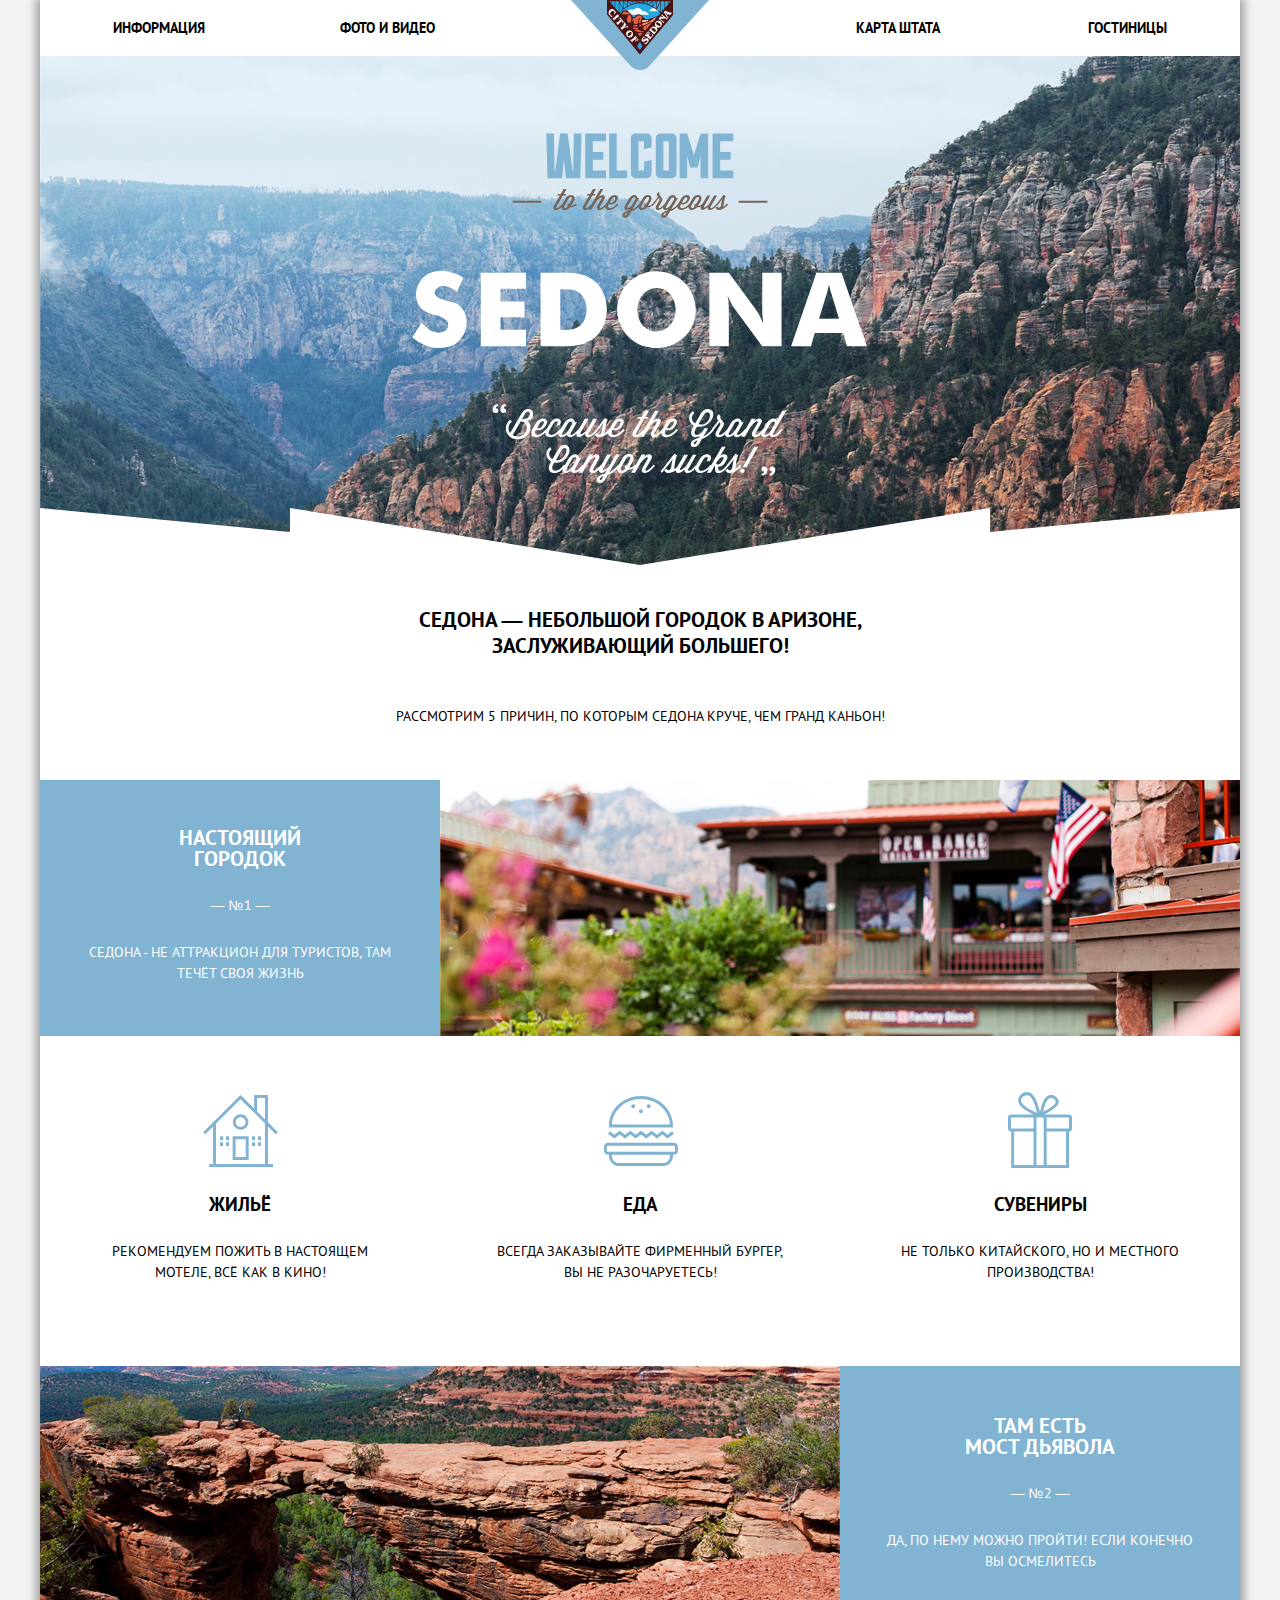
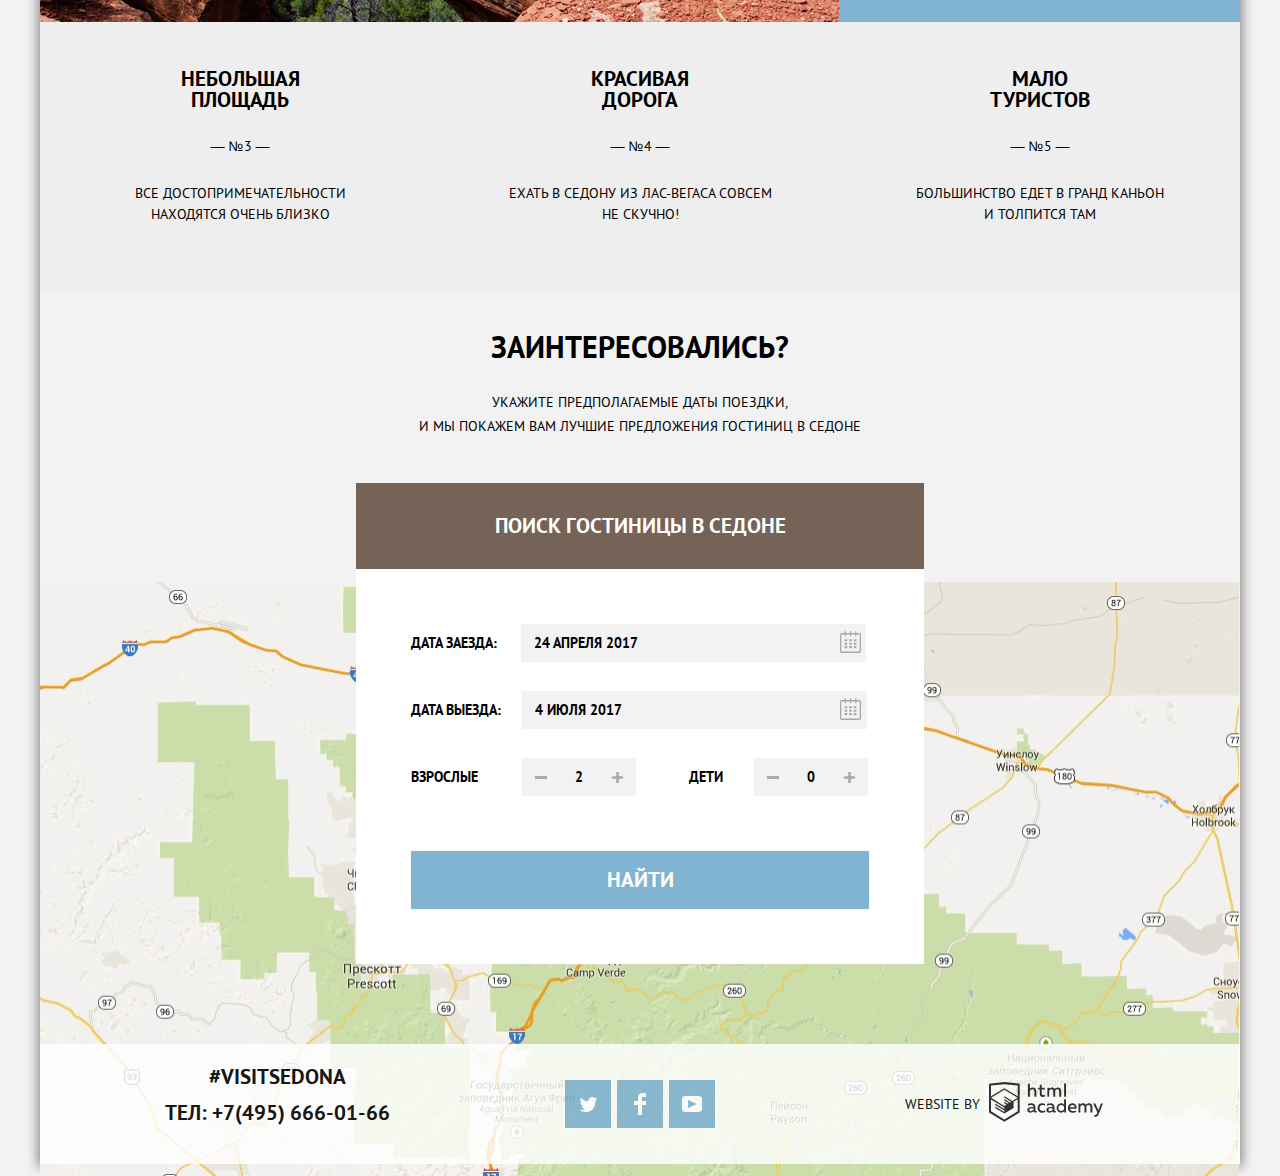
==== commit 13846b60: "Merge pull request #16 from martinesidens/master" ====
--- a/index.html
+++ b/index.html
@@ -6,7 +6,7 @@
   <meta name="viewport" content="width=device-width, initial-scale=1.0">
   <title>HTML Academy: Седона (Лесняк К.А.)</title>
   <link rel="stylesheet" href="css/normalize.css">
-  <link rel="stylesheet" href="css/style.css">
+  <link rel="stylesheet" href="css/style.min.css">
 </head>
 
 <body class="body-page">
@@ -130,7 +130,7 @@
             <fieldset class="clear search__form-date search__form-date--departure-icon">
               <label for="departure" class="clear search__form-date--departure">Дата выезда:</label>
               <input type="text" id="departure" name="departure" class="search__form-departure"
-                placeholder="31 апреля 2017">
+                placeholder="4 июля 2017">
               <button type="button" class="search__form-date--calendar-departure">
                 <svg width="21" height="23" viewBox="0 0 21 23" fill="#A9A9A9" xmlns="http://www.w3.org/2000/svg">
                   <path fill-rule="evenodd" clip-rule="evenodd"
@@ -244,7 +244,7 @@
 
   </div>
 
-  <script src="js/script.js"></script>
+  <script src="js/script.min.js"></script>
 
 </body>
 
--- a/css/style.min.css
+++ b/css/style.min.css
@@ -0,0 +1 @@
+:root{--basic-black:#000;--basic-white:#fff;--basic-blacklight:#333;--basic-blue:#81B3D2;--basic-brown:#766357;--basic-grey:#F2F2F2;--basic-greylight:#EEE;--basic-darkgrey:#666;--shadow-grey:#6A6A6A;--hover-blue:#669EC0;--hover-brown:#604E43;--hover-grey:#EBEBEB;--active-blue:#5496BD;--active-brown:#503E33;--active-logo:#BDBBBC;--border:#E5E5E5;--footer-bg:rgba(255,255,255,0.9);--scale-bar:#ABABAB;--opacity:rgba(255,255,255,0);--shadow:rgba(0,0,0,0.4);--opacity:rgba(0,0,0,0)}@font-face{font-family:'PT Sans';font-style:normal;font-weight:400;src:local('PT Sans'),local(PTSans-Regular),url(../fonts/ptsans.woff2) format("woff2"),url(../fonts/ptsans.woff) format("woff")}@font-face{font-family:'PT Sans';font-style:normal;font-weight:700;src:local('PT Sans Bold'),local(PTSans-Bold),url(../fonts/ptsansbold.woff2) format("woff2"),url(../fonts/ptsansbold.woff) format("woff")}.body-page{font-family:'PT Sans','Arial',sans-serif;font-style:normal;text-transform:uppercase;background-color:var(--basic-grey);min-height:100%;display:grid;grid-template-rows:-webkit-min-content 1fr -webkit-min-content;grid-template-rows:min-content 1fr min-content}.page{height:100%}.container{width:100%;max-width:1200px;margin:0 auto}.visually-hidden{position:absolute;width:1px;height:1px;margin:-1px;padding:0;overflow:hidden;border:0;clip:rect(0 0 0 0)}.clear{padding:0;margin:0;list-style:none}.shadow{-webkit-box-shadow:0 0 10px 3px var(--shadow);box-shadow:0 0 10px 3px var(--shadow);width:1200px}.main-header{position:relative}.main-nav{background-color:var(--basic-white);width:1200px;height:56px}.main-nav__list{font-weight:700;font-size:14px;line-height:26px;list-style:none;display:-webkit-box;display:flex;flex-wrap:wrap;padding:0 73px;margin:0}.main-nav__item{text-decoration:none;color:var(--basic-black)}.main-nav__list-item{width:220px;padding-top:15px;text-align:left}.main-nav__list-item:nth-child(4n+3){margin-left:auto;text-align:right}.main-nav__list-item:nth-child(4n+4){text-align:right;padding-left:6px}.main-nav__list-item:nth-child(2n){padding-left:7px}.main-nav__item:hover{color:var(--basic-blue)}.main-nav__item:active{color:var(--basic-black);opacity:.3}.main-header__logo{position:absolute;width:138px;height:70px;left:50%;-webkit-transform:translateX(-50%);transform:translateX(-50%);top:0}.main-nav__item-active{color:var(--basic-brown)}.billboard{display:grid;grid-template-columns:auto;background-image:url(../img/billboard.jpg);width:1200px;min-height:509px}.greeting{justify-self:center;padding-top:77px}.preview{background-color:var(--basic-white);display:-webkit-box;display:flex;-webkit-box-orient:vertical;-webkit-box-direction:normal;flex-direction:column;-webkit-box-align:center;align-items:center;position:relative;padding-top:42px}.preview::before{content:'';position:absolute;width:1200px;height:57px;background-image:url(../img/shape.svg);top:-57px}.preview__title{font-weight:700;font-size:21px;line-height:26px;color:var(--basic-black);text-align:center;margin:0;margin-bottom:44px}.preview__text{font-weight:400;font-size:14px;line-height:26px;color:var(--basic-black);margin:0;margin-bottom:51px}.advantages__item{display:grid;grid-template-columns:400px 400px 400px;grid-template-rows:auto;background-color:var(--basic-white)}.advantages__item-text{width:400px;grid-column:1 / 2;grid-row:1 / 2;display:-webkit-box;display:flex;-webkit-box-orient:vertical;-webkit-box-direction:normal;flex-direction:column;-webkit-box-align:center;align-items:center;padding-top:47px}.advantages__item-img{width:800px;height:256px;grid-column:2 / -1}.advantages__item--img{display:block}.advantages__item-text--reverse{width:400px;grid-column:3/ 4;grid-row:1 / 2;padding-top:49px}.advantages__item-img--reverse{width:800px;min-height:256px;grid-column:1 / 3;grid-row:1 / 2}.advantages__item_greey-wrap{display:grid;grid-template-columns:400px 400px 400px}.advantages__item_blue{background-color:var(--basic-blue)}.advantages__item_greey{width:400px;background-color:var(--basic-greylight);padding-top:46px;padding-bottom:56px}.advantages__title{font-weight:700;font-size:21px;line-height:21px;color:var(--basic-black);min-width:122px;text-align:center;margin:0;margin-bottom:26px}.advantages__number,.advantages__text{font-weight:400;font-size:14px;line-height:21px;color:var(--basic-black);text-align:center;margin:0;padding-bottom:10px}.advantages__number{margin-bottom:16px}.advantages__title--white,.advantages__number--white,.advantages__text--white{color:var(--basic-white)}.recommendation__item{background-color:var(--basic-white);min-height:330px;display:-webkit-box;display:flex;-webkit-box-orient:vertical;-webkit-box-direction:normal;flex-direction:column;-webkit-box-align:center;align-items:center;-webkit-box-pack:start;justify-content:flex-start;position:relative}.recommendation__item-housing::before{content:'';width:75px;height:72px;background-image:url(../img/housing.svg);position:absolute;top:59px}.recommendation__item-food::before{content:'';width:75px;height:70px;background-image:url(../img/food.svg);position:absolute;top:60px}.recommendation__item-souvenirs::before{content:'';width:64px;height:77px;background-image:url(../img/souvenirs.svg);position:absolute;top:55px}.recommendation__title{padding-top:139px;margin-bottom:26px}.recommendation__text{font-weight:400;font-size:14px;line-height:21px;color:var(--basic-black);text-align:center;margin:0;padding-bottom:10px}.recommendation{display:grid;grid-template-columns:400px 400px 400px}.offer{line-height:24px;color:var(--basic-black);text-transform:uppercase;min-height:291px;display:-webkit-box;display:flex;-webkit-box-orient:vertical;-webkit-box-direction:normal;flex-direction:column;-webkit-box-align:center;align-items:center}.offer__title{font-weight:700;font-size:30px;text-align:center;padding-top:44px;margin-bottom:31px}.offer__text{font-weight:400;font-size:14px;display:-webkit-box;display:flex;-webkit-box-orient:vertical;-webkit-box-direction:normal;flex-direction:column;-webkit-box-align:center;align-items:center;text-align:center;margin-bottom:45px}.offer__button{font-weight:700;font-size:21px;line-height:26px;text-transform:uppercase;color:var(--basic-white);background-color:var(--basic-brown);width:568px;height:86px;border:none}.offer__button:hover{background-color:var(--hover-brown)}.offer__button:active{background-color:var(--active-brown)}.offer__button:active span{opacity:.3}.map{position:relative}.map_img{display:block}.map_iframe{position:absolute}.main-footer{font-weight:700;font-size:21px;line-height:26px;color:var(--basic-black);background-color:var(--footer-bg);opacity:.9;min-height:120px;display:grid;grid-template-columns:400px 400px 400px}.main-footer--transform{margin-top:-11%;border:none}.main-footer__text{font-weight:400;font-size:14px;margin-right:8px}.main-footer__contacts{display:-webkit-box;display:flex;-webkit-box-orient:vertical;-webkit-box-direction:normal;flex-direction:column;text-align:center;padding-top:20px;padding-left:74px}.main-footer__contacts-hashtag{margin-bottom:10px}.social__items{display:-webkit-box;display:flex;-webkit-box-pack:center;justify-content:center;-webkit-box-align:center;align-items:center;min-height:120px}.social__button:nth-child(even){margin:0 3px}.social__button{width:46px;height:48px;background-color:var(--basic-blue);display:-webkit-box;display:flex;-webkit-box-align:center;align-items:center;-webkit-box-pack:center;justify-content:center}.social__button:hover{background-color:var(--hover-blue)}.social__button:active{background-color:var(--active-blue)}.social__button:active path{fill-opacity:.3}.main-footer__logo{display:-webkit-box;display:flex;-webkit-box-pack:start;justify-content:flex-start;-webkit-box-align:center;align-items:center}.main-footer__text{margin-right:9px;margin-left:65px}.main-footer__logo-htmlacademy:hover svg{fill:var(--basic-blue)}.main-footer__logo-htmlacademy:active svg{fill:var(--active-logo)}.main-footer__contacts-tel{color:var(--basic-black);text-decoration:none}.search__form{position:absolute;font-weight:700;font-size:14px;line-height:26px;display:-webkit-box;display:flex;background-color:var(--basic-white);padding:55px;display:none;width:458px}.search__form-show{display:block;-webkit-animation:show .4s;animation:show .4s;z-index:1}.search__form-error{-webkit-animation:error .4s;animation:error .4s}.search__form-date{display:flex;align-items:baseline;position:relative;border:none;margin-bottom:29px}.search__form-arrival,.search__form-departure{padding-left:13px;font-weight:700;font-size:14px;line-height:26px;text-transform:uppercase;color:var(--basic-black)}.search__form-arrival::-webkit-input-placeholder,.search__form-departure::-webkit-input-placeholder{font-weight:700;font-size:14px;line-height:26px;text-transform:uppercase;color:var(--basic-black)}.search__form-arrival::-moz-placeholder,.search__form-departure::-moz-placeholder{font-weight:700;font-size:14px;line-height:26px;text-transform:uppercase;color:var(--basic-black);padding-top:5px}.search__form-arrival:-moz-placeholder,.search__form-departure:-moz-placeholder{font-weight:700;font-size:14px;line-height:26px;text-transform:uppercase;color:var(--basic-black)}.search__form-arrival:-ms-input-placeholder,.search__form-departure:-ms-input-placeholder{font-weight:700;font-size:14px;line-height:26px;text-transform:uppercase;color:var(--basic-black)}.search__form-date--calendar-arrival{position:absolute;border:none;width:38px;height:38px;top:0;right:0;outline-color:var(--hover-grey);background:none;padding:0}.search__form-date--calendar-departure{position:absolute;border:none;width:38px;top:0;right:0;outline-color:var(--hover-grey);background:none;padding-top:6px;padding-bottom:6px}.search__form-date--calendar-arrival:hover svg{fill:var(--basic-black)}.search__form-date--calendar-arrival:active svg{fill:var(--basic-blue)}.search__form-date--calendar-arrival:focus svg{fill:var(--basic-brown)}.search__form-date--calendar-departure:hover svg{fill:var(--basic-black)}.search__form-date--calendar-departure:active svg{fill:var(--basic-blue)}.search__form-date--calendar-departure:focus svg{fill:var(--basic-brown)}.search__form-quantity{display:-webkit-box;display:flex;-webkit-box-orient:horizontal;-webkit-box-direction:normal;flex-direction:row;font-size:0;border:none;margin-bottom:55px;-webkit-box-align:center;align-items:center}.search__form-quantity--minus,.search__form-quantity--plus{width:38px;height:38px;background-color:var(--basic-grey)}.search__form-quantity--minus:hover,.search__form-quantity--plus:hover{background-color:var(--hover-grey)}.search__form-quantity--minus:focus,.search__form-quantity--plus:focus{background-color:var(--hover-grey);outline-color:var(--hover-grey)}.search__form-quantity--plus:hover svg{fill:var(--basic-black)}.search__form-quantity--minus:hover svg{fill:var(--basic-black)}.search__form-quantity--plus:active svg{fill:var(--basic-blue)}.search__form-quantity--minus:active svg{fill:var(--basic-blue)}.search__form-quantity--grown,.search__form-quantity--child{font-weight:700;font-size:14px;line-height:26px;text-align:center;width:38px;padding-top:6px;padding-bottom:6px;border:none;background-color:var(--basic-grey);color:var(--basic-black);outline:1px solid transparent}.search__form-quantity--grown:hover,.search__form-quantity--child:hover{background-color:var(--hover-grey)}.search__form-quantity--grown:focus,.search__form-quantity--child:focus{background-color:var(--basic-white);outline-color:var(--hover-grey)}.search__form-quantity--grown::-webkit-input-placeholder,.search__form-quantity--child::-webkit-input-placeholder{font-weight:700;font-size:14px;line-height:26px;text-align:center;color:var(--basic-black)}.search__form-quantity--grown::-moz-placeholder,.search__form-quantity--child::-moz-placeholder{font-weight:700;font-size:14px;line-height:26px;text-align:center;color:var(--basic-black)}.search__form-quantity--grown:-moz-placeholder,.search__form-quantity--child:-moz-placeholder{font-weight:700;font-size:14px;line-height:26px;text-align:center;color:var(--basic-black)}.search__form-quantity--grown:-ms-input-placeholder,.search__form-quantity--child:-ms-input-placeholder{font-weight:700;font-size:14px;line-height:26px;text-align:center;color:var(--basic-black)}.search__form-quantity button{border:none}.search__form-date input{width:330px;border:none;background-color:var(--basic-grey);padding-top:6px;padding-bottom:6px;outline:1px solid transparent}.search__form-date input:hover{background-color:var(--hover-grey)}.search__form-date input:focus{outline-color:var(--border);background-color:var(--basic-white)}.search__form-date--arrival{margin-right:24px}.search__form-date--departure{margin-right:21px}.search__form-button{font-size:21px;font-weight:700;line-height:26px;text-transform:uppercase;width:100%;height:58px;color:var(--basic-white);background-color:var(--basic-blue);border:none}.search__form-button:hover{background-color:var(--hover-blue)}.search__form-button:active{background-color:var(--active-blue)}.search__form-button:active span{opacity:.3}.search__form-quantity-grown{font-size:14px;margin-right:44px}.search__form-quantity-child{font-size:14px;margin-left:53px;margin-right:31px}.search__form-wrap{position:relative}.selection{font-weight:400;font-size:14px;line-height:21px;min-height:217px;color:var(--basic-white);background-color:var(--basic-blue);background-image:url(../img/form.jpg)}.selection__form{display:-webkit-box;display:flex;-webkit-box-pack:start;justify-content:flex-start;padding:25px 73px 0}.selection__section{border:none;display:-webkit-box;display:flex;-webkit-box-orient:vertical;-webkit-box-direction:normal;flex-direction:column;width:200px}.selection__title{font-weight:700;font-size:16px}.selection__section:first-child{margin-right:55px}.selection__section:last-child{margin-left:auto}.selection__section label{margin-left:40px;position:relative;display:block;margin-top:25px;cursor:pointer}.selection__section-check + label::before{content:'';position:absolute;left:-40px;width:19px;height:19px;border:2px solid var(--basic-white);border-radius:15%}.selection__section-check:focus + label::before{left:-41px;border:3px solid var(--basic-white)}.selection__section-check:checked + label::before{content:'';position:absolute;left:-40px;width:28px;height:24px;background-image:url(../img/checkbox-on.svg);background-repeat:no-repeat;border:none}.selection__section-check:checked:focus + label::before{background-image:url(../img/checkbox-focus.svg)}.selection__section-check:checked:disabled + label::before{content:'';position:absolute;left:-40px;width:28px;height:24px;background-image:url(../img/disable.svg);border:none}.selection__section-check:disabled + label::before{content:'';position:absolute;left:-40px;width:23px;height:23px;background-image:url(../img/checkbox-off.png);border:none}.selection__price-controls input{border:none;background-color:var(--opacity);color:var(--basic-white);line-height:21px}.selection__price-controls label{display:-webkit-box;display:flex;border:1px solid var(--basic-white);width:156px;height:35px;margin-left:0;margin-top:0}.selection__range-filter{width:100%;height:2px;background-color:var(--basic-white)}.selection__price-controls{display:-webkit-box;display:flex;margin-top:12px;margin-bottom:19px}.selection__price-controls-min{margin-left:39px}.selection__price-controls-max{margin-left:15px}.selection__range-scale{height:2px;background-color:var(--basic-darkgrey)}.selection__range-bar{width:85%;height:2px;background-color:var(--basic-white)}.selection__min-price,.selection__max-price{display:-webkit-box;display:flex;-webkit-box-align:center;align-items:center;-webkit-box-pack:center;justify-content:center;height:36px}.selection__min-price input,.selection__max-price input{width:40px;outline:none}.selection__section-button{width:137px;height:35px;text-transform:uppercase;background-color:var(--opacity);color:var(--basic-white);border:1px solid var(--basic-white);margin-left:85px;margin-top:33px;cursor:pointer}.selection__section-button:hover{background-color:var(--basic-white);color:var(--basic-black)}.selection__range-price{position:relative}.selection__toggle{width:4px;height:4px;padding:0;border:8px solid var(--basic-white);border-radius:50%;background-color:var(--scale-bar);cursor:pointer}.toggle-min{position:absolute;top:-12px;left:-1px}.selection__toggle.toggle-min:hover{border-width:10px;top:-13px;left:-2px}.selection__toggle:active{background-color:var(--basic-black)}.toggle-max{position:absolute;top:-12px;left:252px}.selection__toggle.toggle-max:hover{border-width:10px;top:-12px;left:252px}.sorting{font-weight:400;font-size:12px;line-height:18px;color:var(--basic-black);display:-webkit-box;display:flex;-webkit-box-pack:start;justify-content:flex-start;padding:28px 73px 30px;border-bottom:1px solid var(--border);background-color:var(--basic-white)}.sorting__title{display:-webkit-box;display:flex}.sorting__title:last-child{margin-top:5px}.sorting__parameters{display:-webkit-box;display:flex;list-style:none}.sorting__parameters li{margin-top:3px}.quantity,.sorting_title{font-weight:700;font-size:21px;line-height:26px;margin-right:5px}.sorting__quantity-result{margin-right:45px}.sorting__parameters-item{text-decoration:none;opacity:.3;margin-right:30px;border-bottom:1px dashed var(--basic-blue);color:var(--basic-black)}.sorting__parameters-item:not(.active):hover{color:var(--basic-blue);opacity:1}.sorting__parameters-item:not(.active):active{color:var(--basic-black);opacity:1;border:none}.sorting__toggle{margin:0;list-style:none;margin-left:auto;display:-webkit-box;display:flex;margin-top:7px}.sorting__toggle_down{margin-left:12px}.sorting__text{margin-top:4px;margin-right:43px}.sorting__toggle_up:not(.sorting__toggle-current):hover svg,.sorting__toggle_down:not(.sorting__toggle-current):hover svg{fill:var(--basic-black)}.sorting__toggle_up:not(.sorting__toggle-current):active svg,.sorting__toggle_down:not(.sorting__toggle-current):active svg{fill:var(--basic-blue)}.sorting__toggle-current svg{fill:var(--basic-blue)}.active{color:var(--basic-blue);border:none;opacity:1}.sorting-list__result{display:grid;grid-template-columns:1200px}.sorting-list--clear{list-style:none}.sorting-list__item{font-weight:400;font-size:14px;line-height:21px;color:var(--basic-blacklight);display:-webkit-box;display:flex;padding:30px 73px;background-color:var(--basic-white);border-bottom:1px solid var(--border)}.sorting-list__photo-img{line-height:0}.sorting-list__title{font-weight:700;font-size:21px;line-height:26px;color:var(--basic-black);display:inline-block;margin-bottom:8px;text-decoration:none}.sorting-list__title:hover{color:var(--basic-blue)}.sorting-list__title:active{color:var(--basic-black);opacity:.3}.sorting-list__details{font-weight:700;color:var(--basic-white);text-decoration:none;background-color:var(--basic-blue);display:-webkit-box;display:flex;width:110px;height:27px;-webkit-box-align:center;align-items:center;-webkit-box-pack:center;justify-content:center;margin-right:6px}.sorting-list__details:hover{background-color:var(--hover-blue)}.sorting-list__details:active{background-color:var(--active-blue)}.sorting-list__details:active span{opacity:.3}.sorting-list__reservation{font-weight:700;color:var(--basic-white);text-decoration:none;background-color:var(--basic-brown);display:-webkit-box;display:flex;width:142px;height:27px;-webkit-box-align:center;align-items:center;-webkit-box-pack:center;justify-content:center}.sorting-list__reservation:hover{background-color:var(--hover-brown)}.sorting-list__reservation:active{background-color:var(--active-brown)}.sorting-list__reservation:active span{opacity:.3}.sorting-list__wrap{display:-webkit-box;display:flex;margin-bottom:14px}.sorting-list__container{margin-top:-5px}.sorting-list__type-hotel{width:116px}.sorting-list__photo{line-height:0;margin-right:30px}.sorting-list__rating{display:-webkit-box;display:flex;-webkit-box-orient:vertical;-webkit-box-direction:normal;flex-direction:column;-webkit-box-pack:justify;justify-content:space-between;width:110px;margin-left:auto}.sorting-list__buttons{display:-webkit-box;display:flex}.sorting-list__rating-text{background-color:var(--basic-grey);text-align:center;color:var(--basic-darkgrey);margin-top:auto;padding:3px 2px}.sorting-list__stars{background-image:url(../img/star.svg);width:110px;height:20px;background-repeat:space;margin-left:auto}.star-one{width:20px}.star-two{width:40px}.star-three{width:63px}.star-four{width:88px}.star-five{width:110px}@-webkit-keyframes error{0%,100%{-webkit-transform:translateX(0);transform:translateX(0)}10%,30%,50%,70%,90%{-webkit-transform:translateX(-5px);transform:translateX(-5px)}20%,40%,60%,80%{-webkit-transform:translateX(5px);transform:translateX(5px)}}@keyframes error{0%,100%{-webkit-transform:translateX(0);transform:translateX(0)}10%,30%,50%,70%,90%{-webkit-transform:translateX(-5px);transform:translateX(-5px)}20%,40%,60%,80%{-webkit-transform:translateX(5px);transform:translateX(5px)}}@-webkit-keyframes show{0%{-webkit-transform:translateY(40px);transform:translateY(40px)}30%{-webkit-transform:translateY(20px);transform:translateY(20px)}40%{-webkit-transform:translateY(10px);transform:translateY(10px)}70%{-webkit-transform:translateY(5px);transform:translateY(5px)}90%{-webkit-transform:translateY(-10px);transform:translateY(-10px)}100%{-webkit-transform:translateY(0);transform:translateY(0)}}@keyframes show{0%{-webkit-transform:translateY(40px);transform:translateY(40px)}30%{-webkit-transform:translateY(20px);transform:translateY(20px)}40%{-webkit-transform:translateY(10px);transform:translateY(10px)}70%{-webkit-transform:translateY(5px);transform:translateY(5px)}90%{-webkit-transform:translateY(-10px);transform:translateY(-10px)}100%{-webkit-transform:translateY(0);transform:translateY(0)}}